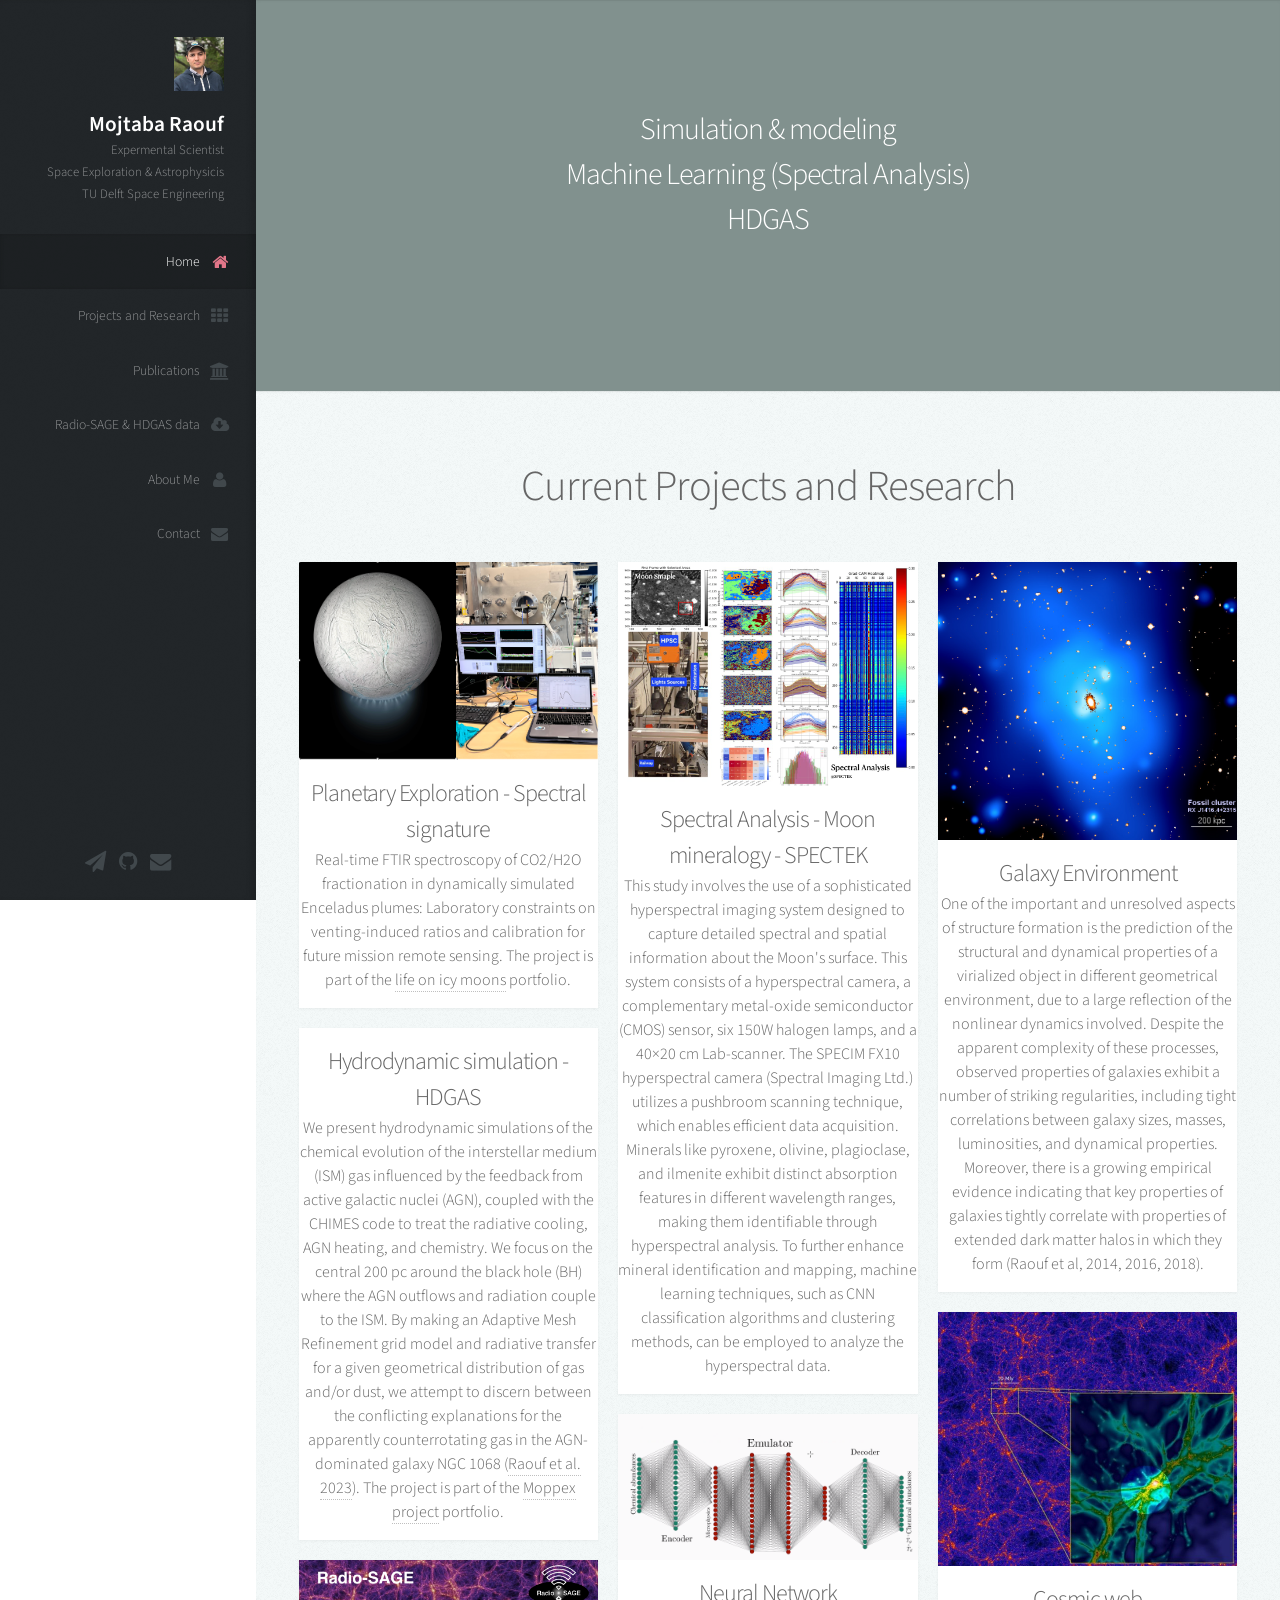
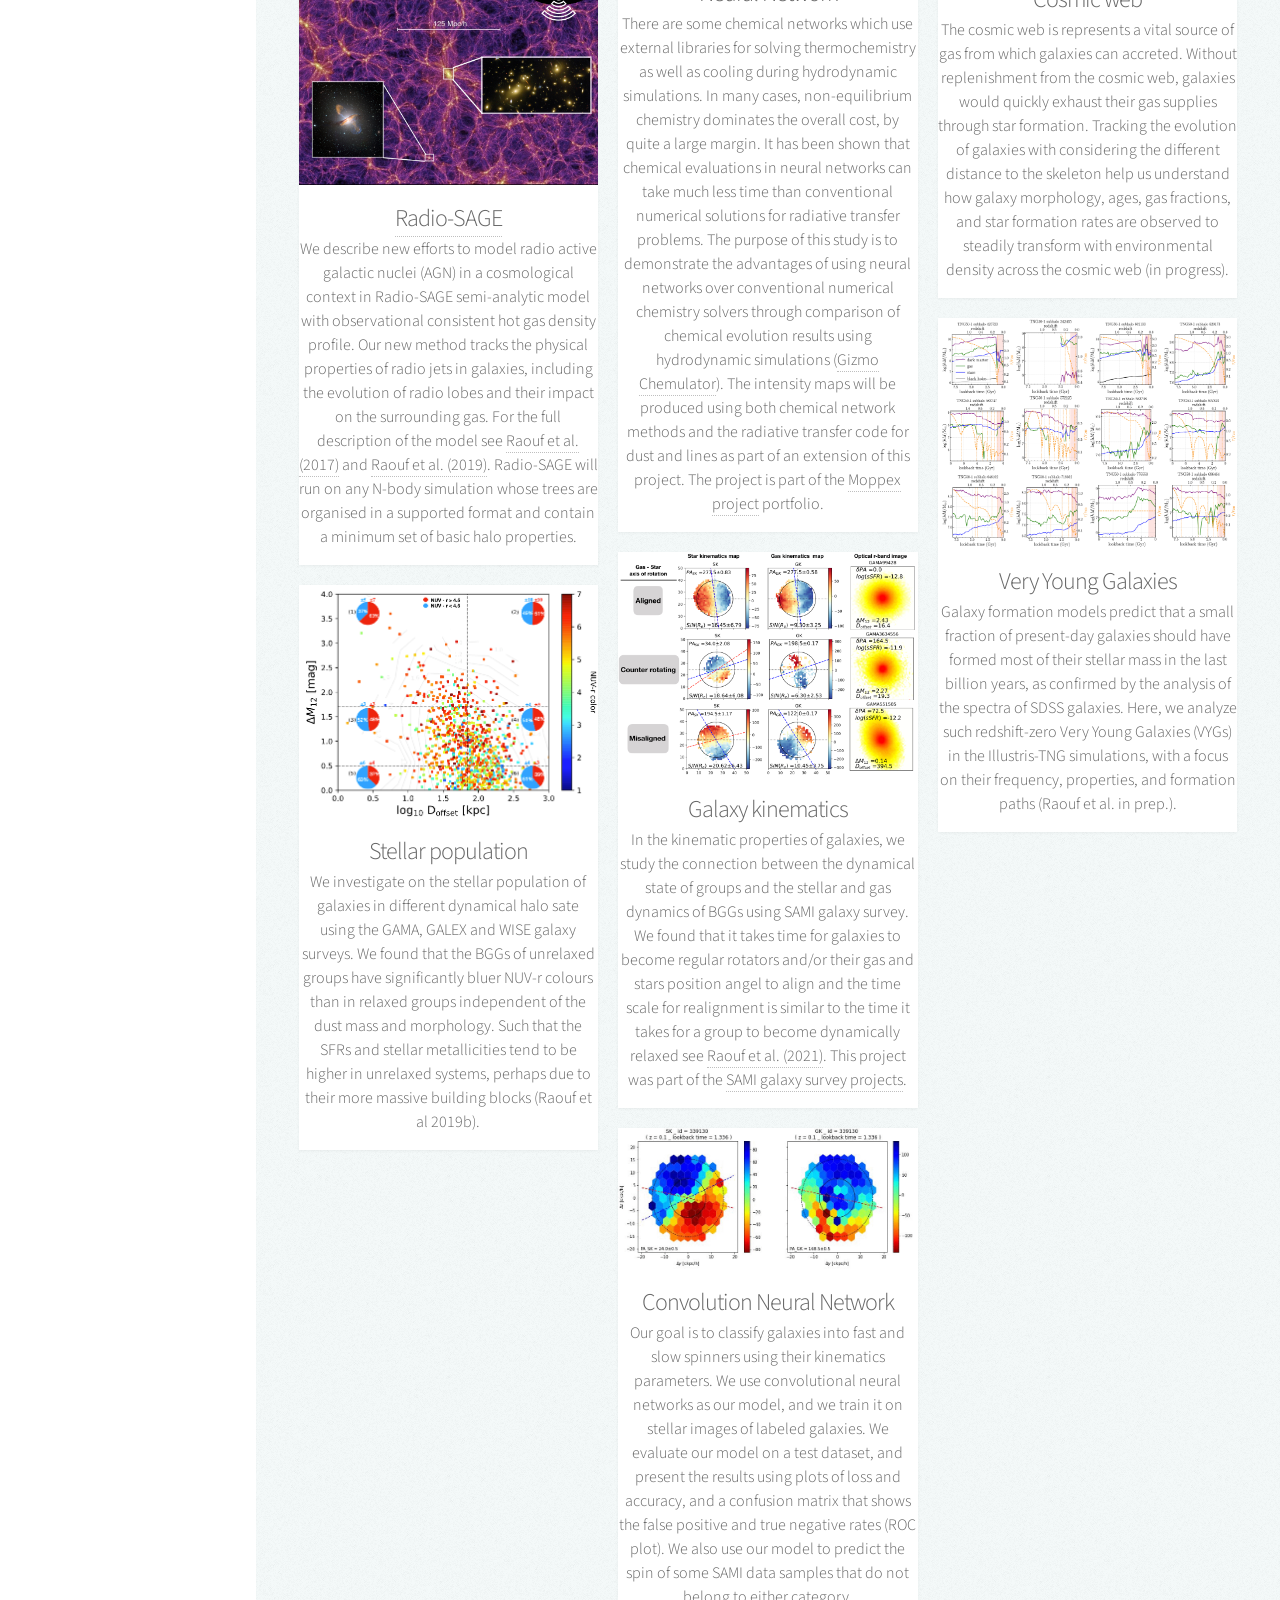
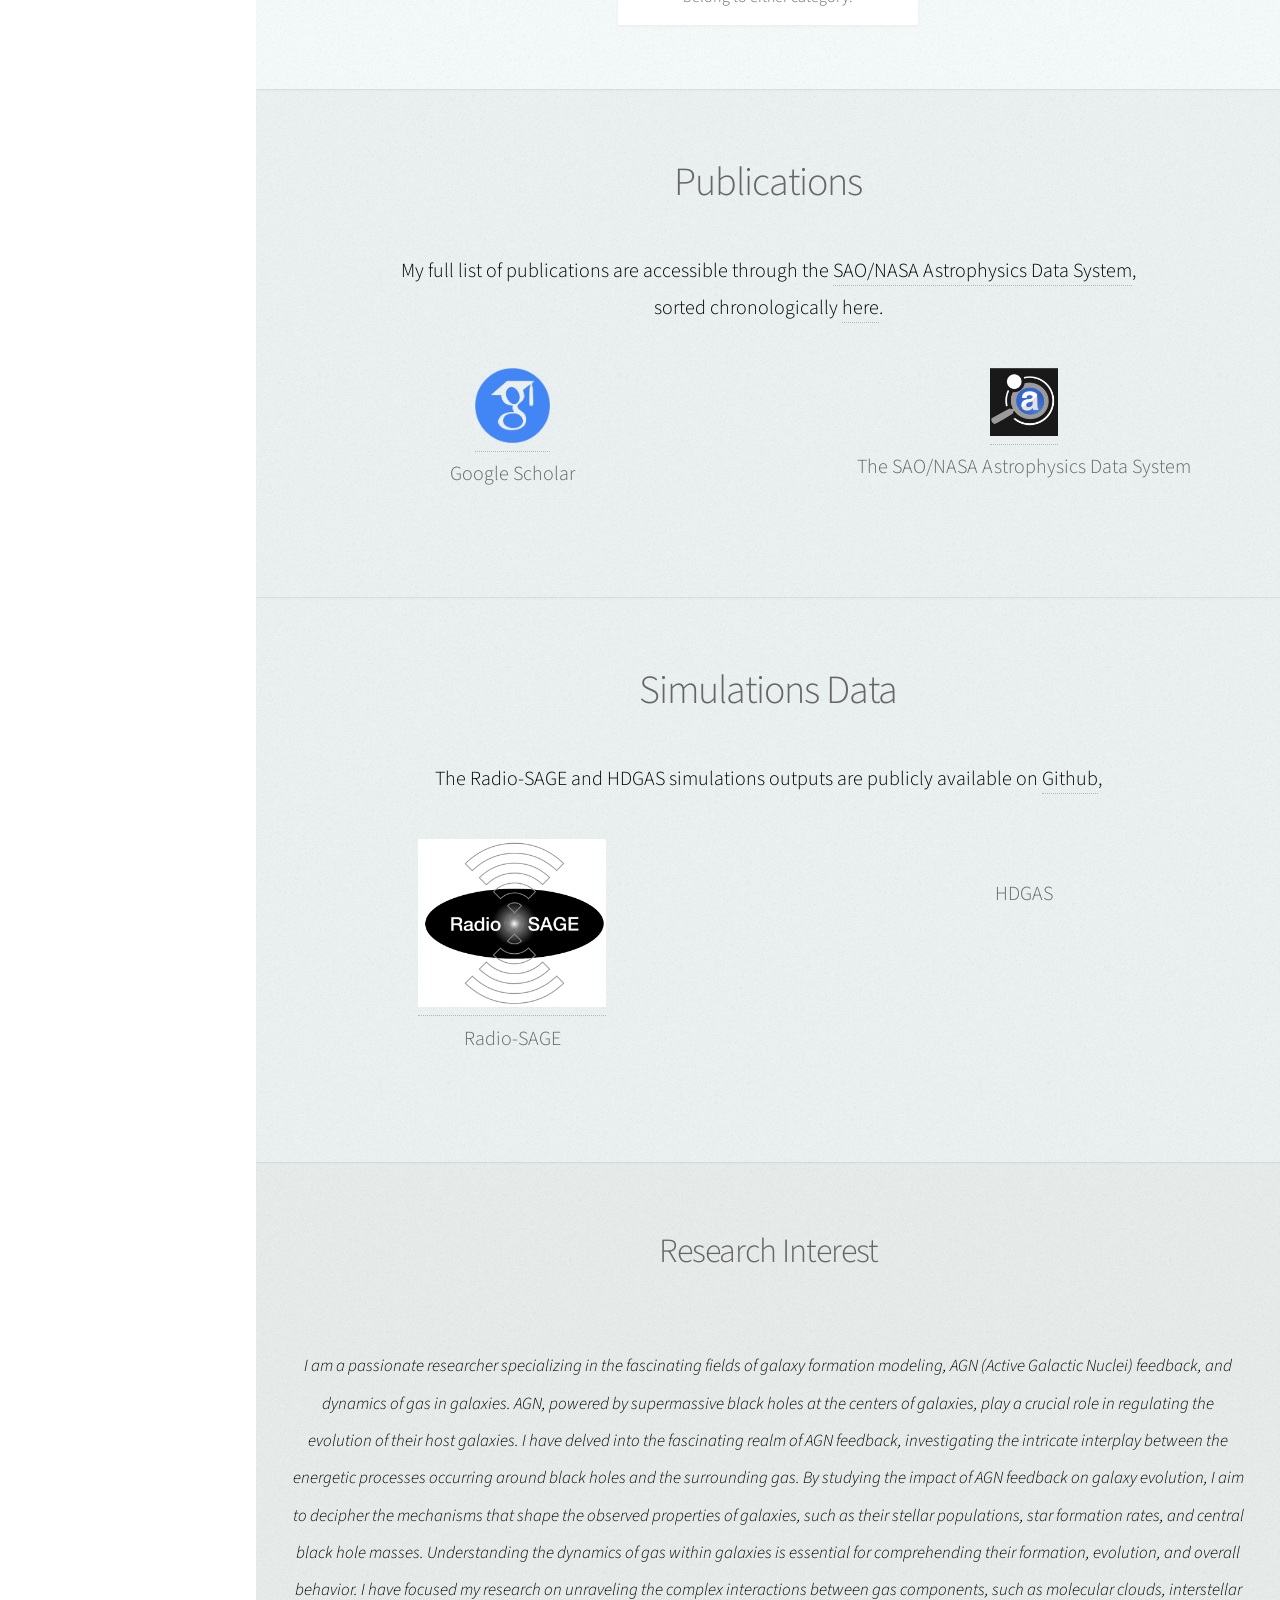
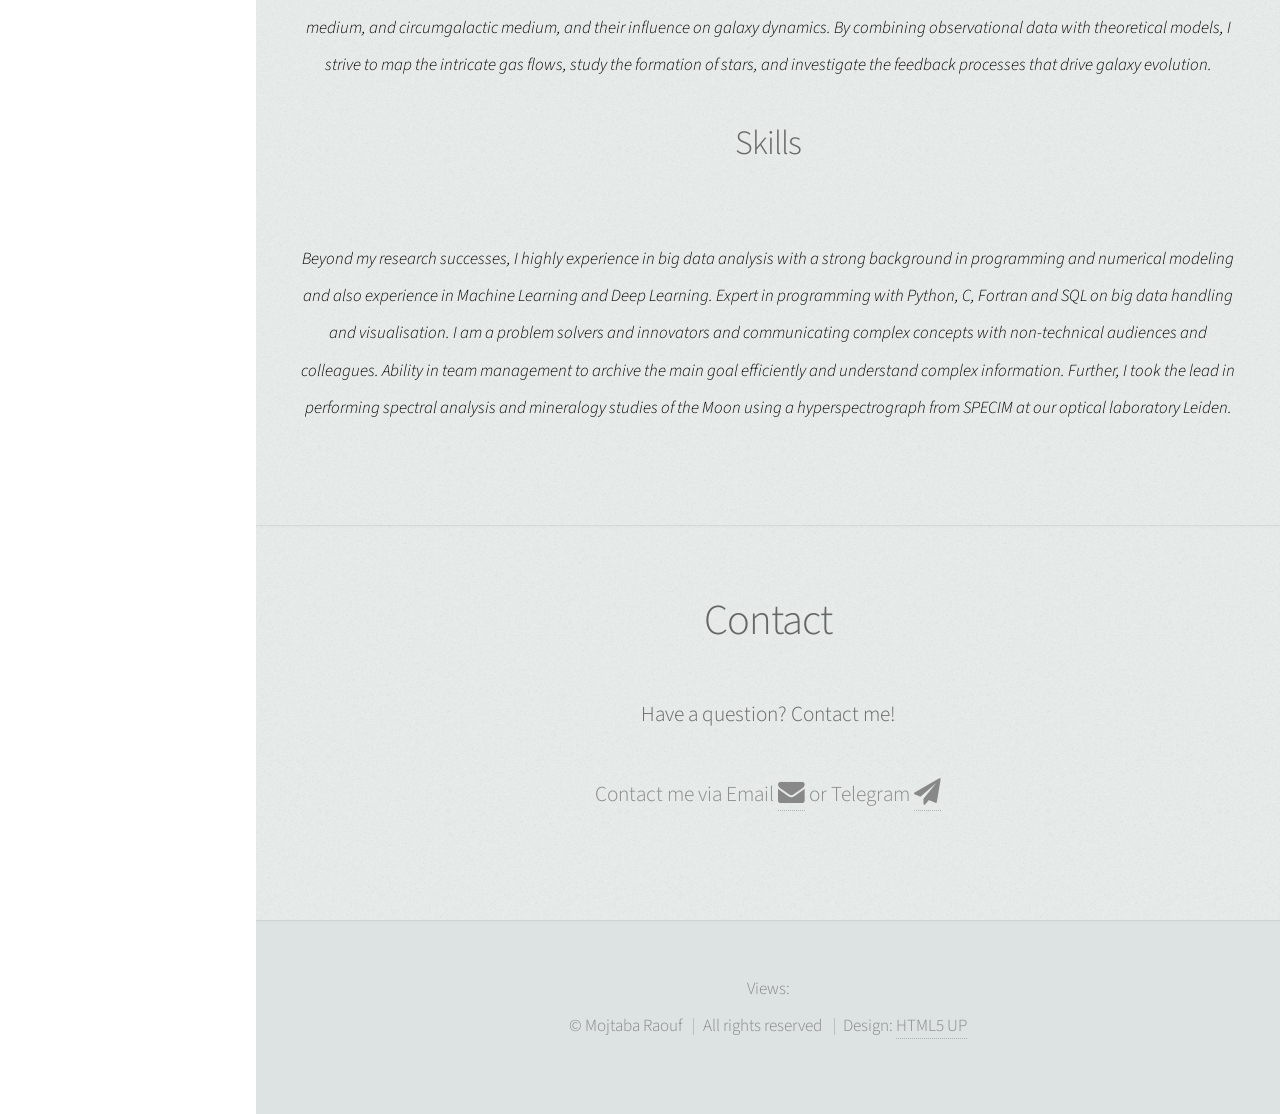
==== index.html @ 25649920 "Update Research" ====
<!DOCTYPE HTML>
<!--
	Prologue by HTML5 UP
	html5up.net | @n33co
	Free for personal and commercial use under the CCA 3.0 license (html5up.net/license)
-->
<html>
	<head>

		<title>Homepage of Mojtaba Raouf</title>
		<meta charset="utf-8" />
		<meta name="viewport" content="width=device-width, initial-scale=1" />
		<!--[if lte IE 8]><script src="assets/js/ie/html5shiv.js"></script><![endif]-->
		<link rel="stylesheet" href="assets/css/main.css" />
		<!--[if lte IE 8]><link rel="stylesheet" href="assets/css/ie8.css" /><![endif]-->
		<!--[if lte IE 9]><link rel="stylesheet" href="assets/css/ie9.css" /><![endif]-->

		<link rel="apple-touch-icon" sizes="57x57" href="/apple-touch-icon-57x57.png">
		<link rel="apple-touch-icon" sizes="60x60" href="/apple-touch-icon-60x60.png">
		<link rel="apple-touch-icon" sizes="72x72" href="/apple-touch-icon-72x72.png">
		<link rel="apple-touch-icon" sizes="76x76" href="/apple-touch-icon-76x76.png">
		<link rel="apple-touch-icon" sizes="114x114" href="/apple-touch-icon-114x114.png">
		<link rel="apple-touch-icon" sizes="120x120" href="/apple-touch-icon-120x120.png">
		<link rel="apple-touch-icon" sizes="144x144" href="/apple-touch-icon-144x144.png">
		<link rel="apple-touch-icon" sizes="152x152" href="/apple-touch-icon-152x152.png">
		<link rel="apple-touch-icon" sizes="180x180" href="/apple-touch-icon-180x180.png">
		<link rel="icon" type="image/png" href="/favicon-32x32.png" sizes="32x32">
		<link rel="icon" type="image/png" href="/favicon-194x194.png" sizes="194x194">
		<link rel="icon" type="image/png" href="/favicon-96x96.png" sizes="96x96">
		<link rel="icon" type="image/png" href="/android-chrome-192x192.png" sizes="192x192">
		<link rel="icon" type="image/png" href="/favicon-16x16.png" sizes="16x16">
		<link rel="manifest" href="/manifest.json">
		<meta name="msapplication-TileColor" content="#da532c">
		<meta name="msapplication-TileImage" content="/mstile-144x144.png">
		<meta name="theme-color" content="#ffffff">

	</head>
	<body>

		<!-- Header -->
			<div id="header">

				<div class="top">

					<!-- Logo -->
						<div id="logo">
		        				<span class="image avatar50"><img src="images/mojtaba.jpg" alt=""  /></span>
							<h1 id="title">Mojtaba Raouf</h1>
							<p>Expermental Scientist</p>
							<p>Space Exploration & Astrophysicis</p>
							<p>TU Delft Space Engineering </p>
						</div>

					<!-- Nav -->
						<nav id="nav">
							<!--
								Prologue's nav expects links in one of two formats:

								1. Hash link (scrolls to a different section within the page)

								   <li><a href="#foobar" id="foobar-link" class="icon fa-whatever-icon-you-want skel-layers-ignoreHref"><span class="label">Foobar</span></a></li>

								2. Standard link (sends the user to another page/site)

								   <li><a href="http://foobar.tld" id="foobar-link" class="icon fa-whatever-icon-you-want"><span class="label">Foobar</span></a></li>
							-->
							<ul>
								<li><a href="#top" id="top-link" class="skel-layers-ignoreHref"><span class="icon fa-home">Home</span></a></li>
								<li><a href="#research" id="research-link" class="skel-layers-ignoreHref"><span class="icon fa-th">Projects and Research</span></a></li>
								<li><a href="#publications" id="pubs-link" class="skel-layers-ignoreHref"><span class="icon fa-university">Publications</span></a></li>
                                <li><a href="#Radio-SAGE" id="pubs-link" class="skel-layers-ignoreHref"><span class="icon fa-cloud-download">Radio-SAGE & HDGAS data</span></a></li>
								<li><a href="#about" id="about-link" class="skel-layers-ignoreHref"><span class="icon fa-user">About Me</span></a></li>
								<li><a href="#contact" id="contact-link" class="skel-layers-ignoreHref"><span class="icon fa-envelope">Contact</span></a></li>
							</ul>
						</nav>

				</div>

				<div class="bottom">

					<!-- Social Icons -->
						<ul class="icons">
							<li><a href="https://telegram.me/mojtabaraouf" target="_blank" class="icon fa-paper-plane"><span class="label">Telegram</span></a></li>
							<!-- <li><a href="#" target="_blank" class="icon fa-facebook"><span class="label">Facebook</span></a></li> -->
							<li><a href="https://github.com/mojtabaraouf" target="_blank" class="icon fa-github"><span class="label">Github</span></a></li>
							<!-- <li><a href="#" target="_blank" class="icon fa-dribbble"><span class="label">Dribbble</span></a></li> -->
							<li><a href="mailto:mojtaba.raouf@gmail.com" class="icon fa-envelope"><span class="label">Email</span></a></li>
<!-- 							<div class="views">
    							<span class="views">
     							   <img src="https://visitor-badge.glitch.me/badge?page_id={{ .Permalink }}" alt="Views"/>
   							 </span>
							</div> -->
						</ul>

				</div>

			</div>


		<!-- Main -->
			<div id="main">

				<!-- Intro -->
					<section id="top" class="one dark cover">
						<div class="container">

							<header>
								<h2 style="color:white;font-size:30px;" class="alt"><strong>Simulation & modeling</strong></a></h2>
								<h2 style="color:white;font-size:30px;" class="alt"><strong>Machine Learning (Spectral Analysis)</strong></a></h2>
								<h2 style="color:white;font-size:30px;" class="alt"><strong>HDGAS</strong></a></h2>
 								<!-- <p>Ligula scelerisque justo sem accumsan diam quis<br />
								vitae natoque dictum sollicitudin elementum.</p> -->
							</header>

							<!-- <footer> -->
								<!-- <a href="#research" class="button scrolly">Find Out More</a> -->
							<!-- </footer> -->

						</div>
					</section>


				<!-- research -->
					<section id="research" class="two">
						<div class="container">

							<header>
								<h2>Current Projects and Research</h2>
							</header>

							<div class="row">
								<div class="4u 12u$(mobile)">
									<article style="color:black;font-size:20px;" class="item">
										<!-- <a class="image fit"><img src="images/Density_1311.gif" alt="" /></a> -->
										<a class="image fit"><img src="images/Enceladus2.png" alt="" /></a> 
										<header>
											<h4>Planetary Exploration - Spectral signature</h4>
											<h3>Real-time FTIR spectroscopy of CO2/H2O fractionation in dynamically simulated Enceladus plumes: Laboratory constraints on venting-induced ratios and calibration for future mission remote sensing.
											The project is part of the <a href="https://www.tudelft.nl/2025/lr/tu-delft-onderzoekers-ontvangen-nwo-financiering-voor-onderzoek-naar-leven-op-ijzige-manen" target="_blank">life on icy moons</a> portfolio. </h3>
										</header>
									</article>																
									<article style="color:black;font-size:20px;" class="item">
										<!-- <a class="image fit"><img src="images/Density_1311.gif" alt="" /></a> -->
										<a class="image fit"><img src="images/HDGAS.gif" alt="" /></a> 
										<header>

											<h4>Hydrodynamic simulation - HDGAS</h4>
											<h3> We present hydrodynamic simulations of the chemical evolution of the interstellar medium (ISM) gas influenced by the feedback from active galactic nuclei (AGN), coupled with the CHIMES code to treat the radiative cooling, AGN heating, and chemistry. We focus on the central 200 pc around the black hole (BH) where the AGN outflows and radiation couple to the ISM. 
											By making an Adaptive Mesh Refinement grid model and radiative transfer for a given geometrical distribution of gas and/or dust,  we attempt to discern between the conflicting explanations for the apparently counterrotating gas in the AGN-dominated galaxy NGC 1068 (<a href="https://ui.adsabs.harvard.edu/abs/2023arXiv230614573R/abstract" target="_blank">Raouf et al. 2023</a>). 
											The project is part of the <a href="https://moppex.github.io/people.html" target="_blank">Moppex project</a> portfolio. </h3>
										</header>
									</article>
									<article style="color:black;font-size:20px;" class="item">
										<a class="image fit"><img src="images/RadioSAGE.jpg" alt="" /></a>
										<header>
											<h4><a href="https://github.com/mojtabaraouf/sage" target="_blank">Radio-SAGE</a></h4>
											<h3> We describe new efforts to model radio active galactic nuclei (AGN) in a cosmological context in Radio-SAGE semi-analytic model with observational consistent hot gas density profile. Our new method tracks the physical properties of radio jets in galaxies, including the evolution of radio lobes and their impact on the surrounding gas.
										    For the full description of the model see <a href="https://ui.adsabs.harvard.edu/abs/2017MNRAS.471..658R/abstract" target="_blank">Raouf et al. (2017)</a> and <a href="https://ui.adsabs.harvard.edu/abs/2019MNRAS.486.1509R/abstract" target="_blank">Raouf et al. (2019)</a>. Radio-SAGE will run on any N-body simulation whose trees are organised in a supported format and contain a minimum set of basic halo properties.</h3>
										</header>
									</article>
									<!-- </article> -->
 									<article style="color:black;font-size:20px;" class="item">
										<a class="image fit"><img src="images/Stellar_pop.png" alt="" /></a>
										<header>
											<h4>Stellar population</h4>
											<h3>We investigate on the stellar population of galaxies in different dynamical halo sate using the GAMA, GALEX and WISE galaxy surveys. We found that the BGGs of unrelaxed groups have significantly bluer NUV-r colours than in relaxed groups independent of the dust mass and morphology.  Such that the SFRs and  stellar metallicities tend to be higher in unrelaxed systems, perhaps due to their more massive building blocks (Raouf et al 2019b).</h3>
										</header>
									</article>										
								</div>
								<div class="4u 12u$(mobile)">
									<article style="color:black;font-size:20px;" class="item">
										<!-- <a class="image fit"><img src="images/Density_1311.gif" alt="" /></a> -->
										<a class="image fit"><img src="images/Spectral_analysis.jpg" alt="" /></a> 
										<header>

											<h4>Spectral Analysis - Moon mineralogy - SPECTEK</h4>
											<h3> This study involves the use of a sophisticated hyperspectral imaging system designed to capture detailed spectral and spatial information about the Moon's surface. This system consists of a hyperspectral camera, a complementary metal-oxide semiconductor (CMOS) sensor, six 150W halogen lamps, and a 40×20 cm Lab-scanner. The SPECIM FX10 hyperspectral camera (Spectral Imaging Ltd.) utilizes a pushbroom scanning technique, which enables efficient data acquisition. Minerals like pyroxene, olivine, plagioclase, and ilmenite exhibit distinct absorption features in different wavelength ranges, making them identifiable through hyperspectral analysis. To further enhance mineral identification and mapping, machine learning techniques, such as CNN classification algorithms and clustering methods, can be employed to analyze the hyperspectral data. </h3>
										</header>
									</article>		
									<article style="color:black;font-size:20px;" class="item">
										<a class="image fit"><img src="images/NN.png" alt="" /></a>
										<header>
											<h4>Neural Network</h4>
											<h3>There are some chemical networks which use external libraries for solving thermochemistry as well as cooling during hydrodynamic simulations. In many cases, non-equilibrium chemistry dominates the overall cost, by quite a large margin. It has been shown that chemical evaluations in neural networks can take much less time than conventional numerical solutions for radiative transfer problems. 
											The purpose of this study is to demonstrate the advantages of using neural networks over conventional numerical chemistry solvers through comparison of chemical evolution results using hydrodynamic simulations (<a href="https://github.com/mojtabaraouf/Gizmo_Chemulator" target="_blank">Gizmo Chemulator</a>). The intensity maps will be produced using both chemical network methods and the radiative transfer code for dust and lines as part of an extension of this project.
											The project is part of the <a href="https://moppex.github.io/people.html" target="_blank">Moppex project</a> portfolio. </h3></h3>
										</header>
									</article>
									<article style="color:black;font-size:20px;" class="item">
										<a class="image fit"><img src="images/SAMI-IMAGE.jpg" alt="" /></a>
										<header>
											<h4>Galaxy kinematics</h4>
											<h3>
											In the kinematic properties of galaxies, we study the connection between the dynamical state of groups and the stellar and gas dynamics of BGGs using SAMI galaxy survey. We found that it takes time for galaxies to become regular rotators and/or their gas and stars position angel to align and the time scale for realignment is similar to the time it takes for a group to become dynamically relaxed see <a href="https://ui.adsabs.harvard.edu/abs/2020arXiv201208634R/abstract" target="_blank">Raouf et al. (2021)</a>.
											This project was part of the <a href="http://sami-survey.org/" target="_blank">SAMI galaxy survey projects</a>.</h3>
										</header>
									</article>
									</article>
 									<article style="color:black;font-size:20px;" class="item">
										<a class="image fit"><img src="images/DM_377804.gif" alt="" /></a>
										<header>
											<h4>Convolution Neural Network</h4>
											<h3>Our goal is to classify galaxies into fast and slow spinners using their kinematics parameters. We use convolutional neural networks as our model, and we train it on stellar images of labeled galaxies. We evaluate our model on a test dataset, and present the results using plots of loss and accuracy, and a confusion matrix that shows the false positive and true negative rates (ROC plot). We also use our model to predict the spin of some SAMI data samples that do not belong to either category.</h3>
										</header>
									</article>										
								</div>
								<div class="4u$ 12u$(mobile)">
									<article style="color:black;font-size:20px;" class="item">
										<!-- <a class="image fit"><img src="images/300px-HCG_7.jpg" alt="" /></a> -->
										<a class="image fit"><img src="images/XMM-Newton_observes_fossil_galaxy_cluster.jpg" alt="" /></a>
										<header>
											<h4>Galaxy Environment</h4>
											<h3>One of the important and unresolved aspects of structure formation is the prediction of the structural and dynamical properties of a virialized object in different geometrical environment, due to a large reflection of the nonlinear dynamics involved. Despite the apparent complexity of these processes, observed properties of galaxies exhibit a number of striking regularities,  including tight correlations between galaxy sizes, masses, luminosities, and dynamical properties. Moreover, there is a growing empirical evidence indicating that key properties of galaxies tightly correlate with properties of extended dark matter halos in which they form (Raouf et al, 2014, 2016, 2018).</h3>
										</header>
									</article>
									<article style="color:black;font-size:20px;" class="item">
										<a class="image fit"><img src="images/cosmicweb.jpg" alt="" /></a>
										<header>
											<h4>Cosmic web</h4>
											<h3>The cosmic web is represents a vital source of gas from which galaxies can accreted. Without replenishment from the cosmic web, galaxies would quickly exhaust their gas supplies through star formation. Tracking the evolution of galaxies with considering the different distance to the skeleton help us understand how galaxy morphology, ages, gas fractions, and star formation rates are observed to steadily transform with environmental density across the cosmic web (in progress).</h3>
										</header>
									</article>
 									<article style="color:black;font-size:20px;" class="item">
										<a class="image fit"><img src="images/VYGs_TNG50.png" alt="" /></a>
										<header>
											<h4>Very Young Galaxies</h4>
											<h3>Galaxy formation models predict that a small fraction of present-day galaxies should have formed most of their stellar mass in the last billion years, as confirmed by the analysis of the spectra of SDSS galaxies. Here, we analyze such redshift-zero Very Young Galaxies (VYGs) in the Illustris-TNG simulations, with a focus on their frequency,  properties, and  formation paths (Raouf et al. in prep.).</h3>
										</header>
									</article>																		
								</div>
<!-- ####### -->
								<!-- <div class="4u$ 12u$(mobile)"> -->

							</div>

						</div>
					</section>

<!-- Publications -->
<section id="publications" class="three">
    <div style="color:black;font-size:20px;" class="card">
        <header>
            <h2>Publications</h2>
        </header>

        <p>My full list of publications are accessible through the <a href="http://www.adsabs.harvard.edu" target="_blank">SAO/NASA Astrophysics Data System</a>,<br />
            sorted chronologically <a href="https://ui.adsabs.harvard.edu/public-libraries/VR13CC4tREOYHXhD4evN3g" target="_blank">here</a>.</p>

        <div style="display: flex;">
            <div style="flex: 1;">
                <div class="wp-block-image is-style-rounded">
                    <figure class="aligncenter size-thumbnail">
                        <a href="https://scholar.google.com/citations?user=gjqjvB8AAAAJ&hl=en" target="_blank">
                            <img data-attachment-id="47" data-permalink="images/google-scholar.png" data-orig-file="images/google-scholar.png" data-orig-size="2778,2778" data-comments-opened="1" data-image-meta="{&quot;aperture&quot;:&quot;0&quot;,&quot;credit&quot;:&quot;&quot;,&quot;camera&quot;:&quot;&quot;,&quot;caption&quot;:&quot;&quot;,&quot;created_timestamp&quot;:&quot;0&quot;,&quot;copyright&quot;:&quot;&quot;,&quot;focal_length&quot;:&quot;0&quot;,&quot;iso&quot;:&quot;0&quot;,&quot;shutter_speed&quot;:&quot;0&quot;,&quot;title&quot;:&quot;&quot;,&quot;orientation&quot;:&quot;0&quot;}" data-image-title="images/google-scholar.png" data-image-description="" data-medium-file="images/google-scholar.png?w=300" data-large-file="images/google-scholar.png?w=750" src="images/google-scholar.png" alt="" class="wp-image-47" srcset="images/google-scholar.png?w=150 150w, images/google-scholar.png?w=300 300w" sizes="(max-width: 100px) 50vw, 15px">
                        </a>
                        <figcaption><strong>Google Scholar</strong></figcaption>
                    </figure>
                </div>
                <p class="has-text-align-center"></p>
            </div>

            <div style="flex: 1;">
                <div class="wp-block-image is-style-rounded">
                    <figure class="aligncenter size-thumbnail">
                        <a href="https://ui.adsabs.harvard.edu/public-libraries/VR13CC4tREOYHXhD4evN3g" target="_blank">
                            <img data-attachment-id="48" data-orig-file="images/tcgzoxwz.png" data-orig-size="512,512" data-comments-opened="1" data-image-meta="{&quot;aperture&quot;:&quot;0&quot;,&quot;credit&quot;:&quot;&quot;,&quot;camera&quot;:&quot;&quot;,&quot;caption&quot;:&quot;&quot;,&quot;created_timestamp&quot;:&quot;0&quot;,&quot;copyright&quot;:&quot;&quot;,&quot;focal_length&quot;:&quot;0&quot;,&quot;iso&quot;:&quot;0&quot;,&quot;shutter_speed&quot;:&quot;0&quot;,&quot;title&quot;:&quot;&quot;,&quot;orientation&quot;:&quot;0&quot;}" data-image-title="tcgzoxwz" data-image-description="" data-medium-file="images/tcgzoxwz.png?w=300" data-large-file="images/tcgzoxwz.png?w=512" src="images/tcgzoxwz.png" alt="" class="wp-image-48" srcset="images/tcgzoxwz.png?w=150 150w, images/tcgzoxwz.png?w=300 300w" sizes="(max-width: 100px) 50vw, 20px">
                        </a>
                        <figcaption><strong>The SAO/NASA Astrophysics Data System</strong></figcaption>
                    </figure>
                </div>
                <p></p>
            </div>
        </div>
    </div>
</section>

<!-- Data acess-->
<section id="Radio-SAGE" class="three">
    <div style="color:black;font-size:20px;" class="card">
        <header>
            <h2>Simulations Data</h2>
        </header>

        <p>The Radio-SAGE and HDGAS simulations outputs are publicly available on <a href="https://github.com/mojtabaraouf" target="_blank">Github</a>,<br.</p>

        <div style="display: flex;">
            <div style="flex: 1;">
                <div class="wp-block-image is-style-rounded">
                    <figure class="aligncenter size-thumbnail">
                        <a href="https://github.com/mojtabaraouf/sage" target="_blank">
                            <img data-attachment-id="47" data-permalink="images/Radio-SAGE-logo.png" data-orig-file="images/Radio-SAGE-logo.png" data-orig-size="2778,2778" data-comments-opened="1" data-image-meta="{&quot;aperture&quot;:&quot;0&quot;,&quot;credit&quot;:&quot;&quot;,&quot;camera&quot;:&quot;&quot;,&quot;caption&quot;:&quot;&quot;,&quot;created_timestamp&quot;:&quot;0&quot;,&quot;copyright&quot;:&quot;&quot;,&quot;focal_length&quot;:&quot;0&quot;,&quot;iso&quot;:&quot;0&quot;,&quot;shutter_speed&quot;:&quot;0&quot;,&quot;title&quot;:&quot;&quot;,&quot;orientation&quot;:&quot;0&quot;}" data-image-title="images/Radio-SAGE-logo.png" data-image-description="" data-medium-file="images/Radio-SAGE-logo.png?w=300" data-large-file="images/Radio-SAGE-logo.png?w=750" src="images/Radio-SAGE-logo.png" alt="" class="wp-image-47" srcset="images/Radio-SAGE-logo.png?w=150 50w, images/Radio-SAGE-logo.png?w=300 300w" sizes="(max-width: 100px) 50vw, 15px">
                        </a>
                        <figcaption><strong>Radio-SAGE</strong></figcaption>
                    </figure>
                </div>
                <p class="has-text-align-center"></p>
            </div>

            <div style="flex: 1;">
                <div class="wp-block-image is-style-rounded">
                    <figure class="aligncenter size-thumbnail">
                        <a href="https://github.com/mojtabaraouf/HDGAS_Hydro-Sim" target="_blank">
                            <img data-attachment-id="48" data-orig-file="images/HDSMBH_Raouf2023.png" data-orig-size="512,512" data-comments-opened="1" data-image-meta="{&quot;aperture&quot;:&quot;0&quot;,&quot;credit&quot;:&quot;&quot;,&quot;camera&quot;:&quot;&quot;,&quot;caption&quot;:&quot;&quot;,&quot;created_timestamp&quot;:&quot;0&quot;,&quot;copyright&quot;:&quot;&quot;,&quot;focal_length&quot;:&quot;0&quot;,&quot;iso&quot;:&quot;0&quot;,&quot;shutter_speed&quot;:&quot;0&quot;,&quot;title&quot;:&quot;&quot;,&quot;orientation&quot;:&quot;0&quot;}" data-image-title="tcgzoxwz" data-image-description="" data-medium-file="images/HDSMBH_Raouf2023.png?w=300" data-large-file="images/HDSMBH_Raouf2023.png?w=512" src="images/HDSMBH_Raouf2023.png" alt="" class="wp-image-48" srcset="images/HDSMBH_Raouf2023.png?w=150 150w, images/HDSMBH_Raouf2023.png?w=300 300w" sizes="(max-width: 100px) 50vw, 17px">
                        </a>
                        <figcaption><strong>HDGAS</strong></figcaption>
                    </figure>
                </div>
                <p></p>
            </div>
        </div>
    </div>
</section>



				<!-- About Me -->
					<section id="about" class="four">
						<div style="color:black;font-size:17px;" class="container">
						<!-- <div style="color:black;font-size:11px;font-family:monospace;"> -->
   							 <header>
      							<h2>Research Interest</h2>
							<!-- <header> -->
								<!-- <h2>Research Interest</h2> -->
							</header>

							<!-- <a href="#" class="image"><img src="images/me2.jpg" alt="" /></a> -->

							<p><i><br />I am a passionate researcher specializing in the fascinating fields of galaxy formation modeling, AGN (Active Galactic Nuclei) feedback, and dynamics of gas in galaxies. AGN, powered by supermassive black holes at the centers of galaxies, play a crucial role in regulating the evolution of their host galaxies. I have delved into the fascinating realm of AGN feedback, investigating the intricate interplay between the energetic processes occurring around black holes and the surrounding gas. By studying the impact of AGN feedback on galaxy evolution, I aim to decipher the mechanisms that shape the observed properties of galaxies, such as their stellar populations, star formation rates, and central black hole masses. Understanding the dynamics of gas within galaxies is essential for comprehending their formation, evolution, and overall behavior. I have focused my research on unraveling the complex interactions between gas components, such as molecular clouds, interstellar medium, and circumgalactic medium, and their influence on galaxy dynamics. By combining observational data with theoretical models, I strive to map the intricate gas flows, study the formation of stars, and investigate the feedback processes that drive galaxy evolution.

							</i></p>

							<header>
								<h2>Skills</h2>
							</header>

							<!-- <a href="#" class="image"><img src="images/me2.jpg" alt="" /></a> -->

							<p><br /><i>
							Beyond my research successes, I highly experience in big data analysis with a strong background in programming and numerical modeling and also experience in Machine Learning and Deep Learning. Expert in programming with Python, C, Fortran and SQL on big data handling and visualisation. I am a problem solvers and innovators and communicating complex concepts with non-technical audiences and colleagues. Ability in team management to archive the main goal efficiently and understand complex information. Further, I took the lead in performing spectral analysis and mineralogy studies of the Moon using a hyperspectrograph from SPECIM at our optical laboratory Leiden.
							</i></p>




						</div>
					</section>


				<!-- Contact -->
					<section id="contact" class="four">
						<div class="container">

							<header>
								<h2>Contact</h2>
							</header>

							<p><strong>Have a question? Contact me!</strong></p>

<!-- 							<p><a href="http://astro.ipm.ac.ir" target="_blank">School of Astronomy</a><br />
								<a href="http://www.ipm.ir" target="_blank">Institute for research in fundamental science- IPM</a><br />
								Mail Number Tehran, 19395-5531, Iran</p>

							<p>Visit the Centre! Directions can be found <a href="http://astro.ipm.ac.ir" target="_blank">here</a>.<br />
								Office: SoA10<br />
								Phone: +98-21-23105067<br />
								Fax +98-21-23105067</p>
 -->
							<p>Contact me via Email <a href="mailto:mojtaba.raouf@gmail.com" class="icon fa-envelope"><span class="label">email</span></a> or Telegram <a href="https://telegram.me/mojtabaraouf" target="_blank" class="icon fa-paper-plane"><span class="label">Telegram</span></a></p>
<!--
							<form method="post" action="#">
								<div class="row">
									<div class="6u 12u$(mobile)"><input type="text" name="name" placeholder="Name" /></div>
									<div class="6u$ 12u$(mobile)"><input type="text" name="email" placeholder="Email" /></div>
									<div class="12u$">
										<textarea name="message" placeholder="Message"></textarea>
									</div>
									<div class="12u$">
										<input type="submit" value="Send Message" />
									</div>
								</div>
							</form>
 -->
						</div>
					</section>

			</div>
						
						

<!-- Footer -->
<div id="footer">
  <!-- Counter -->
  <div class="counter">
    <span>Views: <span id="counter"></span></span>
    <span id="ipAddress"></span>
  </div>

  <!-- Copyright -->
  <ul class="copyright">
    <li>&copy; Mojtaba Raouf</li>
    <li>All rights reserved</li>
    <li>Design: <a href="http://html5up.net">HTML5 UP</a></li>
  </ul>
</div>

<!-- Scripts -->
<script src="assets/js/jquery.min.js"></script>
<script src="assets/js/jquery.scrolly.min.js"></script>
<script src="assets/js/jquery.scrollzer.min.js"></script>
<script src="assets/js/skel.min.js"></script>
<script src="assets/js/util.js"></script>
<!--[if lte IE 8]><script src="assets/js/ie/respond.min.js"></script><![endif]-->
<script src="assets/js/main.js"></script>

<script>
  // Counter script
  document.addEventListener("DOMContentLoaded", function() {
    var counterElement = document.getElementById("counter");
    var ipAddressElement = document.getElementById("ipAddress");
    var views = localStorage.getItem("views");

    if (views) {
      views = parseInt(views);
    } else {
      views = 0;
    }

    var currentIP = localStorage.getItem("currentIP");
    var userIP = null;

    // Get user IP address using a third-party API
    fetch("https://api.ipify.org?format=json")
      .then(function(response) {
        return response.json();
      })
      .then(function(data) {
        userIP = data.ip;

        // Check if the current IP matches the stored IP
        if (currentIP !== userIP) {
          views++;
          localStorage.setItem("views", views);
          localStorage.setItem("currentIP", userIP);
        }

        counterElement.innerHTML = views;

        // Get location information using another third-party API
        fetch("https://ipapi.co/" + userIP + "/json/")
          .then(function(response) {
            return response.json();
          })
          .then(function(data) {
            var city = data.city ? data.city + ", " : "";
            var region = data.region ? data.region + ", " : "";
            var country = data.country_name ? data.country_name : "";

            ipAddressElement.innerHTML = "IP: " + userIP + " (" + city + region + country + ")";
          })
          .catch(function(error) {
            console.log("Error retrieving location:", error);
            ipAddressElement.innerHTML = "IP: " + userIP;
          });
      })
      .catch(function(error) {
        console.log("Error retrieving IP address:", error);
      });
  });
</script>
---- assets/css/main.css ----
@import url("font-awesome.min.css");
@import url("http://fonts.googleapis.com/css?family=Source+Sans+Pro:300,300italic,400,600");

/*
	Prologue by HTML5 UP
	html5up.net | @n33co
	Free for personal and commercial use under the CCA 3.0 license (html5up.net/license)
*/

/* Reset */

	html, body, div, span, applet, object, iframe, h1, h2, h3, h4, h5, h6, p, blockquote, pre, a, abbr, acronym, address, big, cite, code, del, dfn, em, img, ins, kbd, q, s, samp, small, strike, strong, sub, sup, tt, var, b, u, i, center, dl, dt, dd, ol, ul, li, fieldset, form, label, legend, table, caption, tbody, tfoot, thead, tr, th, td, article, aside, canvas, details, embed, figure, figcaption, footer, header, hgroup, menu, nav, output, ruby, section, summary, time, mark, audio, video {
		margin: 0;
		padding: 0;
		border: 0;
		font-size: 95%;
		font: inherit;
		vertical-align: baseline;
	}

	article, aside, details, figcaption, figure, footer, header, hgroup, menu, nav, section {
		display: block;
	}

	body {
		line-height: 1;
	}

	ol, ul {
		list-style: none;
	}

	blockquote, q {
		quotes: none;
	}

	blockquote:before, blockquote:after, q:before, q:after {
		content: '';
		content: none;
	}

	table {
		border-collapse: collapse;
		border-spacing: 0;
	}

	body {
		-webkit-text-size-adjust: none;
	}

/* Box Model */

	*, *:before, *:after {
		-moz-box-sizing: border-box;
		-webkit-box-sizing: border-box;
		box-sizing: border-box;
	}

/* Containers */

	.container {
		margin-left: auto;
		margin-right: auto;
	}

	.container.\31 25\25 {
		width: 100%;
		max-width: 1750px;
		min-width: 1400px;
	}

	.container.\37 5\25 {
		width: 1050px;
	}

	.container.\35 0\25 {
		width: 700px;
	}

	.container.\32 5\25 {
		width: 350px;
	}

	.container {
		width: 1400px;
	}

	@media screen and (min-width: 961px) and (max-width: 1880px) {

		.container.\31 25\25 {
			width: 100%;
			max-width: 1500px;
			min-width: 1200px;
		}

		.container.\37 5\25 {
			width: 900px;
		}

		.container.\35 0\25 {
			width: 600px;
		}

		.container.\32 5\25 {
			width: 300px;
		}

		.container {
			width: 1200px;
		}

	}

	@media screen and (min-width: 961px) and (max-width: 1620px) {

		.container.\31 25\25 {
			width: 100%;
			max-width: 1200px;
			min-width: 960px;
		}

		.container.\37 5\25 {
			width: 720px;
		}

		.container.\35 0\25 {
			width: 480px;
		}

		.container.\32 5\25 {
			width: 240px;
		}

		.container {
			width: 960px;
		}

	}

	@media screen and (min-width: 961px) and (max-width: 1320px) {

		.container.\31 25\25 {
			width: 100%;
			max-width: 125%;
			min-width: 100%;
		}

		.container.\37 5\25 {
			width: 75%;
		}

		.container.\35 0\25 {
			width: 50%;
		}

		.container.\32 5\25 {
			width: 25%;
		}

		.container {
			width: 100%;
		}

	}

	@media screen and (max-width: 960px) {

		.container.\31 25\25 {
			width: 100%;
			max-width: 125%;
			min-width: 100%;
		}

		.container.\37 5\25 {
			width: 75%;
		}

		.container.\35 0\25 {
			width: 50%;
		}

		.container.\32 5\25 {
			width: 25%;
		}

		.container {
			width: 100%;
		}

	}

	@media screen and (max-width: 736px) {

		.container.\31 25\25 {
			width: 100%;
			max-width: 125%;
			min-width: 100%;
		}

		.container.\37 5\25 {
			width: 75%;
		}

		.container.\35 0\25 {
			width: 50%;
		}

		.container.\32 5\25 {
			width: 25%;
		}

		.container {
			width: 100% !important;
		}

	}

/* Grid */

	.row {
		border-bottom: solid 1px transparent;
		-moz-box-sizing: border-box;
		-webkit-box-sizing: border-box;
		box-sizing: border-box;
	}

	.row > * {
		float: left;
		-moz-box-sizing: border-box;
		-webkit-box-sizing: border-box;
		box-sizing: border-box;
	}

	.row:after, .row:before {
		content: '';
		display: block;
		clear: both;
		height: 0;
	}

	.row.uniform > * > :first-child {
		margin-top: 0;
	}

	.row.uniform > * > :last-child {
		margin-bottom: 0;
	}

	.row.\30 \25 > * {
		padding: 0px 0 0 0px;
	}

	.row.\30 \25 {
		margin: 0px 0 -1px 0px;
	}

	.row.uniform.\30 \25 > * {
		padding: 0px 0 0 0px;
	}

	.row.uniform.\30 \25 {
		margin: 0px 0 -1px 0px;
	}

	.row > * {
		padding: 40px 0 0 40px;
	}

	.row {
		margin: -40px 0 -1px -40px;
	}

	.row.uniform > * {
		padding: 40px 0 0 40px;
	}

	.row.uniform {
		margin: -40px 0 -1px -40px;
	}

	.row.\32 00\25 > * {
		padding: 80px 0 0 80px;
	}

	.row.\32 00\25 {
		margin: -80px 0 -1px -80px;
	}

	.row.uniform.\32 00\25 > * {
		padding: 80px 0 0 80px;
	}

	.row.uniform.\32 00\25 {
		margin: -80px 0 -1px -80px;
	}

	.row.\31 50\25 > * {
		padding: 60px 0 0 60px;
	}

	.row.\31 50\25 {
		margin: -60px 0 -1px -60px;
	}

	.row.uniform.\31 50\25 > * {
		padding: 60px 0 0 60px;
	}

	.row.uniform.\31 50\25 {
		margin: -60px 0 -1px -60px;
	}

	.row.\35 0\25 > * {
		padding: 20px 0 0 20px;
	}

	.row.\35 0\25 {
		margin: -20px 0 -1px -20px;
	}

	.row.uniform.\35 0\25 > * {
		padding: 20px 0 0 20px;
	}

	.row.uniform.\35 0\25 {
		margin: -20px 0 -1px -20px;
	}

	.row.\32 5\25 > * {
		padding: 10px 0 0 10px;
	}

	.row.\32 5\25 {
		margin: -10px 0 -1px -10px;
	}

	.row.uniform.\32 5\25 > * {
		padding: 10px 0 0 10px;
	}

	.row.uniform.\32 5\25 {
		margin: -10px 0 -1px -10px;
	}

	.\31 2u, .\31 2u\24 {
		width: 100%;
		clear: none;
		margin-left: 0;
	}

	.\31 1u, .\31 1u\24 {
		width: 91.6666666667%;
		clear: none;
		margin-left: 0;
	}

	.\31 0u, .\31 0u\24 {
		width: 83.3333333333%;
		clear: none;
		margin-left: 0;
	}

	.\39 u, .\39 u\24 {
		width: 75%;
		clear: none;
		margin-left: 0;
	}

	.\38 u, .\38 u\24 {
		width: 66.6666666667%;
		clear: none;
		margin-left: 0;
	}

	.\37 u, .\37 u\24 {
		width: 58.3333333333%;
		clear: none;
		margin-left: 0;
	}

	.\36 u, .\36 u\24 {
		width: 50%;
		clear: none;
		margin-left: 0;
	}

	.\35 u, .\35 u\24 {
		width: 41.6666666667%;
		clear: none;
		margin-left: 0;
	}

	.\34 u, .\34 u\24 {
		width: 33.3333333333%;
		clear: none;
		margin-left: 0;
	}

	.\33 u, .\33 u\24 {
		width: 25%;
		clear: none;
		margin-left: 0;
	}

	.\32 u, .\32 u\24 {
		width: 16.6666666667%;
		clear: none;
		margin-left: 0;
	}

	.\31 u, .\31 u\24 {
		width: 8.3333333333%;
		clear: none;
		margin-left: 0;
	}

	.\31 2u\24 + *,
	.\31 1u\24 + *,
	.\31 0u\24 + *,
	.\39 u\24 + *,
	.\38 u\24 + *,
	.\37 u\24 + *,
	.\36 u\24 + *,
	.\35 u\24 + *,
	.\34 u\24 + *,
	.\33 u\24 + *,
	.\32 u\24 + *,
	.\31 u\24 + * {
		clear: left;
	}

	.\-11u {
		margin-left: 91.66667%;
	}

	.\-10u {
		margin-left: 83.33333%;
	}

	.\-9u {
		margin-left: 75%;
	}

	.\-8u {
		margin-left: 66.66667%;
	}

	.\-7u {
		margin-left: 58.33333%;
	}

	.\-6u {
		margin-left: 50%;
	}

	.\-5u {
		margin-left: 41.66667%;
	}

	.\-4u {
		margin-left: 33.33333%;
	}

	.\-3u {
		margin-left: 25%;
	}

	.\-2u {
		margin-left: 16.66667%;
	}

	.\-1u {
		margin-left: 8.33333%;
	}

	@media screen and (min-width: 961px) and (max-width: 1880px) {

		.row > * {
			padding: 40px 0 0 40px;
		}

		.row {
			margin: -40px 0 -1px -40px;
		}

		.row.uniform > * {
			padding: 40px 0 0 40px;
		}

		.row.uniform {
			margin: -40px 0 -1px -40px;
		}

		.row.\32 00\25 > * {
			padding: 80px 0 0 80px;
		}

		.row.\32 00\25 {
			margin: -80px 0 -1px -80px;
		}

		.row.uniform.\32 00\25 > * {
			padding: 80px 0 0 80px;
		}

		.row.uniform.\32 00\25 {
			margin: -80px 0 -1px -80px;
		}

		.row.\31 50\25 > * {
			padding: 60px 0 0 60px;
		}

		.row.\31 50\25 {
			margin: -60px 0 -1px -60px;
		}

		.row.uniform.\31 50\25 > * {
			padding: 60px 0 0 60px;
		}

		.row.uniform.\31 50\25 {
			margin: -60px 0 -1px -60px;
		}

		.row.\35 0\25 > * {
			padding: 20px 0 0 20px;
		}

		.row.\35 0\25 {
			margin: -20px 0 -1px -20px;
		}

		.row.uniform.\35 0\25 > * {
			padding: 20px 0 0 20px;
		}

		.row.uniform.\35 0\25 {
			margin: -20px 0 -1px -20px;
		}

		.row.\32 5\25 > * {
			padding: 10px 0 0 10px;
		}

		.row.\32 5\25 {
			margin: -10px 0 -1px -10px;
		}

		.row.uniform.\32 5\25 > * {
			padding: 10px 0 0 10px;
		}

		.row.uniform.\32 5\25 {
			margin: -10px 0 -1px -10px;
		}

		.\31 2u\28wide\29, .\31 2u\24\28wide\29 {
			width: 100%;
			clear: none;
			margin-left: 0;
		}

		.\31 1u\28wide\29, .\31 1u\24\28wide\29 {
			width: 91.6666666667%;
			clear: none;
			margin-left: 0;
		}

		.\31 0u\28wide\29, .\31 0u\24\28wide\29 {
			width: 83.3333333333%;
			clear: none;
			margin-left: 0;
		}

		.\39 u\28wide\29, .\39 u\24\28wide\29 {
			width: 75%;
			clear: none;
			margin-left: 0;
		}

		.\38 u\28wide\29, .\38 u\24\28wide\29 {
			width: 66.6666666667%;
			clear: none;
			margin-left: 0;
		}

		.\37 u\28wide\29, .\37 u\24\28wide\29 {
			width: 58.3333333333%;
			clear: none;
			margin-left: 0;
		}

		.\36 u\28wide\29, .\36 u\24\28wide\29 {
			width: 50%;
			clear: none;
			margin-left: 0;
		}

		.\35 u\28wide\29, .\35 u\24\28wide\29 {
			width: 41.6666666667%;
			clear: none;
			margin-left: 0;
		}

		.\34 u\28wide\29, .\34 u\24\28wide\29 {
			width: 33.3333333333%;
			clear: none;
			margin-left: 0;
		}

		.\33 u\28wide\29, .\33 u\24\28wide\29 {
			width: 25%;
			clear: none;
			margin-left: 0;
		}

		.\32 u\28wide\29, .\32 u\24\28wide\29 {
			width: 16.6666666667%;
			clear: none;
			margin-left: 0;
		}

		.\31 u\28wide\29, .\31 u\24\28wide\29 {
			width: 8.3333333333%;
			clear: none;
			margin-left: 0;
		}

		.\31 2u\24\28wide\29 + *,
		.\31 1u\24\28wide\29 + *,
		.\31 0u\24\28wide\29 + *,
		.\39 u\24\28wide\29 + *,
		.\38 u\24\28wide\29 + *,
		.\37 u\24\28wide\29 + *,
		.\36 u\24\28wide\29 + *,
		.\35 u\24\28wide\29 + *,
		.\34 u\24\28wide\29 + *,
		.\33 u\24\28wide\29 + *,
		.\32 u\24\28wide\29 + *,
		.\31 u\24\28wide\29 + * {
			clear: left;
		}

		.\-11u\28wide\29 {
			margin-left: 91.66667%;
		}

		.\-10u\28wide\29 {
			margin-left: 83.33333%;
		}

		.\-9u\28wide\29 {
			margin-left: 75%;
		}

		.\-8u\28wide\29 {
			margin-left: 66.66667%;
		}

		.\-7u\28wide\29 {
			margin-left: 58.33333%;
		}

		.\-6u\28wide\29 {
			margin-left: 50%;
		}

		.\-5u\28wide\29 {
			margin-left: 41.66667%;
		}

		.\-4u\28wide\29 {
			margin-left: 33.33333%;
		}

		.\-3u\28wide\29 {
			margin-left: 25%;
		}

		.\-2u\28wide\29 {
			margin-left: 16.66667%;
		}

		.\-1u\28wide\29 {
			margin-left: 8.33333%;
		}

	}

	@media screen and (min-width: 961px) and (max-width: 1620px) {

		.row > * {
			padding: 40px 0 0 40px;
		}

		.row {
			margin: -40px 0 -1px -40px;
		}

		.row.uniform > * {
			padding: 40px 0 0 40px;
		}

		.row.uniform {
			margin: -40px 0 -1px -40px;
		}

		.row.\32 00\25 > * {
			padding: 80px 0 0 80px;
		}

		.row.\32 00\25 {
			margin: -80px 0 -1px -80px;
		}

		.row.uniform.\32 00\25 > * {
			padding: 80px 0 0 80px;
		}

		.row.uniform.\32 00\25 {
			margin: -80px 0 -1px -80px;
		}

		.row.\31 50\25 > * {
			padding: 60px 0 0 60px;
		}

		.row.\31 50\25 {
			margin: -60px 0 -1px -60px;
		}

		.row.uniform.\31 50\25 > * {
			padding: 60px 0 0 60px;
		}

		.row.uniform.\31 50\25 {
			margin: -60px 0 -1px -60px;
		}

		.row.\35 0\25 > * {
			padding: 20px 0 0 20px;
		}

		.row.\35 0\25 {
			margin: -20px 0 -1px -20px;
		}

		.row.uniform.\35 0\25 > * {
			padding: 20px 0 0 20px;
		}

		.row.uniform.\35 0\25 {
			margin: -20px 0 -1px -20px;
		}

		.row.\32 5\25 > * {
			padding: 10px 0 0 10px;
		}

		.row.\32 5\25 {
			margin: -10px 0 -1px -10px;
		}

		.row.uniform.\32 5\25 > * {
			padding: 10px 0 0 10px;
		}

		.row.uniform.\32 5\25 {
			margin: -10px 0 -1px -10px;
		}

		.\31 2u\28normal\29, .\31 2u\24\28normal\29 {
			width: 100%;
			clear: none;
			margin-left: 0;
		}

		.\31 1u\28normal\29, .\31 1u\24\28normal\29 {
			width: 91.6666666667%;
			clear: none;
			margin-left: 0;
		}

		.\31 0u\28normal\29, .\31 0u\24\28normal\29 {
			width: 83.3333333333%;
			clear: none;
			margin-left: 0;
		}

		.\39 u\28normal\29, .\39 u\24\28normal\29 {
			width: 75%;
			clear: none;
			margin-left: 0;
		}

		.\38 u\28normal\29, .\38 u\24\28normal\29 {
			width: 66.6666666667%;
			clear: none;
			margin-left: 0;
		}

		.\37 u\28normal\29, .\37 u\24\28normal\29 {
			width: 58.3333333333%;
			clear: none;
			margin-left: 0;
		}

		.\36 u\28normal\29, .\36 u\24\28normal\29 {
			width: 50%;
			clear: none;
			margin-left: 0;
		}

		.\35 u\28normal\29, .\35 u\24\28normal\29 {
			width: 41.6666666667%;
			clear: none;
			margin-left: 0;
		}

		.\34 u\28normal\29, .\34 u\24\28normal\29 {
			width: 33.3333333333%;
			clear: none;
			margin-left: 0;
		}

		.\33 u\28normal\29, .\33 u\24\28normal\29 {
			width: 25%;
			clear: none;
			margin-left: 0;
		}

		.\32 u\28normal\29, .\32 u\24\28normal\29 {
			width: 16.6666666667%;
			clear: none;
			margin-left: 0;
		}

		.\31 u\28normal\29, .\31 u\24\28normal\29 {
			width: 8.3333333333%;
			clear: none;
			margin-left: 0;
		}

		.\31 2u\24\28normal\29 + *,
		.\31 1u\24\28normal\29 + *,
		.\31 0u\24\28normal\29 + *,
		.\39 u\24\28normal\29 + *,
		.\38 u\24\28normal\29 + *,
		.\37 u\24\28normal\29 + *,
		.\36 u\24\28normal\29 + *,
		.\35 u\24\28normal\29 + *,
		.\34 u\24\28normal\29 + *,
		.\33 u\24\28normal\29 + *,
		.\32 u\24\28normal\29 + *,
		.\31 u\24\28normal\29 + * {
			clear: left;
		}

		.\-11u\28normal\29 {
			margin-left: 91.66667%;
		}

		.\-10u\28normal\29 {
			margin-left: 83.33333%;
		}

		.\-9u\28normal\29 {
			margin-left: 75%;
		}

		.\-8u\28normal\29 {
			margin-left: 66.66667%;
		}

		.\-7u\28normal\29 {
			margin-left: 58.33333%;
		}

		.\-6u\28normal\29 {
			margin-left: 50%;
		}

		.\-5u\28normal\29 {
			margin-left: 41.66667%;
		}

		.\-4u\28normal\29 {
			margin-left: 33.33333%;
		}

		.\-3u\28normal\29 {
			margin-left: 25%;
		}

		.\-2u\28normal\29 {
			margin-left: 16.66667%;
		}

		.\-1u\28normal\29 {
			margin-left: 8.33333%;
		}

	}

	@media screen and (min-width: 961px) and (max-width: 1320px) {

		.row > * {
			padding: 20px 0 0 20px;
		}

		.row {
			margin: -20px 0 -1px -20px;
		}

		.row.uniform > * {
			padding: 20px 0 0 20px;
		}

		.row.uniform {
			margin: -20px 0 -1px -20px;
		}

		.row.\32 00\25 > * {
			padding: 40px 0 0 40px;
		}

		.row.\32 00\25 {
			margin: -40px 0 -1px -40px;
		}

		.row.uniform.\32 00\25 > * {
			padding: 40px 0 0 40px;
		}

		.row.uniform.\32 00\25 {
			margin: -40px 0 -1px -40px;
		}

		.row.\31 50\25 > * {
			padding: 30px 0 0 30px;
		}

		.row.\31 50\25 {
			margin: -30px 0 -1px -30px;
		}

		.row.uniform.\31 50\25 > * {
			padding: 30px 0 0 30px;
		}

		.row.uniform.\31 50\25 {
			margin: -30px 0 -1px -30px;
		}

		.row.\35 0\25 > * {
			padding: 10px 0 0 10px;
		}

		.row.\35 0\25 {
			margin: -10px 0 -1px -10px;
		}

		.row.uniform.\35 0\25 > * {
			padding: 10px 0 0 10px;
		}

		.row.uniform.\35 0\25 {
			margin: -10px 0 -1px -10px;
		}

		.row.\32 5\25 > * {
			padding: 5px 0 0 5px;
		}

		.row.\32 5\25 {
			margin: -5px 0 -1px -5px;
		}

		.row.uniform.\32 5\25 > * {
			padding: 5px 0 0 5px;
		}

		.row.uniform.\32 5\25 {
			margin: -5px 0 -1px -5px;
		}

		.\31 2u\28narrow\29, .\31 2u\24\28narrow\29 {
			width: 100%;
			clear: none;
			margin-left: 0;
		}

		.\31 1u\28narrow\29, .\31 1u\24\28narrow\29 {
			width: 91.6666666667%;
			clear: none;
			margin-left: 0;
		}

		.\31 0u\28narrow\29, .\31 0u\24\28narrow\29 {
			width: 83.3333333333%;
			clear: none;
			margin-left: 0;
		}

		.\39 u\28narrow\29, .\39 u\24\28narrow\29 {
			width: 75%;
			clear: none;
			margin-left: 0;
		}

		.\38 u\28narrow\29, .\38 u\24\28narrow\29 {
			width: 66.6666666667%;
			clear: none;
			margin-left: 0;
		}

		.\37 u\28narrow\29, .\37 u\24\28narrow\29 {
			width: 58.3333333333%;
			clear: none;
			margin-left: 0;
		}

		.\36 u\28narrow\29, .\36 u\24\28narrow\29 {
			width: 50%;
			clear: none;
			margin-left: 0;
		}

		.\35 u\28narrow\29, .\35 u\24\28narrow\29 {
			width: 41.6666666667%;
			clear: none;
			margin-left: 0;
		}

		.\34 u\28narrow\29, .\34 u\24\28narrow\29 {
			width: 33.3333333333%;
			clear: none;
			margin-left: 0;
		}

		.\33 u\28narrow\29, .\33 u\24\28narrow\29 {
			width: 25%;
			clear: none;
			margin-left: 0;
		}

		.\32 u\28narrow\29, .\32 u\24\28narrow\29 {
			width: 16.6666666667%;
			clear: none;
			margin-left: 0;
		}

		.\31 u\28narrow\29, .\31 u\24\28narrow\29 {
			width: 8.3333333333%;
			clear: none;
			margin-left: 0;
		}

		.\31 2u\24\28narrow\29 + *,
		.\31 1u\24\28narrow\29 + *,
		.\31 0u\24\28narrow\29 + *,
		.\39 u\24\28narrow\29 + *,
		.\38 u\24\28narrow\29 + *,
		.\37 u\24\28narrow\29 + *,
		.\36 u\24\28narrow\29 + *,
		.\35 u\24\28narrow\29 + *,
		.\34 u\24\28narrow\29 + *,
		.\33 u\24\28narrow\29 + *,
		.\32 u\24\28narrow\29 + *,
		.\31 u\24\28narrow\29 + * {
			clear: left;
		}

		.\-11u\28narrow\29 {
			margin-left: 91.66667%;
		}

		.\-10u\28narrow\29 {
			margin-left: 83.33333%;
		}

		.\-9u\28narrow\29 {
			margin-left: 75%;
		}

		.\-8u\28narrow\29 {
			margin-left: 66.66667%;
		}

		.\-7u\28narrow\29 {
			margin-left: 58.33333%;
		}

		.\-6u\28narrow\29 {
			margin-left: 50%;
		}

		.\-5u\28narrow\29 {
			margin-left: 41.66667%;
		}

		.\-4u\28narrow\29 {
			margin-left: 33.33333%;
		}

		.\-3u\28narrow\29 {
			margin-left: 25%;
		}

		.\-2u\28narrow\29 {
			margin-left: 16.66667%;
		}

		.\-1u\28narrow\29 {
			margin-left: 8.33333%;
		}

	}

	@media screen and (max-width: 960px) {

		.row > * {
			padding: 20px 0 0 20px;
		}

		.row {
			margin: -20px 0 -1px -20px;
		}

		.row.uniform > * {
			padding: 20px 0 0 20px;
		}

		.row.uniform {
			margin: -20px 0 -1px -20px;
		}

		.row.\32 00\25 > * {
			padding: 40px 0 0 40px;
		}

		.row.\32 00\25 {
			margin: -40px 0 -1px -40px;
		}

		.row.uniform.\32 00\25 > * {
			padding: 40px 0 0 40px;
		}

		.row.uniform.\32 00\25 {
			margin: -40px 0 -1px -40px;
		}

		.row.\31 50\25 > * {
			padding: 30px 0 0 30px;
		}

		.row.\31 50\25 {
			margin: -30px 0 -1px -30px;
		}

		.row.uniform.\31 50\25 > * {
			padding: 30px 0 0 30px;
		}

		.row.uniform.\31 50\25 {
			margin: -30px 0 -1px -30px;
		}

		.row.\35 0\25 > * {
			padding: 10px 0 0 10px;
		}

		.row.\35 0\25 {
			margin: -10px 0 -1px -10px;
		}

		.row.uniform.\35 0\25 > * {
			padding: 10px 0 0 10px;
		}

		.row.uniform.\35 0\25 {
			margin: -10px 0 -1px -10px;
		}

		.row.\32 5\25 > * {
			padding: 5px 0 0 5px;
		}

		.row.\32 5\25 {
			margin: -5px 0 -1px -5px;
		}

		.row.uniform.\32 5\25 > * {
			padding: 5px 0 0 5px;
		}

		.row.uniform.\32 5\25 {
			margin: -5px 0 -1px -5px;
		}

		.\31 2u\28narrower\29, .\31 2u\24\28narrower\29 {
			width: 100%;
			clear: none;
			margin-left: 0;
		}

		.\31 1u\28narrower\29, .\31 1u\24\28narrower\29 {
			width: 91.6666666667%;
			clear: none;
			margin-left: 0;
		}

		.\31 0u\28narrower\29, .\31 0u\24\28narrower\29 {
			width: 83.3333333333%;
			clear: none;
			margin-left: 0;
		}

		.\39 u\28narrower\29, .\39 u\24\28narrower\29 {
			width: 75%;
			clear: none;
			margin-left: 0;
		}

		.\38 u\28narrower\29, .\38 u\24\28narrower\29 {
			width: 66.6666666667%;
			clear: none;
			margin-left: 0;
		}

		.\37 u\28narrower\29, .\37 u\24\28narrower\29 {
			width: 58.3333333333%;
			clear: none;
			margin-left: 0;
		}

		.\36 u\28narrower\29, .\36 u\24\28narrower\29 {
			width: 50%;
			clear: none;
			margin-left: 0;
		}

		.\35 u\28narrower\29, .\35 u\24\28narrower\29 {
			width: 41.6666666667%;
			clear: none;
			margin-left: 0;
		}

		.\34 u\28narrower\29, .\34 u\24\28narrower\29 {
			width: 33.3333333333%;
			clear: none;
			margin-left: 0;
		}

		.\33 u\28narrower\29, .\33 u\24\28narrower\29 {
			width: 25%;
			clear: none;
			margin-left: 0;
		}

		.\32 u\28narrower\29, .\32 u\24\28narrower\29 {
			width: 16.6666666667%;
			clear: none;
			margin-left: 0;
		}

		.\31 u\28narrower\29, .\31 u\24\28narrower\29 {
			width: 8.3333333333%;
			clear: none;
			margin-left: 0;
		}

		.\31 2u\24\28narrower\29 + *,
		.\31 1u\24\28narrower\29 + *,
		.\31 0u\24\28narrower\29 + *,
		.\39 u\24\28narrower\29 + *,
		.\38 u\24\28narrower\29 + *,
		.\37 u\24\28narrower\29 + *,
		.\36 u\24\28narrower\29 + *,
		.\35 u\24\28narrower\29 + *,
		.\34 u\24\28narrower\29 + *,
		.\33 u\24\28narrower\29 + *,
		.\32 u\24\28narrower\29 + *,
		.\31 u\24\28narrower\29 + * {
			clear: left;
		}

		.\-11u\28narrower\29 {
			margin-left: 91.66667%;
		}

		.\-10u\28narrower\29 {
			margin-left: 83.33333%;
		}

		.\-9u\28narrower\29 {
			margin-left: 75%;
		}

		.\-8u\28narrower\29 {
			margin-left: 66.66667%;
		}

		.\-7u\28narrower\29 {
			margin-left: 58.33333%;
		}

		.\-6u\28narrower\29 {
			margin-left: 50%;
		}

		.\-5u\28narrower\29 {
			margin-left: 41.66667%;
		}

		.\-4u\28narrower\29 {
			margin-left: 33.33333%;
		}

		.\-3u\28narrower\29 {
			margin-left: 25%;
		}

		.\-2u\28narrower\29 {
			margin-left: 16.66667%;
		}

		.\-1u\28narrower\29 {
			margin-left: 8.33333%;
		}

	}

	@media screen and (max-width: 736px) {

		.row > * {
			padding: 20px 0 0 20px;
		}

		.row {
			margin: -20px 0 -1px -20px;
		}

		.row.uniform > * {
			padding: 20px 0 0 20px;
		}

		.row.uniform {
			margin: -20px 0 -1px -20px;
		}

		.row.\32 00\25 > * {
			padding: 40px 0 0 40px;
		}

		.row.\32 00\25 {
			margin: -40px 0 -1px -40px;
		}

		.row.uniform.\32 00\25 > * {
			padding: 40px 0 0 40px;
		}

		.row.uniform.\32 00\25 {
			margin: -40px 0 -1px -40px;
		}

		.row.\31 50\25 > * {
			padding: 30px 0 0 30px;
		}

		.row.\31 50\25 {
			margin: -30px 0 -1px -30px;
		}

		.row.uniform.\31 50\25 > * {
			padding: 30px 0 0 30px;
		}

		.row.uniform.\31 50\25 {
			margin: -30px 0 -1px -30px;
		}

		.row.\35 0\25 > * {
			padding: 10px 0 0 10px;
		}

		.row.\35 0\25 {
			margin: -10px 0 -1px -10px;
		}

		.row.uniform.\35 0\25 > * {
			padding: 10px 0 0 10px;
		}

		.row.uniform.\35 0\25 {
			margin: -10px 0 -1px -10px;
		}

		.row.\32 5\25 > * {
			padding: 5px 0 0 5px;
		}

		.row.\32 5\25 {
			margin: -5px 0 -1px -5px;
		}

		.row.uniform.\32 5\25 > * {
			padding: 5px 0 0 5px;
		}

		.row.uniform.\32 5\25 {
			margin: -5px 0 -1px -5px;
		}

		.\31 2u\28mobile\29, .\31 2u\24\28mobile\29 {
			width: 100%;
			clear: none;
			margin-left: 0;
		}

		.\31 1u\28mobile\29, .\31 1u\24\28mobile\29 {
			width: 91.6666666667%;
			clear: none;
			margin-left: 0;
		}

		.\31 0u\28mobile\29, .\31 0u\24\28mobile\29 {
			width: 83.3333333333%;
			clear: none;
			margin-left: 0;
		}

		.\39 u\28mobile\29, .\39 u\24\28mobile\29 {
			width: 75%;
			clear: none;
			margin-left: 0;
		}

		.\38 u\28mobile\29, .\38 u\24\28mobile\29 {
			width: 66.6666666667%;
			clear: none;
			margin-left: 0;
		}

		.\37 u\28mobile\29, .\37 u\24\28mobile\29 {
			width: 58.3333333333%;
			clear: none;
			margin-left: 0;
		}

		.\36 u\28mobile\29, .\36 u\24\28mobile\29 {
			width: 50%;
			clear: none;
			margin-left: 0;
		}

		.\35 u\28mobile\29, .\35 u\24\28mobile\29 {
			width: 41.6666666667%;
			clear: none;
			margin-left: 0;
		}

		.\34 u\28mobile\29, .\34 u\24\28mobile\29 {
			width: 33.3333333333%;
			clear: none;
			margin-left: 0;
		}

		.\33 u\28mobile\29, .\33 u\24\28mobile\29 {
			width: 25%;
			clear: none;
			margin-left: 0;
		}

		.\32 u\28mobile\29, .\32 u\24\28mobile\29 {
			width: 16.6666666667%;
			clear: none;
			margin-left: 0;
		}

		.\31 u\28mobile\29, .\31 u\24\28mobile\29 {
			width: 8.3333333333%;
			clear: none;
			margin-left: 0;
		}

		.\31 2u\24\28mobile\29 + *,
		.\31 1u\24\28mobile\29 + *,
		.\31 0u\24\28mobile\29 + *,
		.\39 u\24\28mobile\29 + *,
		.\38 u\24\28mobile\29 + *,
		.\37 u\24\28mobile\29 + *,
		.\36 u\24\28mobile\29 + *,
		.\35 u\24\28mobile\29 + *,
		.\34 u\24\28mobile\29 + *,
		.\33 u\24\28mobile\29 + *,
		.\32 u\24\28mobile\29 + *,
		.\31 u\24\28mobile\29 + * {
			clear: left;
		}

		.\-11u\28mobile\29 {
			margin-left: 91.66667%;
		}

		.\-10u\28mobile\29 {
			margin-left: 83.33333%;
		}

		.\-9u\28mobile\29 {
			margin-left: 75%;
		}

		.\-8u\28mobile\29 {
			margin-left: 66.66667%;
		}

		.\-7u\28mobile\29 {
			margin-left: 58.33333%;
		}

		.\-6u\28mobile\29 {
			margin-left: 50%;
		}

		.\-5u\28mobile\29 {
			margin-left: 41.66667%;
		}

		.\-4u\28mobile\29 {
			margin-left: 33.33333%;
		}

		.\-3u\28mobile\29 {
			margin-left: 25%;
		}

		.\-2u\28mobile\29 {
			margin-left: 16.66667%;
		}

		.\-1u\28mobile\29 {
			margin-left: 8.33333%;
		}

	}

/* Basic */

	body {
		background: #fff;
		font-family: 'Source Sans Pro', sans-serif;
		font-size: 19pt;
		font-weight: 300;
		line-height: 1.75em;
		color: #888;
	}

		body.is-loading * {
			-moz-transition: none !important;
			-webkit-transition: none !important;
			-ms-transition: none !important;
			transition: none !important;
			-moz-animation: none !important;
			-webkit-animation: none !important;
			-ms-animation: none !important;
			animation: none !important;
		}

	input, textarea, select {
		font-family: 'Source Sans Pro', sans-serif;
		font-size: 19pt;
		font-weight: 300;
		line-height: 1.75em;
		color: #888;
	}

	h1, h2, h3, h4, h5, h6 {
		font-weight: 300;
		color: #666;
		line-height: 1.5em;
	}

	h1 a, h2 a, h3 a, h4 a, h5 a, h6 a {
		color: inherit;
		text-decoration: none;
	}

		h1 a strong, h2 a strong, h3 a strong, h4 a strong, h5 a strong, h6 a strong {
			color: #333;
		}

	h2 {
		font-size: 2em;
		letter-spacing: -1px;
	}

		h2.alt {
			color: #888;
		}

			h2.alt strong {
				color: #666;
			}

	h3 {
		font-size: 1.5em;
	}

	header {
		margin: 0 0 2em 0;
	}

		header > p {
			margin: 1em 0 0 0;
		}

	h4 {
		font-size: 1.5em;
		letter-spacing: -1px;
	}

		h4.alt {
			color: #888;
		}

			h4.alt strong {
				color: #666;
			}

	footer {
		margin: 2em 0 0 0;
	}

	strong, b {
		font-weight: 300;
		color: #666;
	}

	em, i {
		font-style: italic;
	}

	a {
		text-decoration: none;
		color: inherit;
		border-bottom: dotted 1px rgba(128, 128, 128, 0.5);
		-moz-transition: color 0.35s ease-in-out, border-bottom-color 0.35s ease-in-out;
		-webkit-transition: color 0.35s ease-in-out, border-bottom-color 0.35s ease-in-out;
		-ms-transition: color 0.35s ease-in-out, border-bottom-color 0.35s ease-in-out;
		transition: color 0.35s ease-in-out, border-bottom-color 0.35s ease-in-out;
		outline: 0;
	}

		a:hover {
			color: #E27689;
			border-bottom-color: rgba(255, 255, 255, 0);
		}

	sub {
		position: relative;
		top: 0.5em;
		font-size: 0.8em;
	}

	sup {
		position: relative;
		top: -0.5em;
		font-size: 0.8em;
	}

	hr {
		border: 0;
		border-top: solid 1px #ddd;
	}

	blockquote {
		border-left: solid 0.5em #ddd;
		padding: 1em 0 1em 2em;
		font-style: italic;
	}

	p, ul, ol, dl, table {
		margin-bottom: 2em;
	}

	br.clear {
		clear: both;
	}

/* Sections/Article */

	section, article {
		margin-bottom: 3em;
	}

		section > :last-child,
		section > .container, section:last-child, article > :last-child,
		article > .container, article:last-child {
			margin-bottom: 0;
		}

		.row > section, .row > article {
			margin-bottom: 0;
		}

/* Image */

	.image {
		display: inline-block;
		border: 0;
	}

		.image img {
			display: block;
			width: 100%;
		}

		.image.avatar48 {
			width: 48px;
			height: 48px;
			background: #f00;
		}

		.image.avatar50 {
			width: 50px;
			height: auto;
			background: #f00;
		}

			.image.avatar48 img {
				width: 48px;
				height: 48px;
			}

		.image.fit {
			display: block;
			width: 100%;
		}

		.image.featured {
			display: block;
			width: 100%;
			margin: 0 0 2em 0;
		}

		.image.left {
			float: left;
			margin: 0 2em 2em 0;
		}

		.image.right {
			float: right;
			margin: 0 2em 2em 0;
		}

		.image.centered {
			display: block;
			margin: 0 0 2em 0;
		}

		.image.centered img {
			margin: 0 auto;
			width: auto;
		}

/* List */

	ul.default {
		list-style: disc;
		padding-left: 1em;
	}

		ul.default li {
			padding-left: 0.5em;
		}

	ul.icons {
		cursor: default;
	}

		ul.icons li {
			display: inline-block;
		}

		ul.icons a {
			display: inline-block;
			width: 2em;
			height: 2em;
			line-height: 2em;
			text-align: center;
			border: 0;
		}

	ol.default {
		list-style: decimal;
		padding-left: 1.25em;
	}

		ol.default li {
			padding-left: 0.25em;
		}

/* Form */

	form label {
		display: block;
		text-align: left;
		margin-bottom: 0.5em;
	}

	form input[type="text"],
	form input[type="email"],
	form input[type="password"],
	form select,
	form textarea {
		position: relative;
		-webkit-appearance: none;
		display: block;
		border: 0;
		outline: 0;
		background: #fff;
		background: rgba(255, 255, 255, 0.75);
		width: 100%;
		border-radius: 0.35em;
		padding: 0.75em 1em 0.75em 1em;
		box-shadow: inset 0 0.1em 0.1em 0 rgba(0, 0, 0, 0.05);
		border: solid 1px rgba(0, 0, 0, 0.15);
		-moz-transition: all 0.35s ease-in-out;
		-webkit-transition: all 0.35s ease-in-out;
		-ms-transition: all 0.35s ease-in-out;
		transition: all 0.35s ease-in-out;
	}

		form input[type="text"]:focus,
		form input[type="email"]:focus,
		form input[type="password"]:focus,
		form select:focus,
		form textarea:focus {
			box-shadow: 0 0 2px 1px #8ebebc;
			background: #fff;
		}

	form input[type="text"],
	form input[type="email"],
	form input[type="password"],
	form select {
		line-height: 1.25em;
	}

	form textarea {
		min-height: 14em;
	}

	form .formerize-placeholder {
		color: #555 !important;
	}

	form ::-webkit-input-placeholder {
		color: #555 !important;
	}

	form :-moz-placeholder {
		color: #555 !important;
	}

	form ::-moz-placeholder {
		color: #555 !important;
	}

	form :-ms-input-placeholder {
		color: #555 !important;
	}

	form ::-moz-focus-inner {
		border: 0;
	}

/* Table */

	table {
		width: 100%;
	}

		table.default {
			width: 100%;
			text-align: left;
		}

			table.default tbody tr:nth-child(2n+2) {
				background: #f4f4f4;
			}

			table.default td {
				padding: 0.5em 1em 0.5em 1em;
			}

			table.default th {
				text-align: left;
				padding: 0.5em 1em 0.5em 1em;
				color: #fff;
				background: #222729 url("images/overlay.png");
			}

			table.default thead {
				background: #444;
				color: #fff;
			}

			table.default tfoot {
				background: #eee;
			}

/* Button */

	input[type="button"],
	input[type="submit"],
	input[type="reset"],
	button,
	.button {
		position: relative;
		display: inline-block;
		border-radius: 0.35em;
		color: #fff !important;
		text-decoration: none;
		padding: 0.75em 2.5em 0.75em 2.5em;
		background-color: #8ebebc;
		border: 0;
		cursor: pointer;
		background-image: -moz-linear-gradient(top, rgba(0, 0, 0, 0), rgba(0, 0, 0, 0.15)), url("images/overlay.png");
		background-image: -webkit-linear-gradient(top, rgba(0, 0, 0, 0), rgba(0, 0, 0, 0.15)), url("images/overlay.png");
		background-image: -ms-linear-gradient(top, rgba(0, 0, 0, 0), rgba(0, 0, 0, 0.15)), url("images/overlay.png");
		background-image: linear-gradient(top, rgba(0, 0, 0, 0), rgba(0, 0, 0, 0.15)), url("images/overlay.png");
		-moz-transition: background-color 0.35s ease-in-out;
		-webkit-transition: background-color 0.35s ease-in-out;
		-ms-transition: background-color 0.35s ease-in-out;
		transition: background-color 0.35s ease-in-out;
	}

		input[type="button"]:hover,
		input[type="submit"]:hover,
		input[type="reset"]:hover,
		button:hover,
		.button:hover {
			background-color: #9ececc;
		}

		input[type="button"]:active,
		input[type="submit"]:active,
		input[type="reset"]:active,
		button:active,
		.button:active {
			background-color: #7eaeac;
		}

/* Item */

	.item {
		box-shadow: 0 0.05em 0.15em 0 rgba(0, 0, 0, 0.05);
		margin-bottom: 40px;
	}

		.item header {
			background: #fff;
			margin: 0;
			padding: 1em 0 1em 0;
			font-size: 0.8em;
		}

			.item header h3 {
				font-size: 1em;
			}

/* Icons */

	.icon {
		text-decoration: none;
	}

		.icon:before {
			display: inline-block;
			font-family: FontAwesome;
			font-size: 1.25em;
			text-decoration: none;
			font-style: normal;
			font-weight: normal;
			line-height: 1;
			-webkit-font-smoothing: antialiased;
			-moz-osx-font-smoothing: grayscale;
		}

		.icon > .label {
			display: none;
		}

/* Header */

	#header {
		position: fixed;
		top: 0;
		left: 0;
		width: 375px;
		height: 100%;
		color: #fff;
		background: #222629 url("images/overlay.png");
		box-shadow: inset -0.25em 0 0.25em 0 rgba(0, 0, 0, 0.1);
		text-align: right;
	}

		#header .top {
			position: absolute;
			left: 0;
			top: 0;
			width: 100%;
		}

		#header .bottom {
			position: absolute;
			left: 0;
			bottom: 0;
			width: 100%;
		}

		#header .icons {
			font-size: 0.8em;
			margin: 0 0 1em 0;
			text-align: center;
		}

			#header .icons a {
				color: #41484c;
				-moz-transition: color 0.35s ease-in-out;
				-webkit-transition: color 0.35s ease-in-out;
				-ms-transition: color 0.35s ease-in-out;
				transition: color 0.35s ease-in-out;
			}

				#header .icons a:hover {
					color: #fff;
				}

	#logo {
		position: relative;
		margin: 1.75em 1.5em 1.5em 1.5em;
		min-height: 48px;
		cursor: default;
	}

		#logo h1 {
			position: relative;
			color: #fff;
			font-weight: 600;
			font-size: 1em;
			line-height: 1em;
		}

		#logo p {
			position: relative;
			display: block;
			font-size: 0.6em;
			color: rgba(255, 255, 255, 0.5);
			line-height: 1.25em;
			margin: 0.5em 0 0 0;
		}

		#logo .image {
			position: absolute;
			left: 0;
			top: 0;
		}

	#nav ul li a {
		display: block;
		padding: 0.5em 1.5em 0.5em 1.5em;
		color: rgba(255, 255, 255, 0.5);
		text-decoration: none;
		outline: 0;
		border: 0;
		-moz-transition: none;
		-webkit-transition: none;
		-ms-transition: none;
		transition: none;
	}

		#nav ul li a span {
			position: relative;
			display: block;
			font-size: 0.8em;
		}

			#nav ul li a span:before {
				position: absolute;
				left: 0;
				color: #41484c;
				text-align: center;
				width: 1.25em;
				line-height: 1.75em;
			}

		#nav ul li a.active {
			background: rgba(0, 0, 0, 0.15);
			box-shadow: inset 0 0 0.25em 0 rgba(0, 0, 0, 0.125);
			color: #fff;
		}

			#nav ul li a.active span:before {
				color: #e27689;
			}

/* Footer */

	#footer {
		margin-left: 375px;
		text-align: center;
		background-color: #dce3e2;
		padding: 3em 0 4em 0;
		box-shadow: inset 0 1px 0 0 rgba(0, 0, 0, 0.05), inset 0 0.1em 0.1em 0 rgba(0, 0, 0, 0.025);
		font-size: 0.8em;
	}

		#footer .copyright {
			cursor: default;
			margin: 0;
		}

			#footer .copyright li {
				display: inline-block;
				line-height: 1em;
				border-left: solid 1px rgba(128, 128, 128, 0.35);
				padding: 0 0 0 0.5em;
				margin: 0 0 0 0.5em;
			}

				#footer .copyright li:first-child {
					border-left: 0;
					padding-left: 0;
					margin-left: 0;
				}

/* Main */

	#main {
		margin-left: 375px;
	}

		#main > section {
			margin: 0;
			overflow: hidden;
			padding: 4em 0;
			box-shadow: inset 0 1px 0 0 rgba(0, 0, 0, 0.05), inset 0 0.1em 0.1em 0 rgba(0, 0, 0, 0.025);
			text-align: center;
			background-image: url("images/overlay.png");
		}

			#main > section.dark {
				color: #ddd;
				color: rgba(255, 255, 255, 0.75);
			}

				#main > section.dark h2, #main > section.dark h3, #main > section.dark h4, #main > section.dark h5, #main > section.dark h6 {
					color: inherit;
				}

				#main > section.dark strong {
					color: #fff;
					border-color: inherit;
				}

				#main > section.dark a {
					color: #fff;
					border-color: inherit;
				}

					#main > section.dark a:hover {
						border-bottom-color: rgba(255, 255, 255, 0);
					}

			#main > section.cover {
				padding: 6em 0;
				background-size: cover;
				background-position: center center;
			}

			#main > section.one {
				background-color: #81918E;
/*				background-image: url("../../images/hubble_big_bang2.jpg");*/
/*				background-image: url("../../images/jet.gif");*/
background-image: url("../../images/CND.gif");
			}

			#main > section.two {
				background-color: #f5fafa;
			}

			#main > section.three {
				background-color: #ecf1f1;
			}

			#main > section.four {
				background-color: #e8edec;
			}

/* Wide */

	@media screen and (min-width: 961px) and (max-width: 1880px) {

		/* Basic */

			body, input, textarea, select {
				font-size: 17pt;
			}

		/* Header */

			#header {
				width: 300px;
			}

		/* Footer */

			#footer {
				margin-left: 300px;
			}

		/* Main */

			#main {
				margin-left: 300px;
			}

	}

/* Normal */

	@media screen and (min-width: 961px) and (max-width: 1620px) {

		/* Main */

			#main > section {
				padding: 3em 0;
			}

			#main section.cover {
				padding: 5em 0;
			}

	}

/* Narrow */

	@media screen and (min-width: 961px) and (max-width: 1320px) {

		/* Basic */

			body, input, textarea, select {
				font-size: 16pt;
			}

			.container {
				padding: 0 2em 0 2em;
			}

		/* List */

			ul.icons li a {
				width: 1.75em;
			}

		/* Item */

			.item {
				margin-bottom: 20px;
			}

		/* Header */

			#header {
				width: 20%;
			}

			#logo .image {
				position: relative;
				margin: 0 0 0.5em 0;
			}

			#nav ul li a {
				font-size: 0.8em;
				padding-top: 0.5em;
				padding-bottom: 0.5em;
			}

				#nav ul li a span {
					padding-right: 2.25em;
				}

					#nav ul li a span:before {
						left: 100%;
						margin-left: -1.25em;
						line-height: 2.25em;
					}

		/* Footer */

			#footer {
				margin-left: 20%;
			}

		/* Main */

			#main {
				margin-left: 20%;
			}

	}

/* Narrower */

	#headerToggle {
		display: none;
	}

	@media screen and (max-width: 960px) {

		/* Basic */

			html, body {
				overflow-x: hidden;
			}

			body, input, textarea, select {
				font-size: 16pt;
			}

			header br {
				display: none;
			}

			.container {
				padding: 0 2em 0 2em;
			}

		/* Item */

			.item {
				margin-bottom: 15px;
			}

		/* List */

			ul.icons a {
				width: 1.75em;
				font-size: 1.25em;
			}

		/* Header */

			#header {
				-moz-backface-visibility: hidden;
				-webkit-backface-visibility: hidden;
				-ms-backface-visibility: hidden;
				backface-visibility: hidden;
				-moz-transform: translateX(-275px);
				-webkit-transform: translateX(-275px);
				-ms-transform: translateX(-275px);
				transform: translateX(-275px);
				-moz-transition: -moz-transform 0.5s ease;
				-webkit-transition: -webkit-transform 0.5s ease;
				-ms-transition: -ms-transform 0.5s ease;
				transition: transform 0.5s ease;
				display: block;
				height: 100%;
				left: 0;
				overflow-y: auto;
				position: fixed;
				top: 0;
				width: 275px;
				z-index: 10002;
				width: 275px;
				background: #222729 url("images/overlay.png");
				box-shadow: inset -0.25em 0 0.25em 0 rgba(0, 0, 0, 0.125);
			}

				#header .top {
					position: relative;
				}

				#header .bottom {
					border-top: solid 1px rgba(255, 255, 255, 0.05);
					box-shadow: 0 -1px 0 0 rgba(0, 0, 0, 0.15);
					padding-top: 2em;
					margin-top: 1em;
					position: relative;
				}

			#logo {
				margin: 1.5em 1.25em 1.25em 1.25em;
			}

			#nav ul li a {
				padding: 0.5em 1.25em 0.5em 1.25em;
			}

			#headerToggle {
				-moz-backface-visibility: hidden;
				-webkit-backface-visibility: hidden;
				-ms-backface-visibility: hidden;
				backface-visibility: hidden;
				-moz-transition: -moz-transform 0.5s ease;
				-webkit-transition: -webkit-transform 0.5s ease;
				-ms-transition: -ms-transform 0.5s ease;
				transition: transform 0.5s ease;
				display: block;
				height: 2.25em;
				left: 0;
				position: fixed;
				top: 0;
				width: 3.25em;
				z-index: 10001;
			}

				#headerToggle .toggle {
					position: absolute;
					left: 0;
					top: 0;
					width: 100%;
					height: 100%;
					outline: 0;
					border: 0;
				}

					#headerToggle .toggle:before {
						font-family: FontAwesome;
						text-decoration: none;
						font-style: normal;
						font-weight: normal;
						-webkit-font-smoothing: antialiased;
						-moz-osx-font-smoothing: grayscale;
						content: '\f0c9';
						color: #fff;
						font-size: 18px;
						line-height: 2.25em;
						background: rgba(128, 136, 144, 0.5);
						border-radius: 0.35em;
						text-align: center;
						position: absolute;
						left: 0.5em;
						top: 0.5em;
						display: block;
						width: 3.25em;
						height: 2.25em;
						line-height: 2.25em;
					}

			body.header-visible #main {
				-moz-transform: translateX(275px);
				-webkit-transform: translateX(275px);
				-ms-transform: translateX(275px);
				transform: translateX(275px);
			}

			body.header-visible #headerToggle {
				-moz-transform: translateX(275px);
				-webkit-transform: translateX(275px);
				-ms-transform: translateX(275px);
				transform: translateX(275px);
			}

			body.header-visible #header {
				-moz-transform: translateX(0);
				-webkit-transform: translateX(0);
				-ms-transform: translateX(0);
				transform: translateX(0);
			}

		/* Footer */

			#footer {
				margin-left: 0;
			}

		/* Main */

			#main {
				-moz-backface-visibility: hidden;
				-webkit-backface-visibility: hidden;
				-ms-backface-visibility: hidden;
				backface-visibility: hidden;
				-moz-transition: -moz-transform 0.5s ease;
				-webkit-transition: -webkit-transform 0.5s ease;
				-ms-transition: -ms-transform 0.5s ease;
				transition: transform 0.5s ease;
				padding-bottom: 1px;
				margin-left: 0;
			}

				#main > section {
					padding: 3em 0;
				}

				#main section.cover {
					padding: 4em 0;
				}

	}

/* Mobile */

	@media screen and (max-width: 736px) {

		/* Basic */

			body, input, textarea, select {
				font-size: 14pt;
			}

			h2 {
				font-size: 1.5em;
				letter-spacing: 0;
				font-weight: 300;
			}

			.container {
				padding: 0 15px 0 15px;
			}

		/* List */

			ul.icons a {
				width: 1.75em;
				font-size: 1.5em;
			}

		/* Main */

			#main > section {
				padding: 2em 0;
			}

			#main section.cover {
				padding: 4em 0em;
			}

				#main section.cover header {
					padding: 0 1em;
				}

		/* Footer */

			#footer .copyright li {
				display: block;
				line-height: 1.25em;
				border: 0;
				padding: 0;
				margin: 1em 0 0 0;
			}

				#footer .copyright li:first-child {
					margin-top: 0;
				}

	}
---- assets/css/ie8.css ----
/*
	Prologue by HTML5 UP
	html5up.net | @n33co
	Free for personal and commercial use under the CCA 3.0 license (html5up.net/license)
*/

/* Section/Article */

	section > .last-child, section.last-child, article > .last-child, article.last-child {
		margin-bottom: 0;
	}

/* Form */

	form input[type="text"],
	form input[type="email"],
	form input[type="password"],
	form select,
	form textarea {
		-ms-behavior: url("assets/js/ie/PIE.htc");
	}

/* Button */

	input[type="button"],
	input[type="submit"],
	input[type="reset"],
	button,
	.button {
		-ms-behavior: url("assets/js/ie/PIE.htc");
	}

/* Header */

	#nav ul li a {
		color: #888;
	}

		#nav ul li a.active {
			background: #1C2022;
		}

	#headerToggle .toggle {
		background-color: #888;
	}

/* Main */

	#main > section.cover {
		background-position: auto;
		-ms-behavior: url("assets/js/ie/backgroundsize.min.htc");
	}
---- assets/css/ie9.css ----
/*
	Prologue by HTML5 UP
	html5up.net | @n33co
	Free for personal and commercial use under the CCA 3.0 license (html5up.net/license)
*/

/* Button */

	input[type="button"],
	input[type="submit"],
	input[type="reset"],
	button,
	.button {
		background-image: url("images/ie/grad0-15.svg");
	}
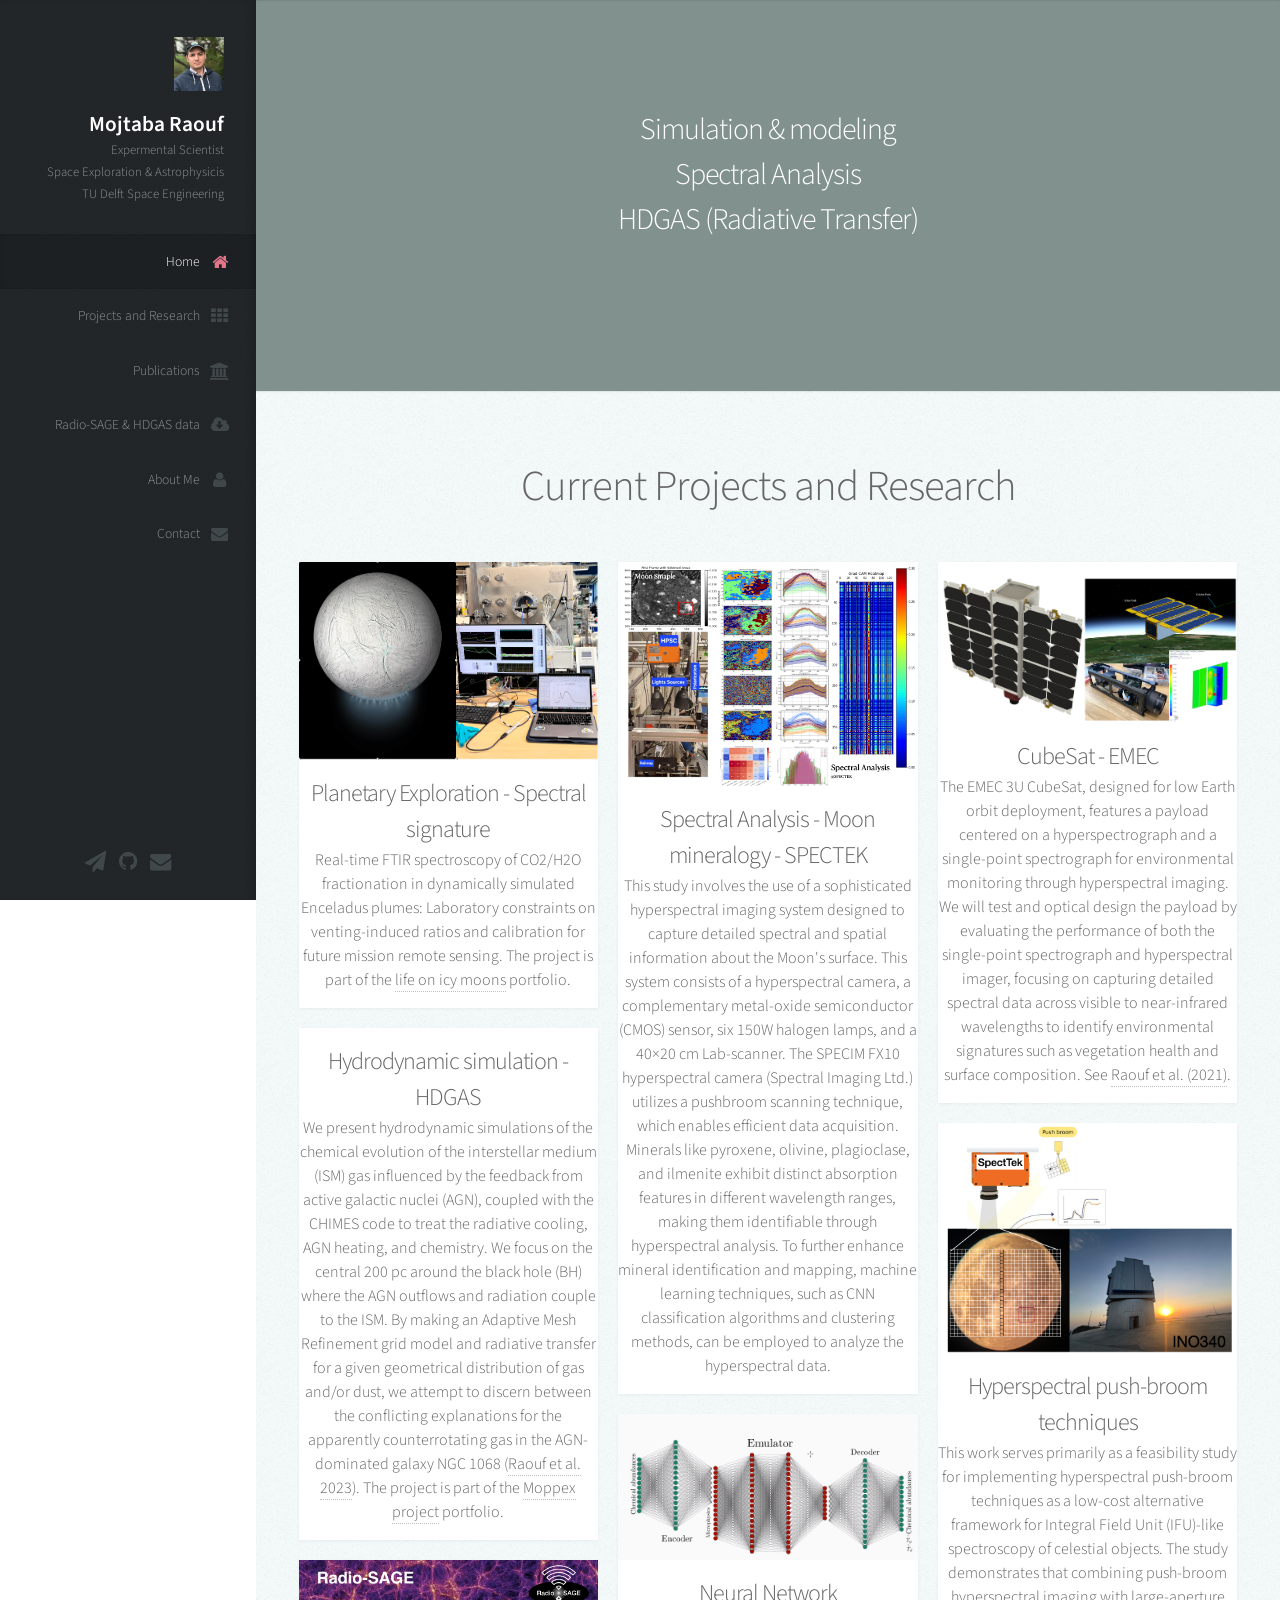
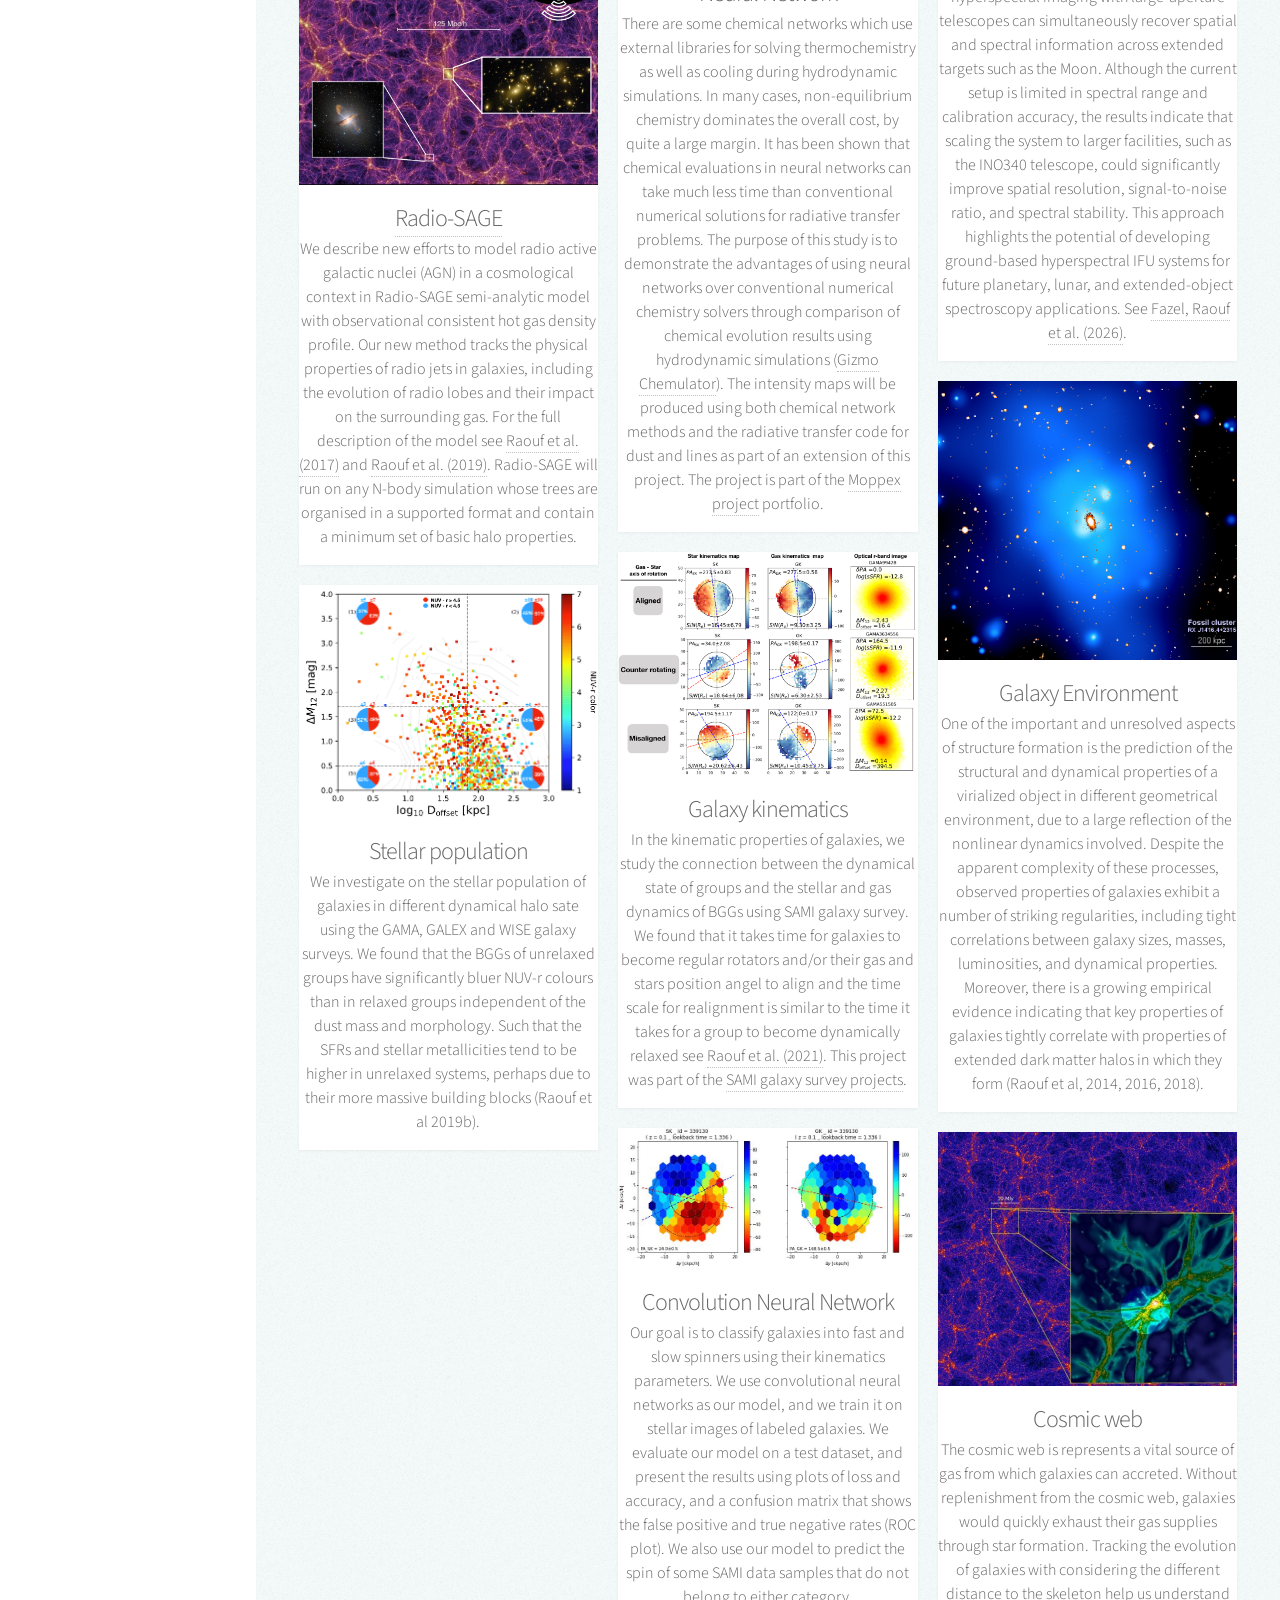
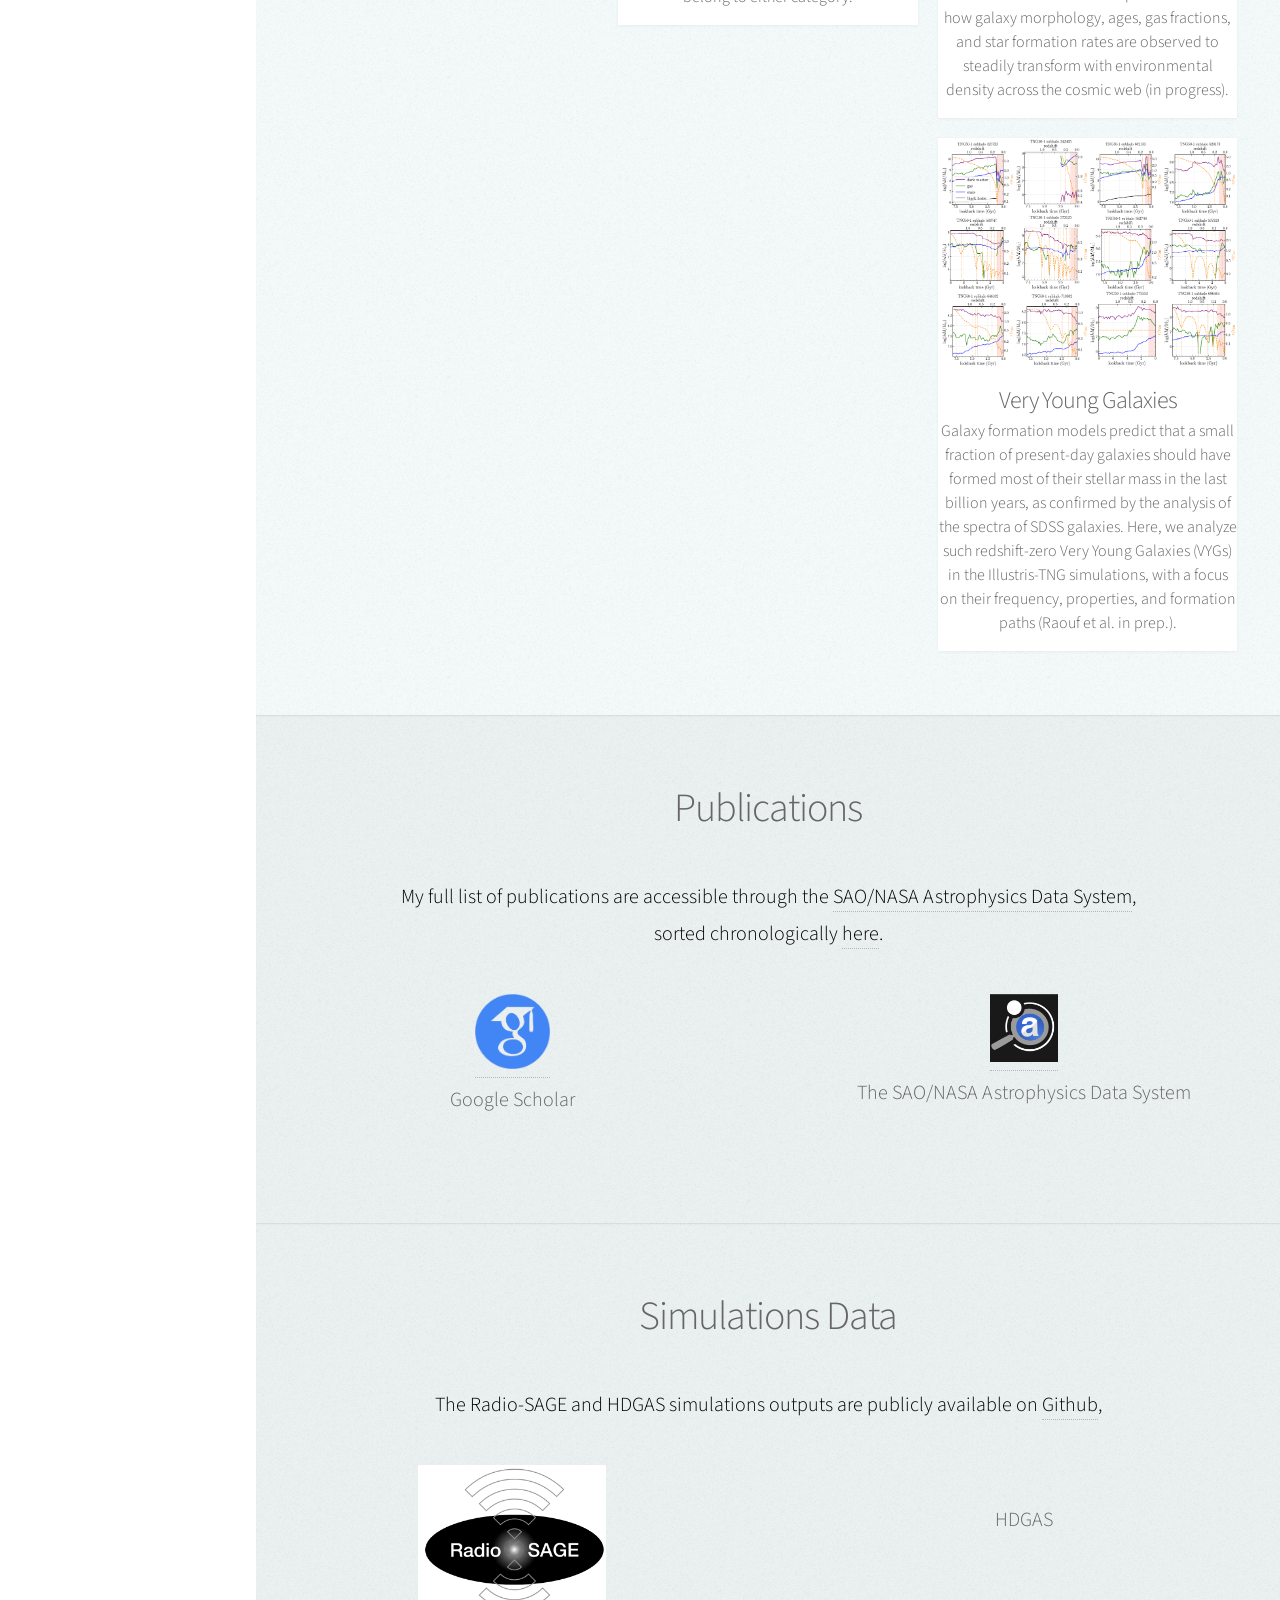
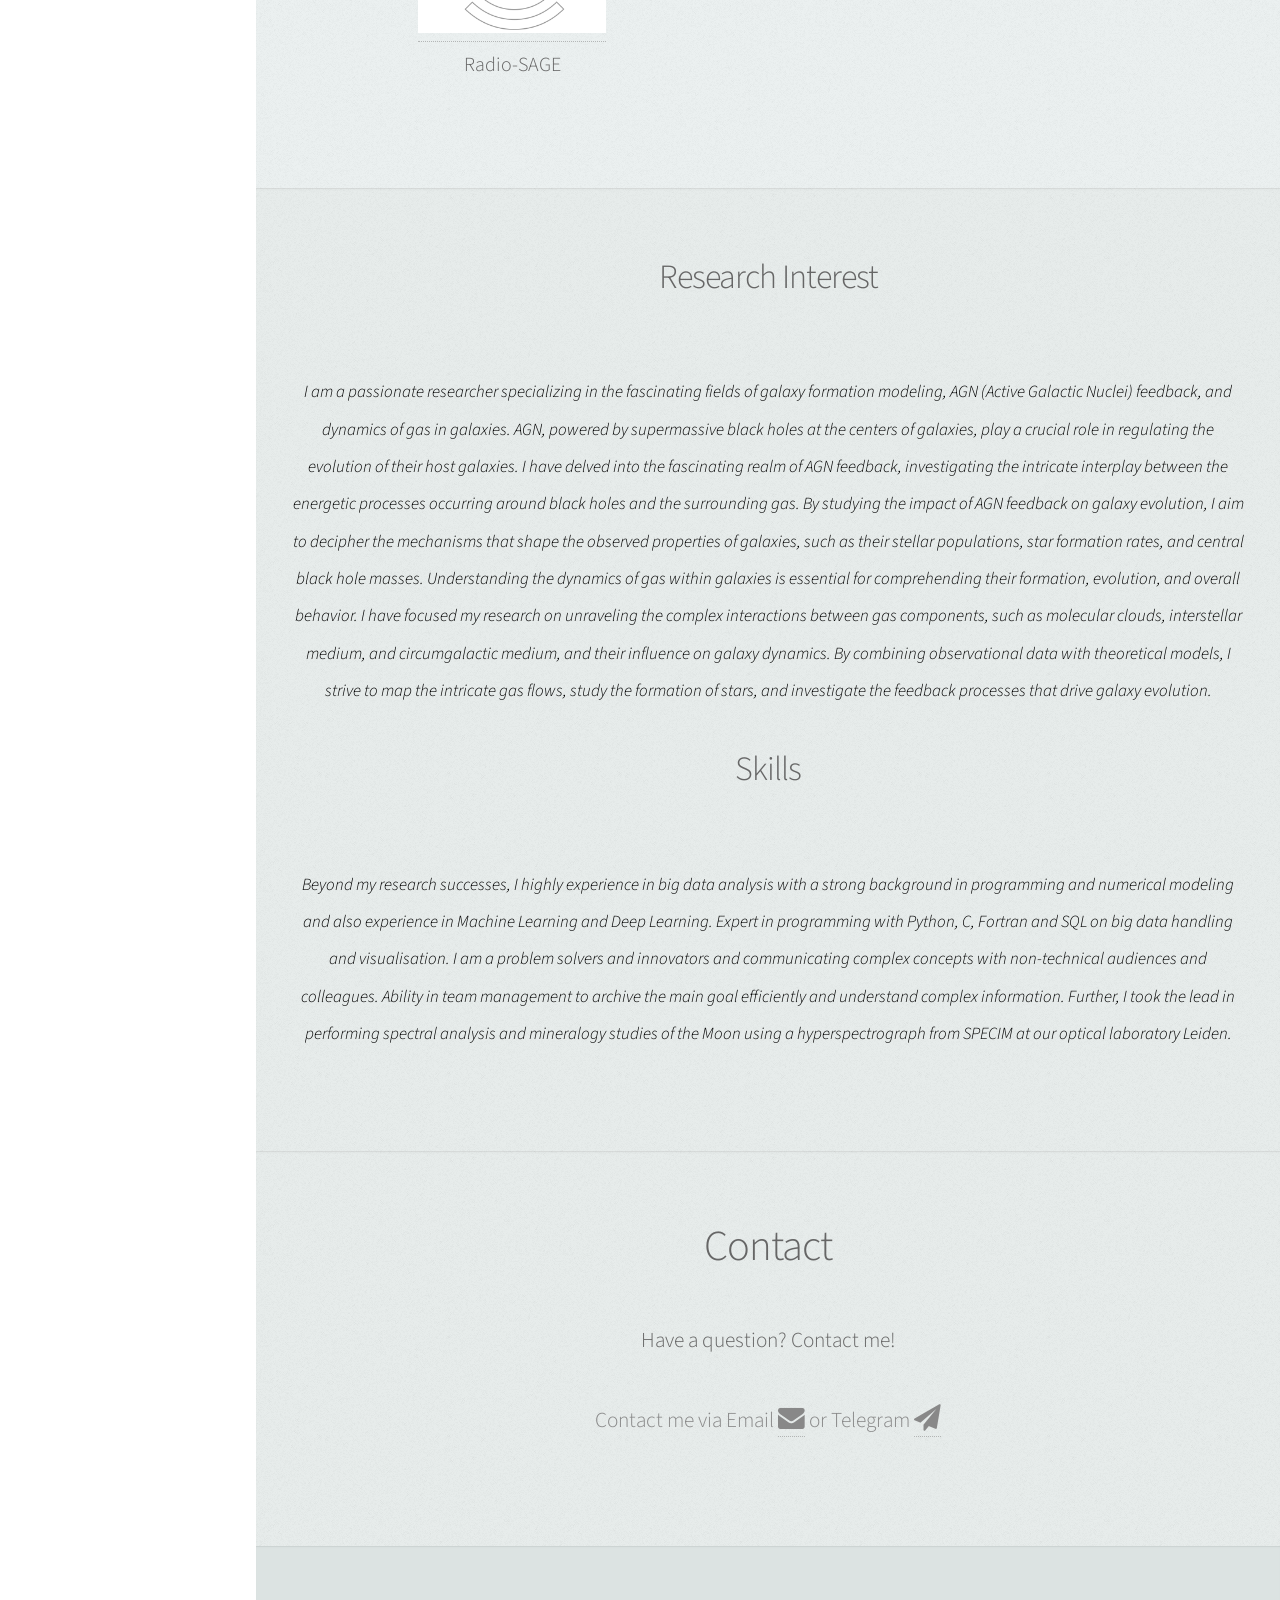
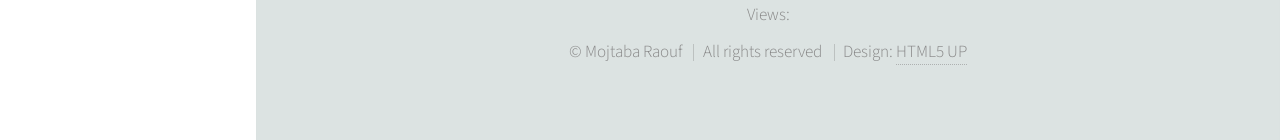
==== commit 12ea5bb8: "Update research" ====
--- a/index.html
+++ b/index.html
@@ -106,8 +106,8 @@
 
 							<header>
 								<h2 style="color:white;font-size:30px;" class="alt"><strong>Simulation & modeling</strong></a></h2>
-								<h2 style="color:white;font-size:30px;" class="alt"><strong>Machine Learning (Spectral Analysis)</strong></a></h2>
-								<h2 style="color:white;font-size:30px;" class="alt"><strong>HDGAS</strong></a></h2>
+								<h2 style="color:white;font-size:30px;" class="alt"><strong>Spectral Analysis</strong></a></h2>
+								<h2 style="color:white;font-size:30px;" class="alt"><strong>HDGAS (Radiative Transfer)</strong></a></h2>
  								<!-- <p>Ligula scelerisque justo sem accumsan diam quis<br />
 								vitae natoque dictum sollicitudin elementum.</p> -->
 							</header>
@@ -205,6 +205,27 @@
 									</article>										
 								</div>
 								<div class="4u$ 12u$(mobile)">
+									<article style="color:black;font-size:20px;" class="item">
+										<!-- <a class="image fit"><img src="images/300px-HCG_7.jpg" alt="" /></a> -->
+										<a class="image fit"><img src="images/CubeSat.png" alt="" /></a>
+										<header>
+											<h4>CubeSat - EMEC</h4>
+											<h3>The EMEC 3U CubeSat, designed for low Earth orbit deployment, features a payload centered on a hyperspectrograph and a single-point spectrograph for environmental monitoring through hyperspectral imaging. We will test and optical design the payload by evaluating the performance of both the single-point spectrograph and hyperspectral imager, focusing on capturing detailed spectral data across visible to near-infrared wavelengths to identify environmental signatures such as vegetation health and surface composition. See <a href="https://www.hou.usra.edu/meetings/lpsc2025/pdf/2696.pdf" target="_blank">Raouf et al. (2021)</a>.					
+											</h3>
+										</header>
+									</article>
+									<article style="color:black;font-size:20px;" class="item">
+										<!-- <a class="image fit"><img src="images/300px-HCG_7.jpg" alt="" /></a> -->
+										<a class="image fit"><img src="images/IFU_INO.png" alt="" /></a>
+										<header>
+											<h4>Hyperspectral push-broom techniques</h4>
+											<h3>This work serves primarily as a feasibility study for implementing hyperspectral push-broom techniques as a low-cost alternative framework for Integral Field Unit (IFU)-like spectroscopy of celestial objects. The study demonstrates that combining push-broom hyperspectral imaging with large-aperture telescopes can simultaneously recover spatial and spectral information across extended targets such as the Moon. Although the current setup is limited in spectral range and calibration accuracy, the results indicate that scaling the system to larger facilities, such as the INO340 telescope, could significantly improve spatial resolution, signal-to-noise ratio, and spectral stability. This approach highlights the potential of developing ground-based hyperspectral IFU systems for future planetary, lunar, and extended-object spectroscopy applications. See <a href="hyperspectral push-broom techniques" target="_blank">Fazel, Raouf et al. (2026)</a>.					
+											</h3>
+										</header>
+									</article>
+
+
+
 									<article style="color:black;font-size:20px;" class="item">
 										<!-- <a class="image fit"><img src="images/300px-HCG_7.jpg" alt="" /></a> -->
 										<a class="image fit"><img src="images/XMM-Newton_observes_fossil_galaxy_cluster.jpg" alt="" /></a>
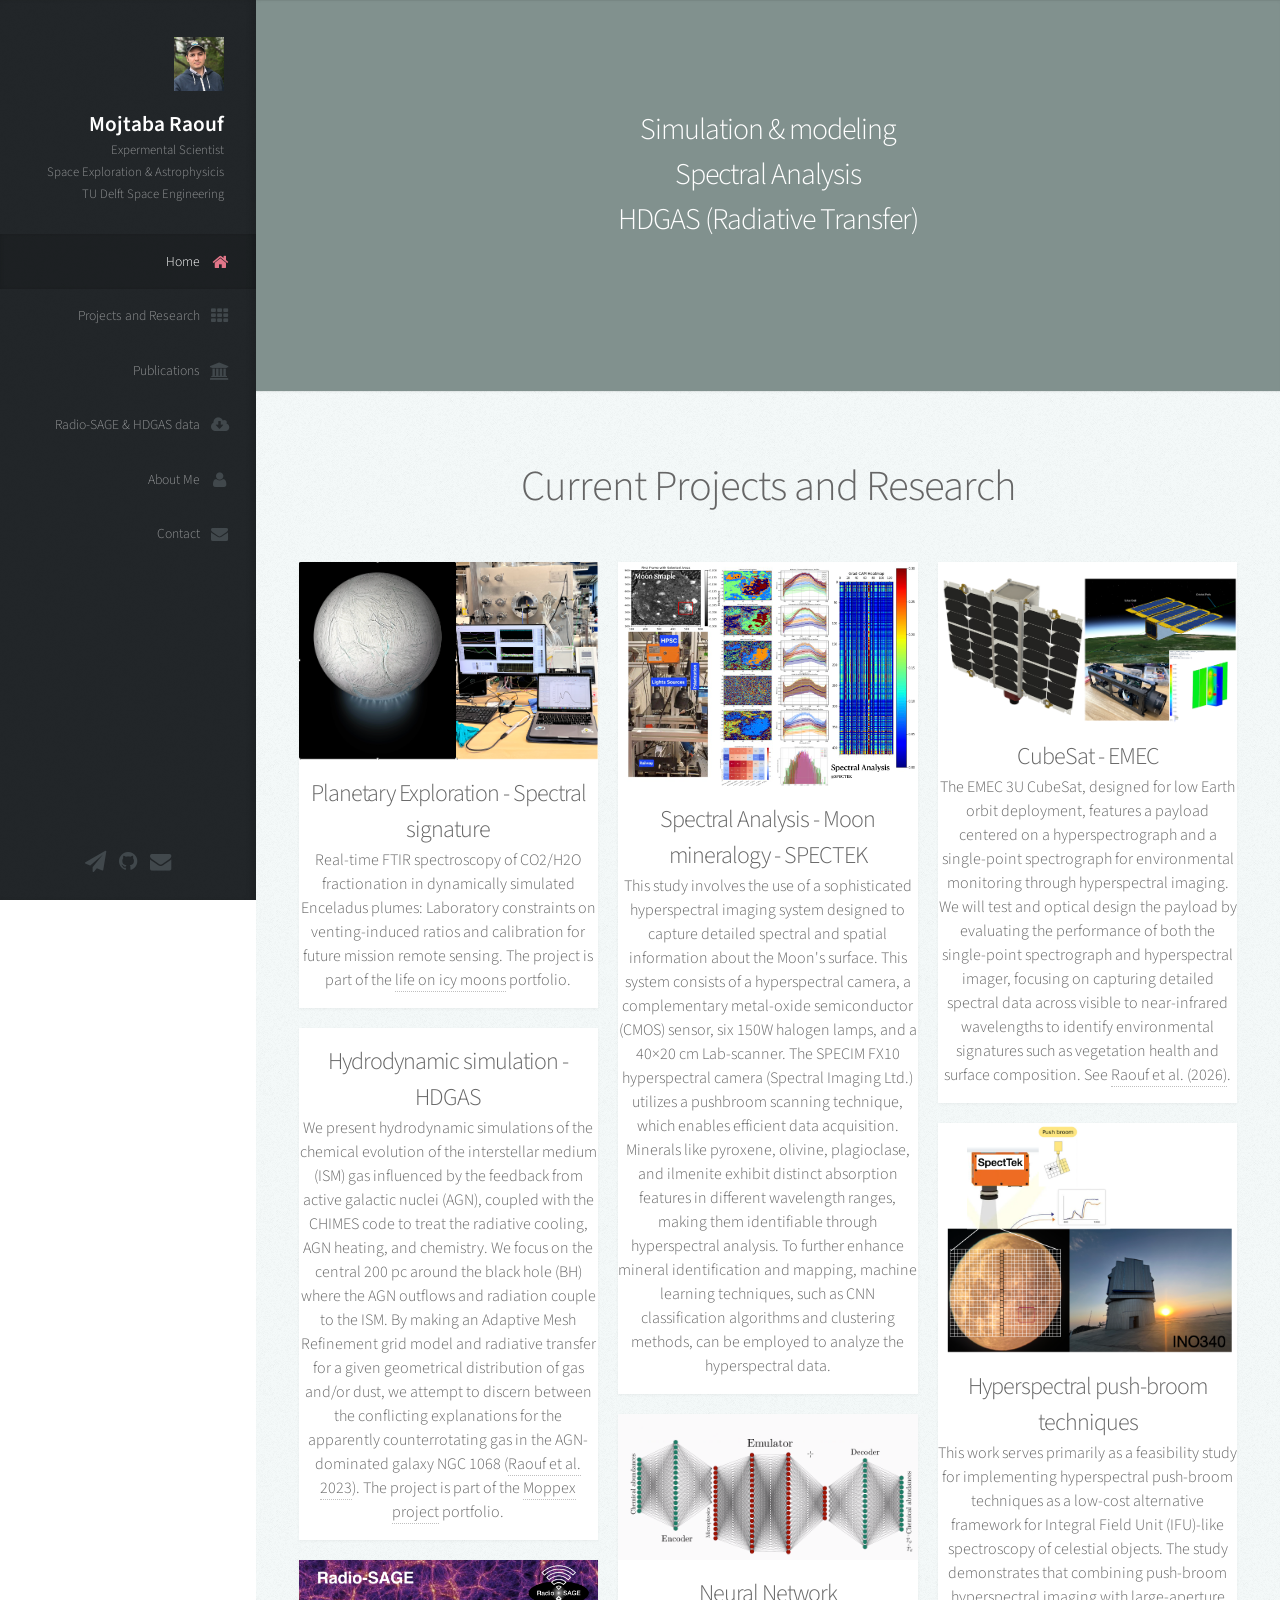
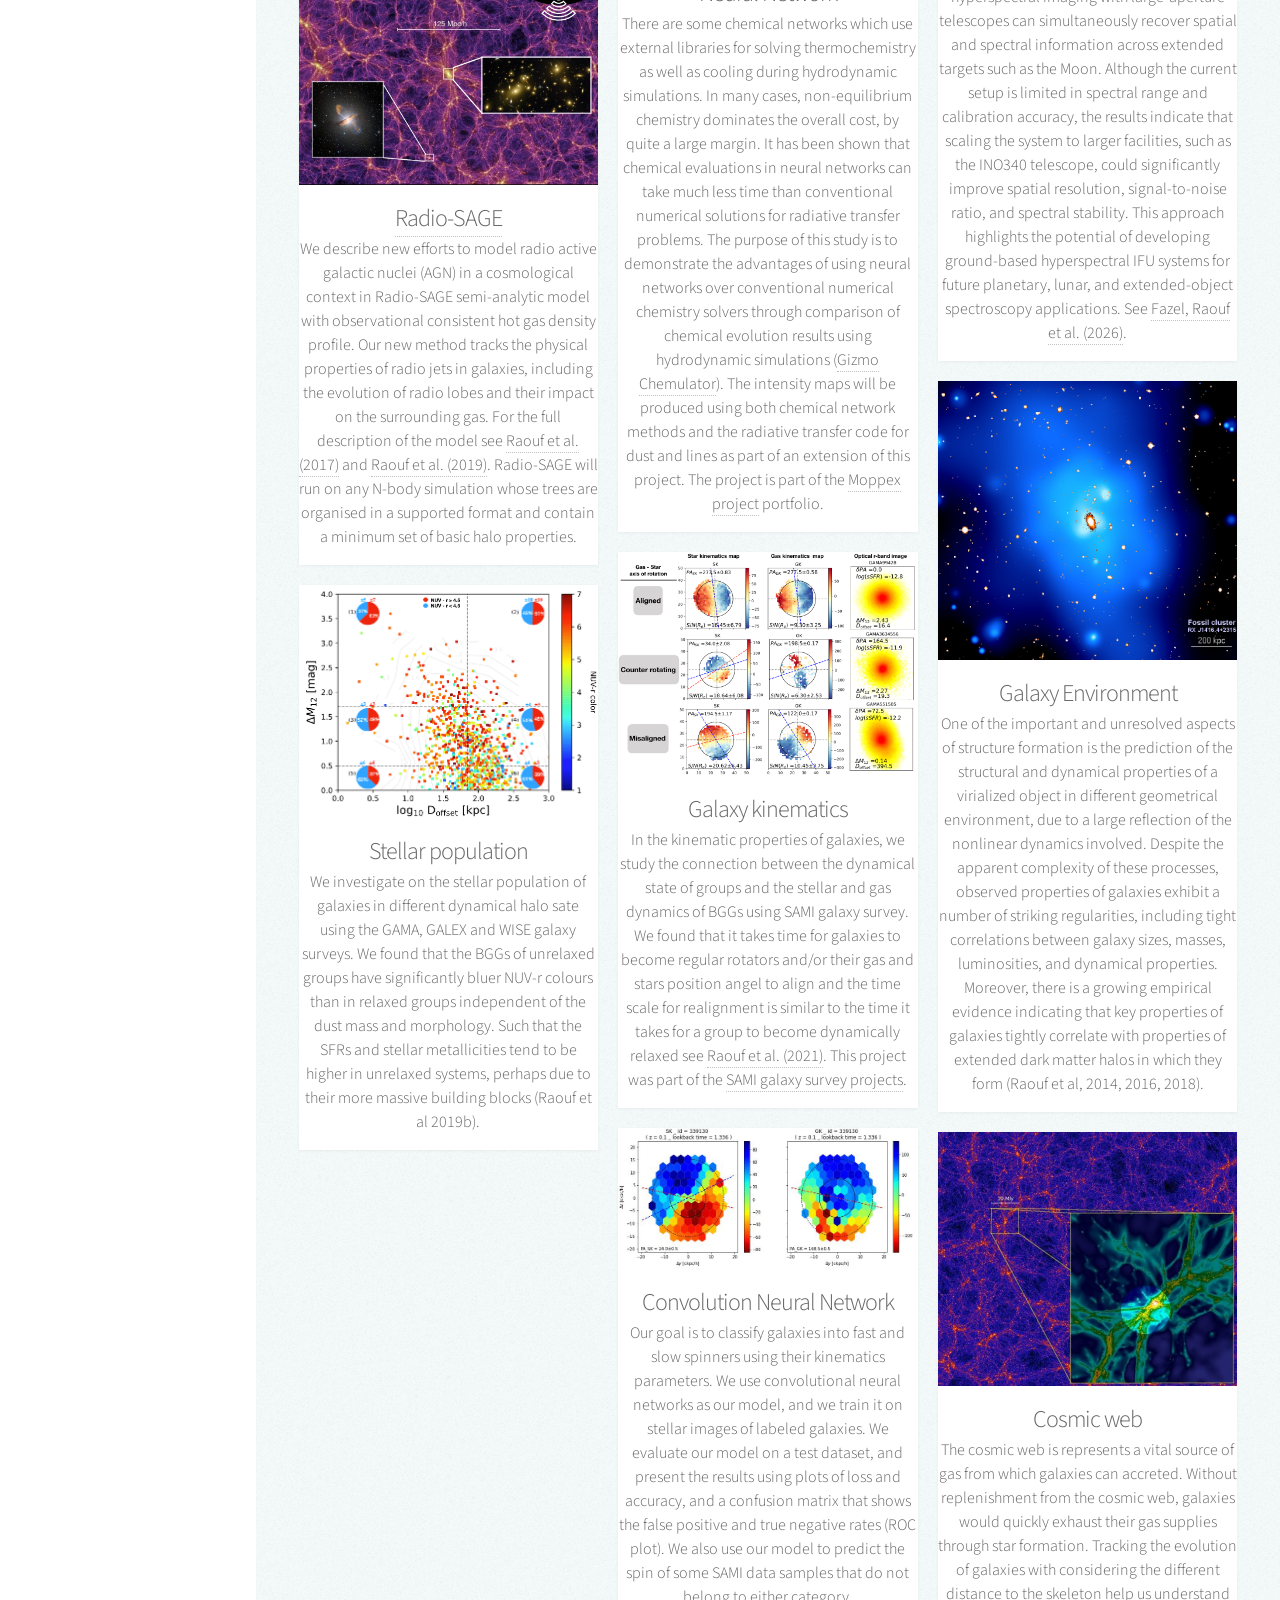
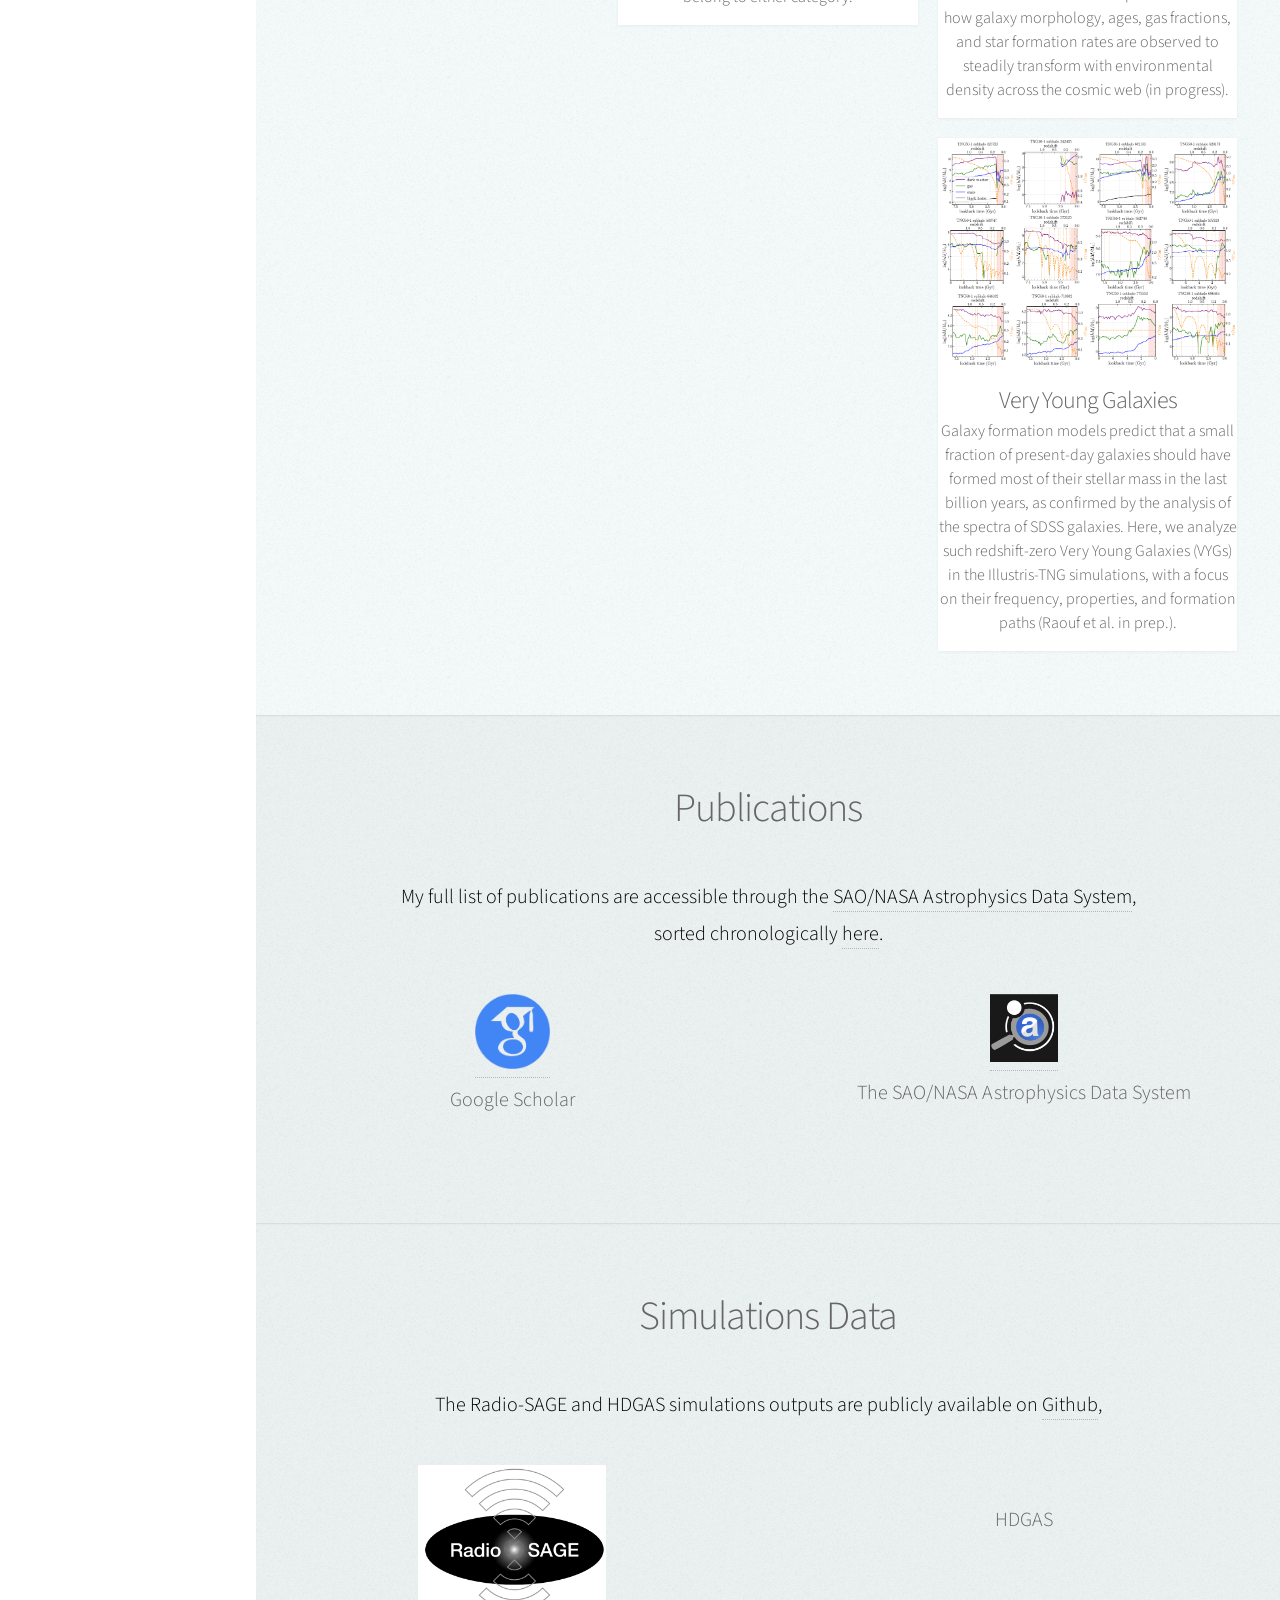
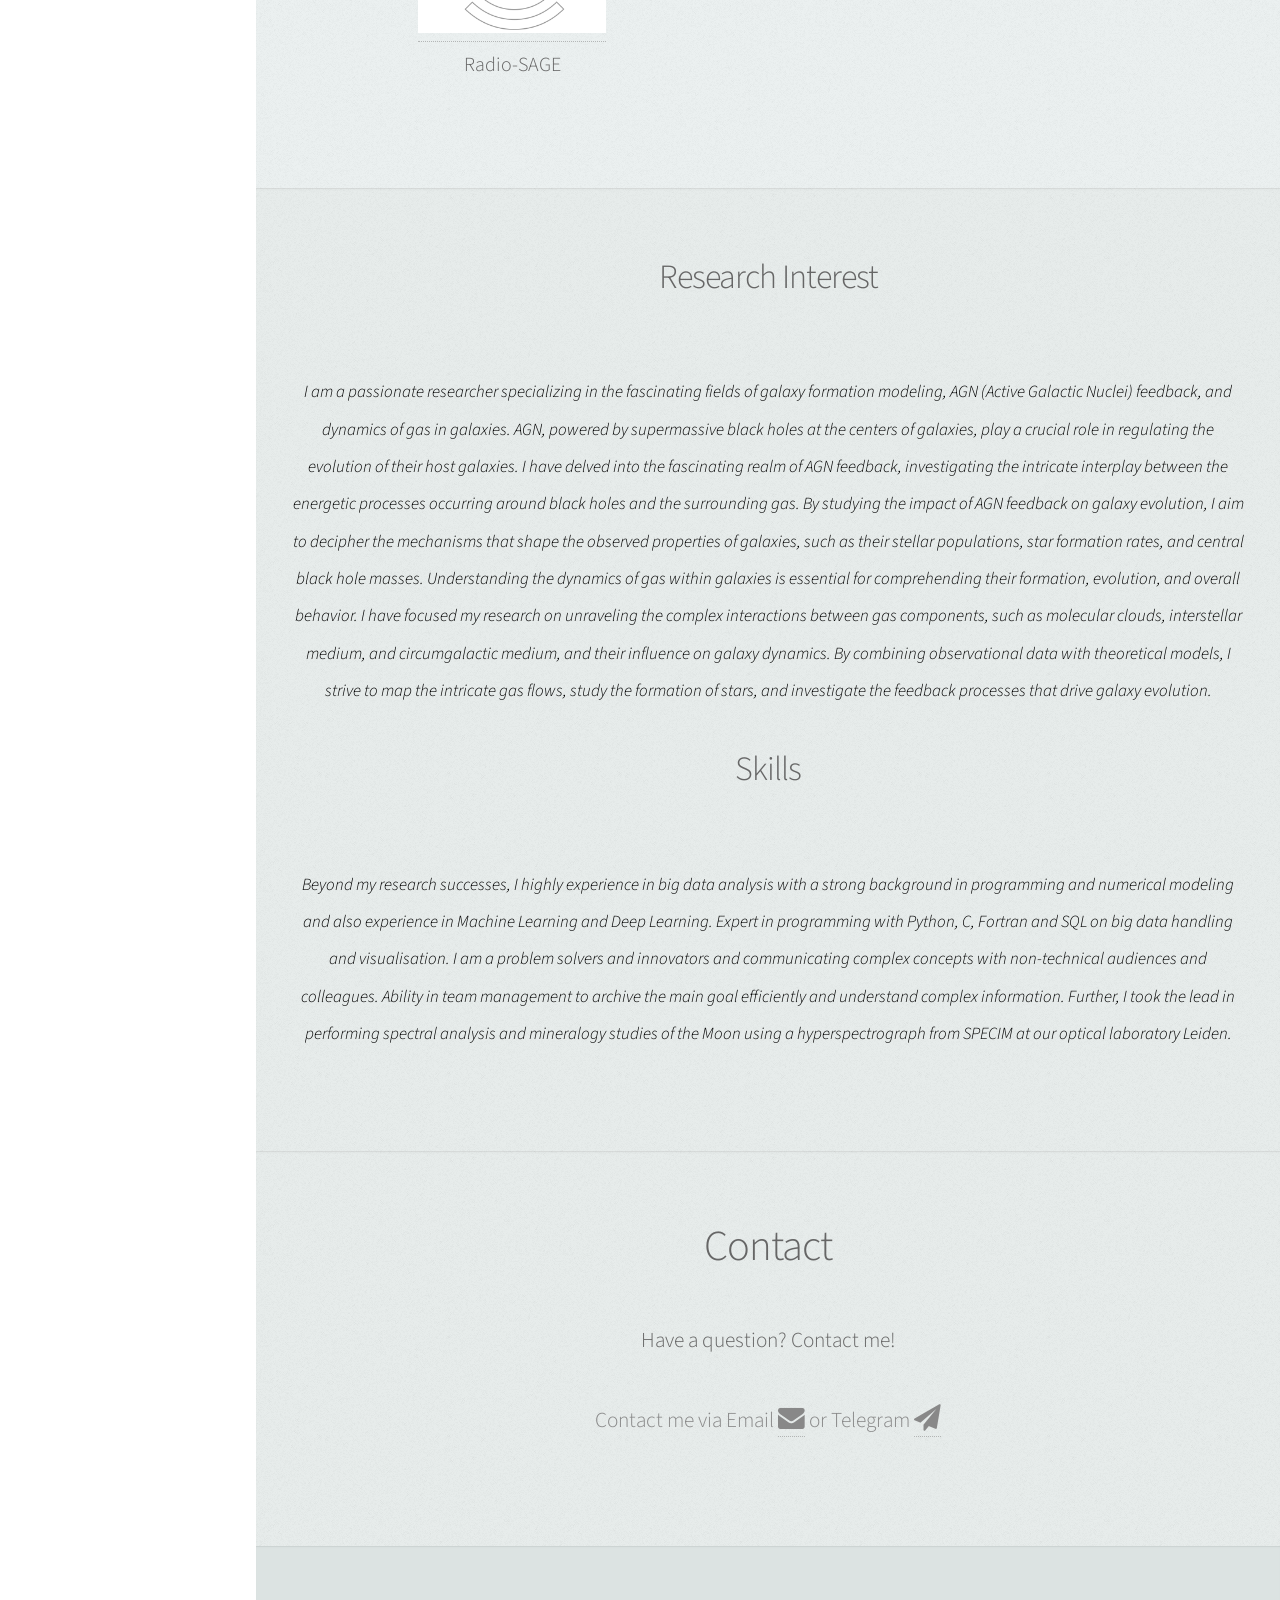
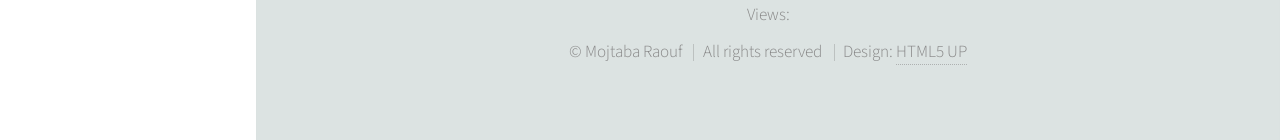
==== commit 1fc1045a: "Update index.html" ====
--- a/index.html
+++ b/index.html
@@ -210,7 +210,7 @@
 										<a class="image fit"><img src="images/CubeSat.png" alt="" /></a>
 										<header>
 											<h4>CubeSat - EMEC</h4>
-											<h3>The EMEC 3U CubeSat, designed for low Earth orbit deployment, features a payload centered on a hyperspectrograph and a single-point spectrograph for environmental monitoring through hyperspectral imaging. We will test and optical design the payload by evaluating the performance of both the single-point spectrograph and hyperspectral imager, focusing on capturing detailed spectral data across visible to near-infrared wavelengths to identify environmental signatures such as vegetation health and surface composition. See <a href="https://www.hou.usra.edu/meetings/lpsc2025/pdf/2696.pdf" target="_blank">Raouf et al. (2021)</a>.					
+											<h3>The EMEC 3U CubeSat, designed for low Earth orbit deployment, features a payload centered on a hyperspectrograph and a single-point spectrograph for environmental monitoring through hyperspectral imaging. We will test and optical design the payload by evaluating the performance of both the single-point spectrograph and hyperspectral imager, focusing on capturing detailed spectral data across visible to near-infrared wavelengths to identify environmental signatures such as vegetation health and surface composition. See <a href="https://www.hou.usra.edu/meetings/lpsc2025/pdf/2696.pdf" target="_blank">Raouf et al. (2026)</a>.					
 											</h3>
 										</header>
 									</article>
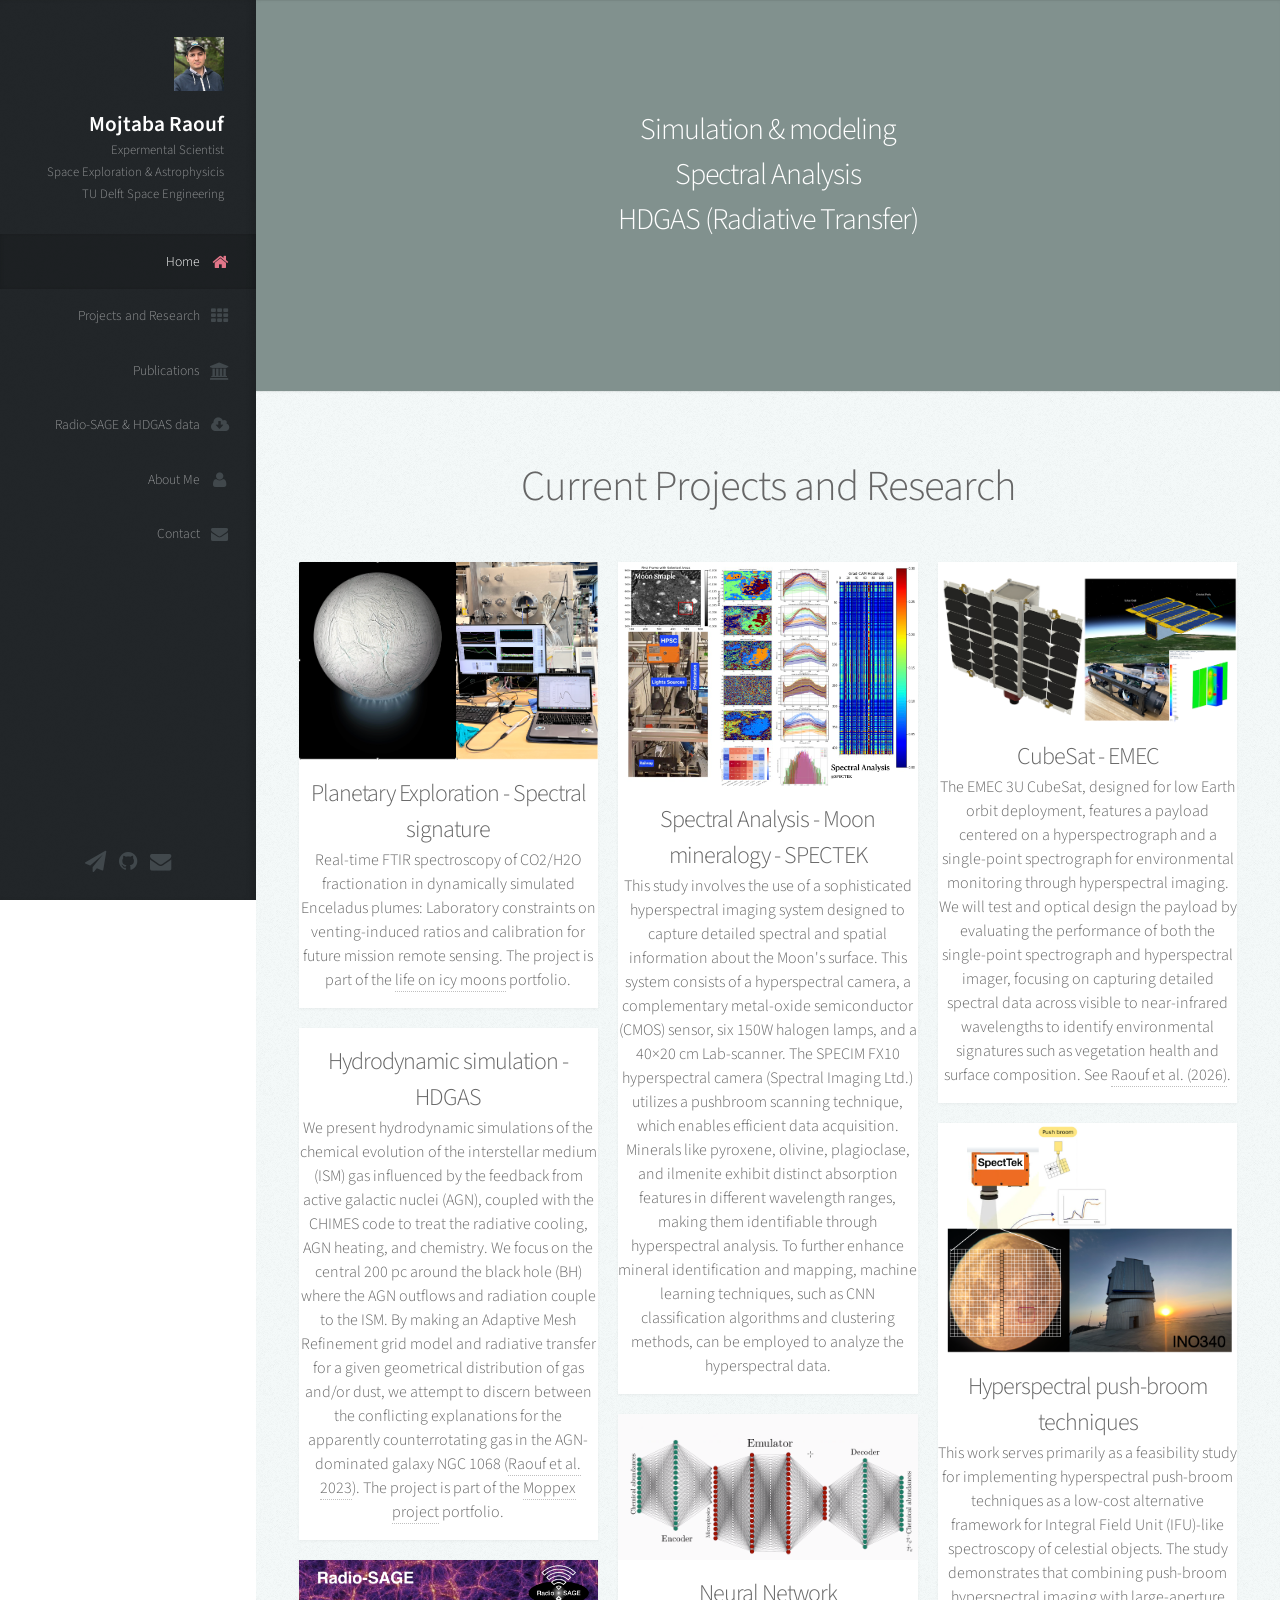
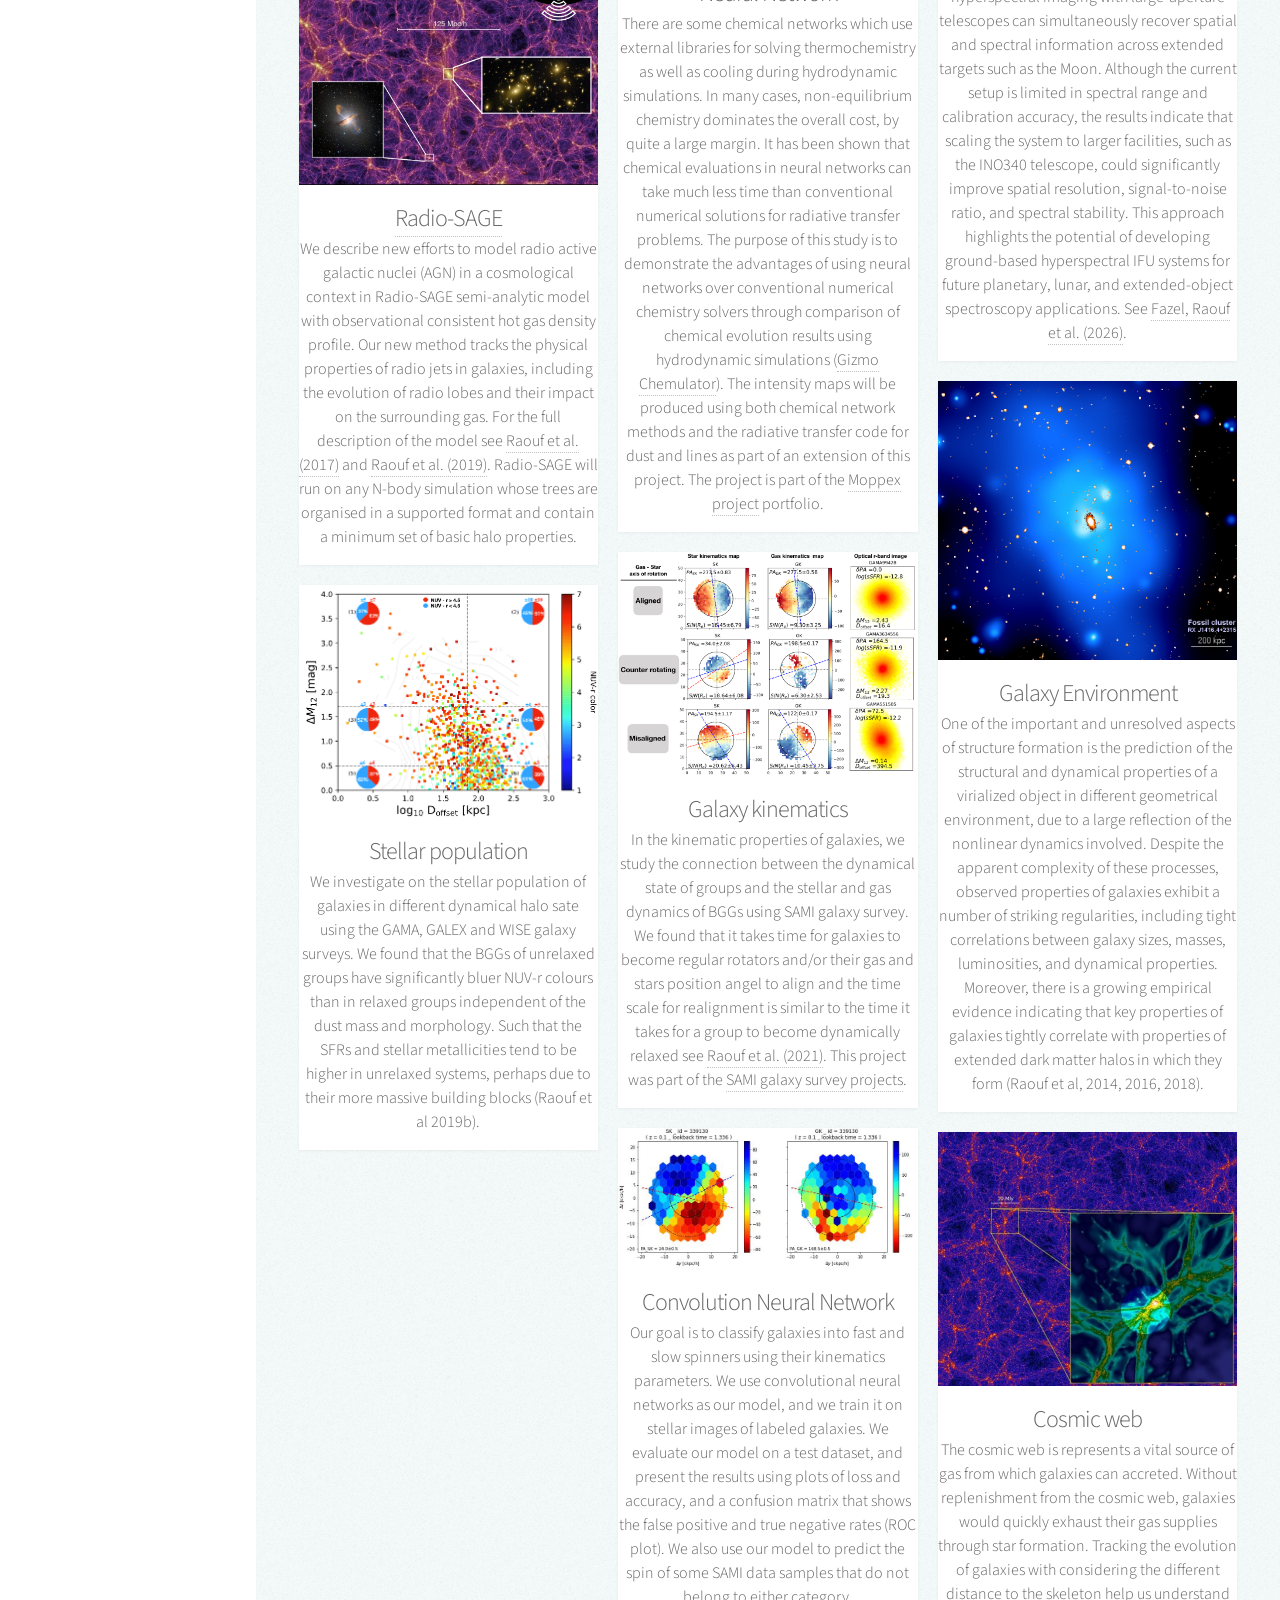
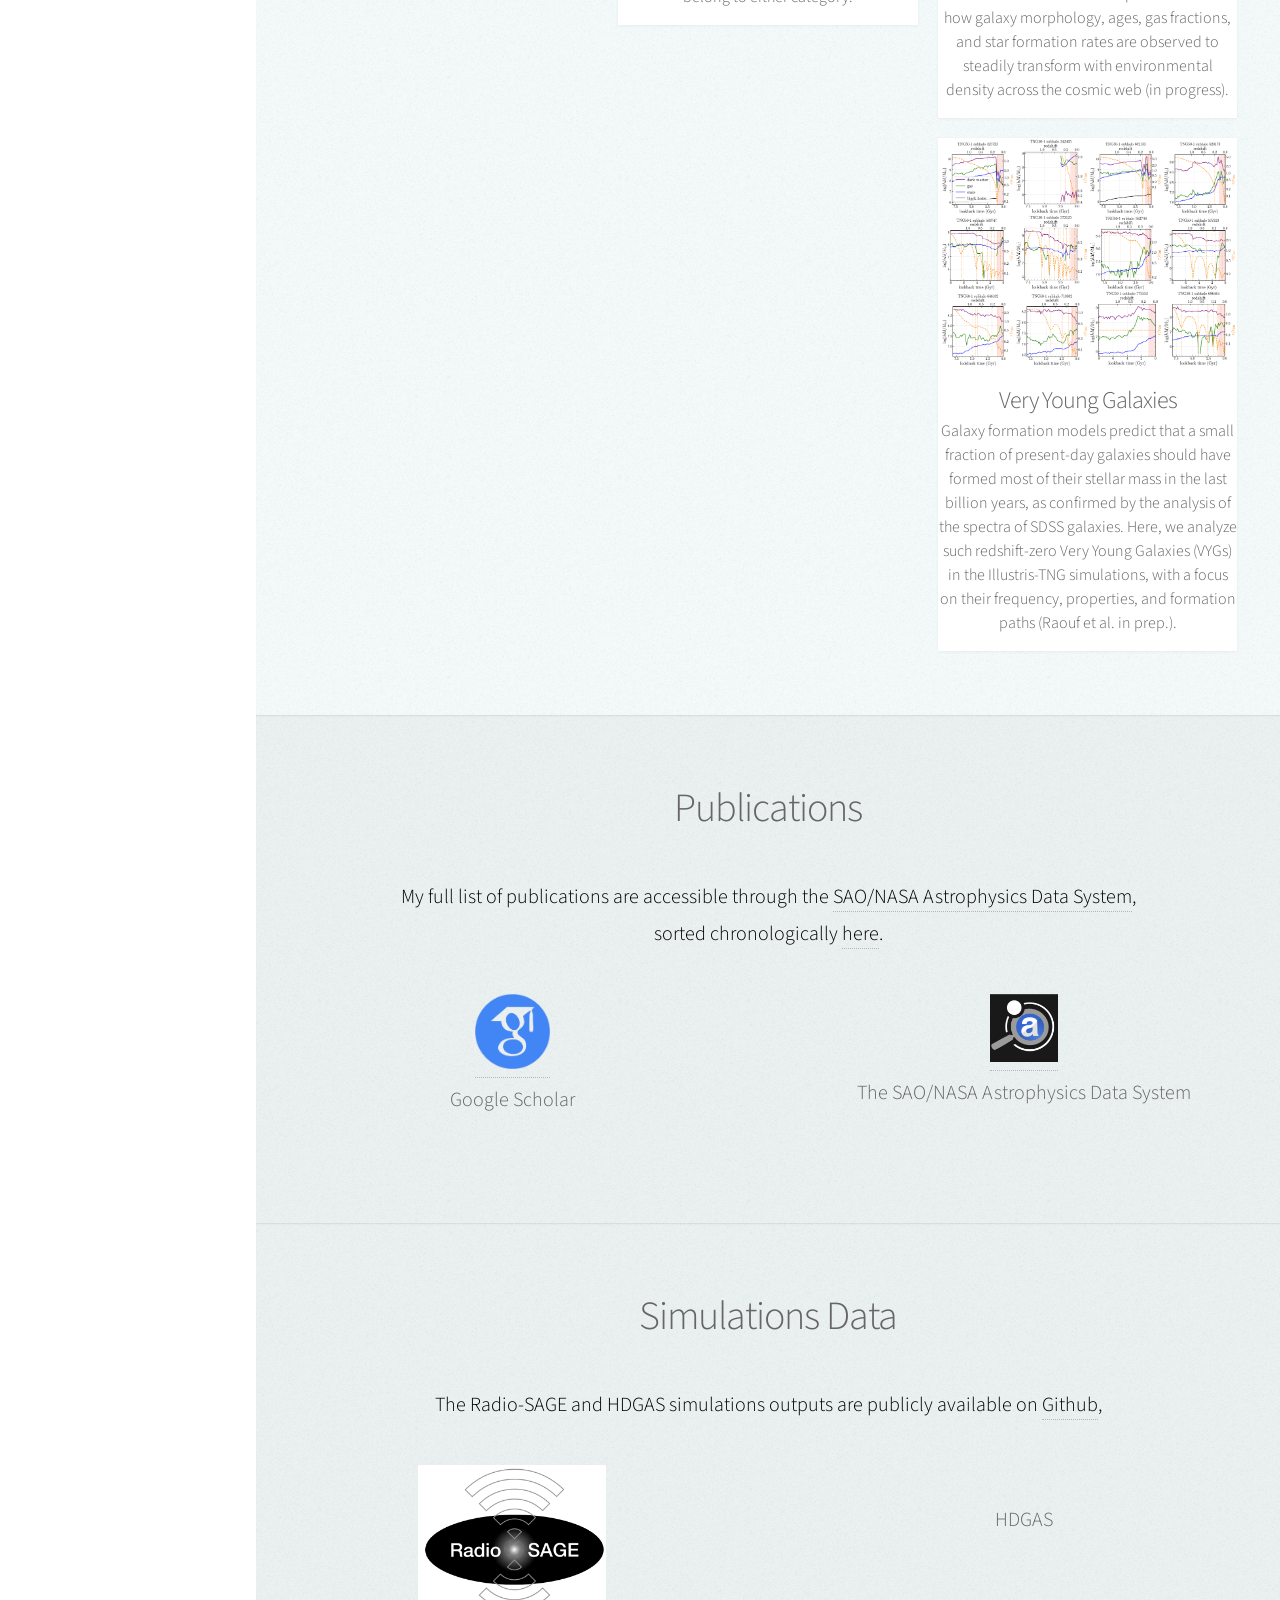
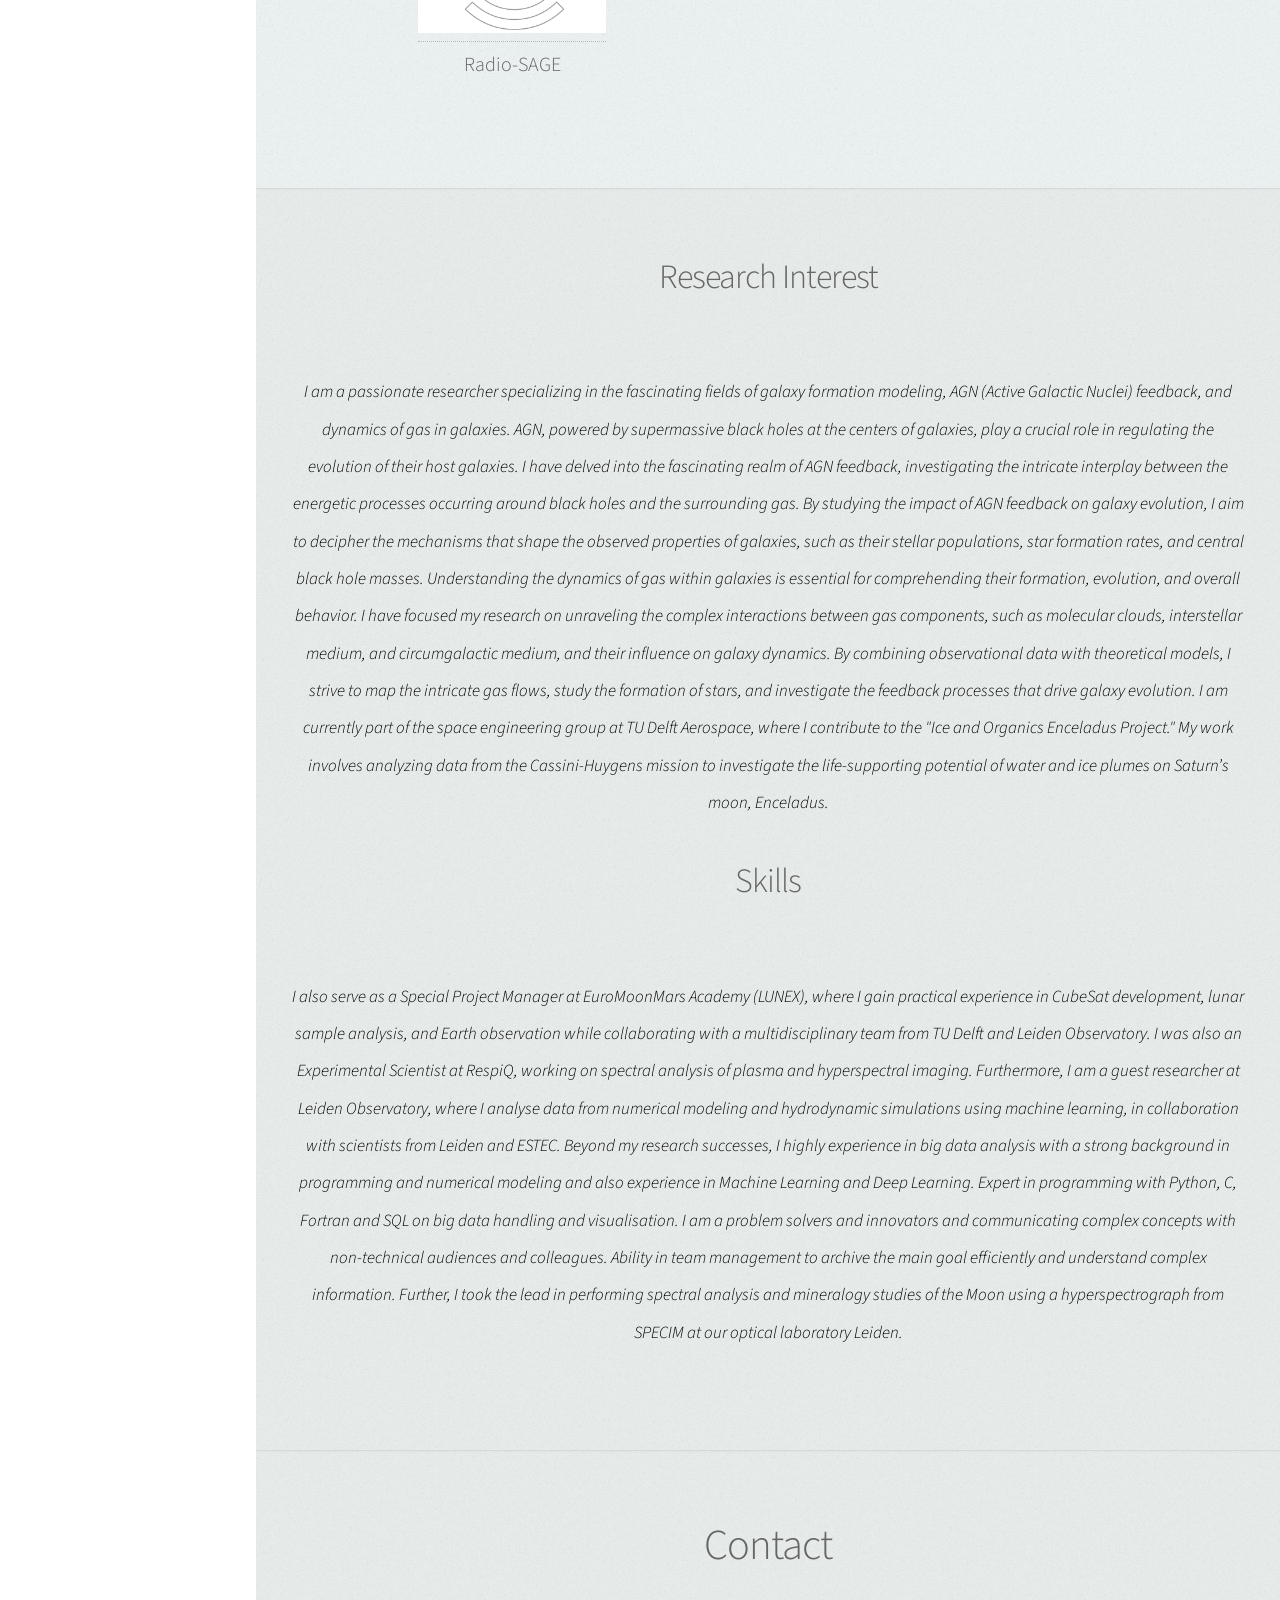
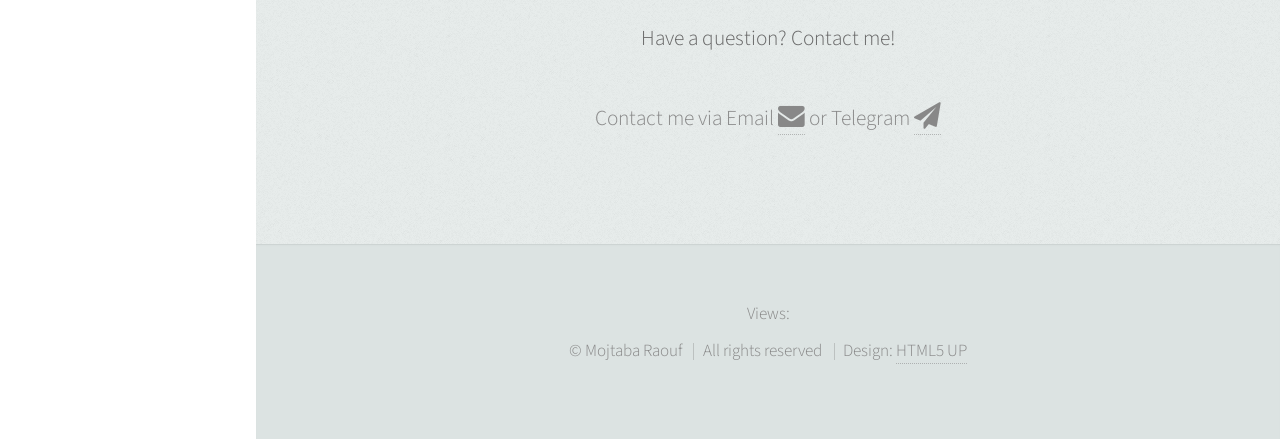
==== commit f54b7be5: "Update index.html" ====
--- a/index.html
+++ b/index.html
@@ -346,18 +346,20 @@
 
 							<!-- <a href="#" class="image"><img src="images/me2.jpg" alt="" /></a> -->
 
-							<p><i><br />I am a passionate researcher specializing in the fascinating fields of galaxy formation modeling, AGN (Active Galactic Nuclei) feedback, and dynamics of gas in galaxies. AGN, powered by supermassive black holes at the centers of galaxies, play a crucial role in regulating the evolution of their host galaxies. I have delved into the fascinating realm of AGN feedback, investigating the intricate interplay between the energetic processes occurring around black holes and the surrounding gas. By studying the impact of AGN feedback on galaxy evolution, I aim to decipher the mechanisms that shape the observed properties of galaxies, such as their stellar populations, star formation rates, and central black hole masses. Understanding the dynamics of gas within galaxies is essential for comprehending their formation, evolution, and overall behavior. I have focused my research on unraveling the complex interactions between gas components, such as molecular clouds, interstellar medium, and circumgalactic medium, and their influence on galaxy dynamics. By combining observational data with theoretical models, I strive to map the intricate gas flows, study the formation of stars, and investigate the feedback processes that drive galaxy evolution.
+							<p><i><br />I am a passionate researcher specializing in the fascinating fields of galaxy formation modeling, AGN (Active Galactic Nuclei) feedback, and dynamics of gas in galaxies. AGN, powered by supermassive black holes at the centers of galaxies, play a crucial role in regulating the evolution of their host galaxies. I have delved into the fascinating realm of AGN feedback, investigating the intricate interplay between the energetic processes occurring around black holes and the surrounding gas. By studying the impact of AGN feedback on galaxy evolution, I aim to decipher the mechanisms that shape the observed properties of galaxies, such as their stellar populations, star formation rates, and central black hole masses. Understanding the dynamics of gas within galaxies is essential for comprehending their formation, evolution, and overall behavior. I have focused my research on unraveling the complex interactions between gas components, such as molecular clouds, interstellar medium, and circumgalactic medium, and their influence on galaxy dynamics. By combining observational data with theoretical models, I strive to map the intricate gas flows, study the formation of stars, and investigate the feedback processes that drive galaxy evolution. I am currently part of the space engineering group at TU Delft Aerospace, where I contribute to the "Ice and Organics Enceladus Project." My work involves analyzing data from the Cassini-Huygens mission to investigate the life-supporting potential of water and ice plumes on Saturn’s moon, Enceladus.
 
 							</i></p>
 
 							<header>
+
+
 								<h2>Skills</h2>
 							</header>
 
 							<!-- <a href="#" class="image"><img src="images/me2.jpg" alt="" /></a> -->
 
 							<p><br /><i>
-							Beyond my research successes, I highly experience in big data analysis with a strong background in programming and numerical modeling and also experience in Machine Learning and Deep Learning. Expert in programming with Python, C, Fortran and SQL on big data handling and visualisation. I am a problem solvers and innovators and communicating complex concepts with non-technical audiences and colleagues. Ability in team management to archive the main goal efficiently and understand complex information. Further, I took the lead in performing spectral analysis and mineralogy studies of the Moon using a hyperspectrograph from SPECIM at our optical laboratory Leiden.
+							I also serve as a Special Project Manager at EuroMoonMars Academy (LUNEX), where I gain practical experience in CubeSat development, lunar sample analysis, and Earth observation while collaborating with a multidisciplinary team from TU Delft and Leiden Observatory. I was also an Experimental Scientist at RespiQ, working on spectral analysis of plasma and hyperspectral imaging. Furthermore, I am a guest researcher at Leiden Observatory, where I analyse data from numerical modeling and hydrodynamic simulations using machine learning, in collaboration with scientists from Leiden and ESTEC. Beyond my research successes, I highly experience in big data analysis with a strong background in programming and numerical modeling and also experience in Machine Learning and Deep Learning. Expert in programming with Python, C, Fortran and SQL on big data handling and visualisation. I am a problem solvers and innovators and communicating complex concepts with non-technical audiences and colleagues. Ability in team management to archive the main goal efficiently and understand complex information. Further, I took the lead in performing spectral analysis and mineralogy studies of the Moon using a hyperspectrograph from SPECIM at our optical laboratory Leiden. 
 							</i></p>
 
 
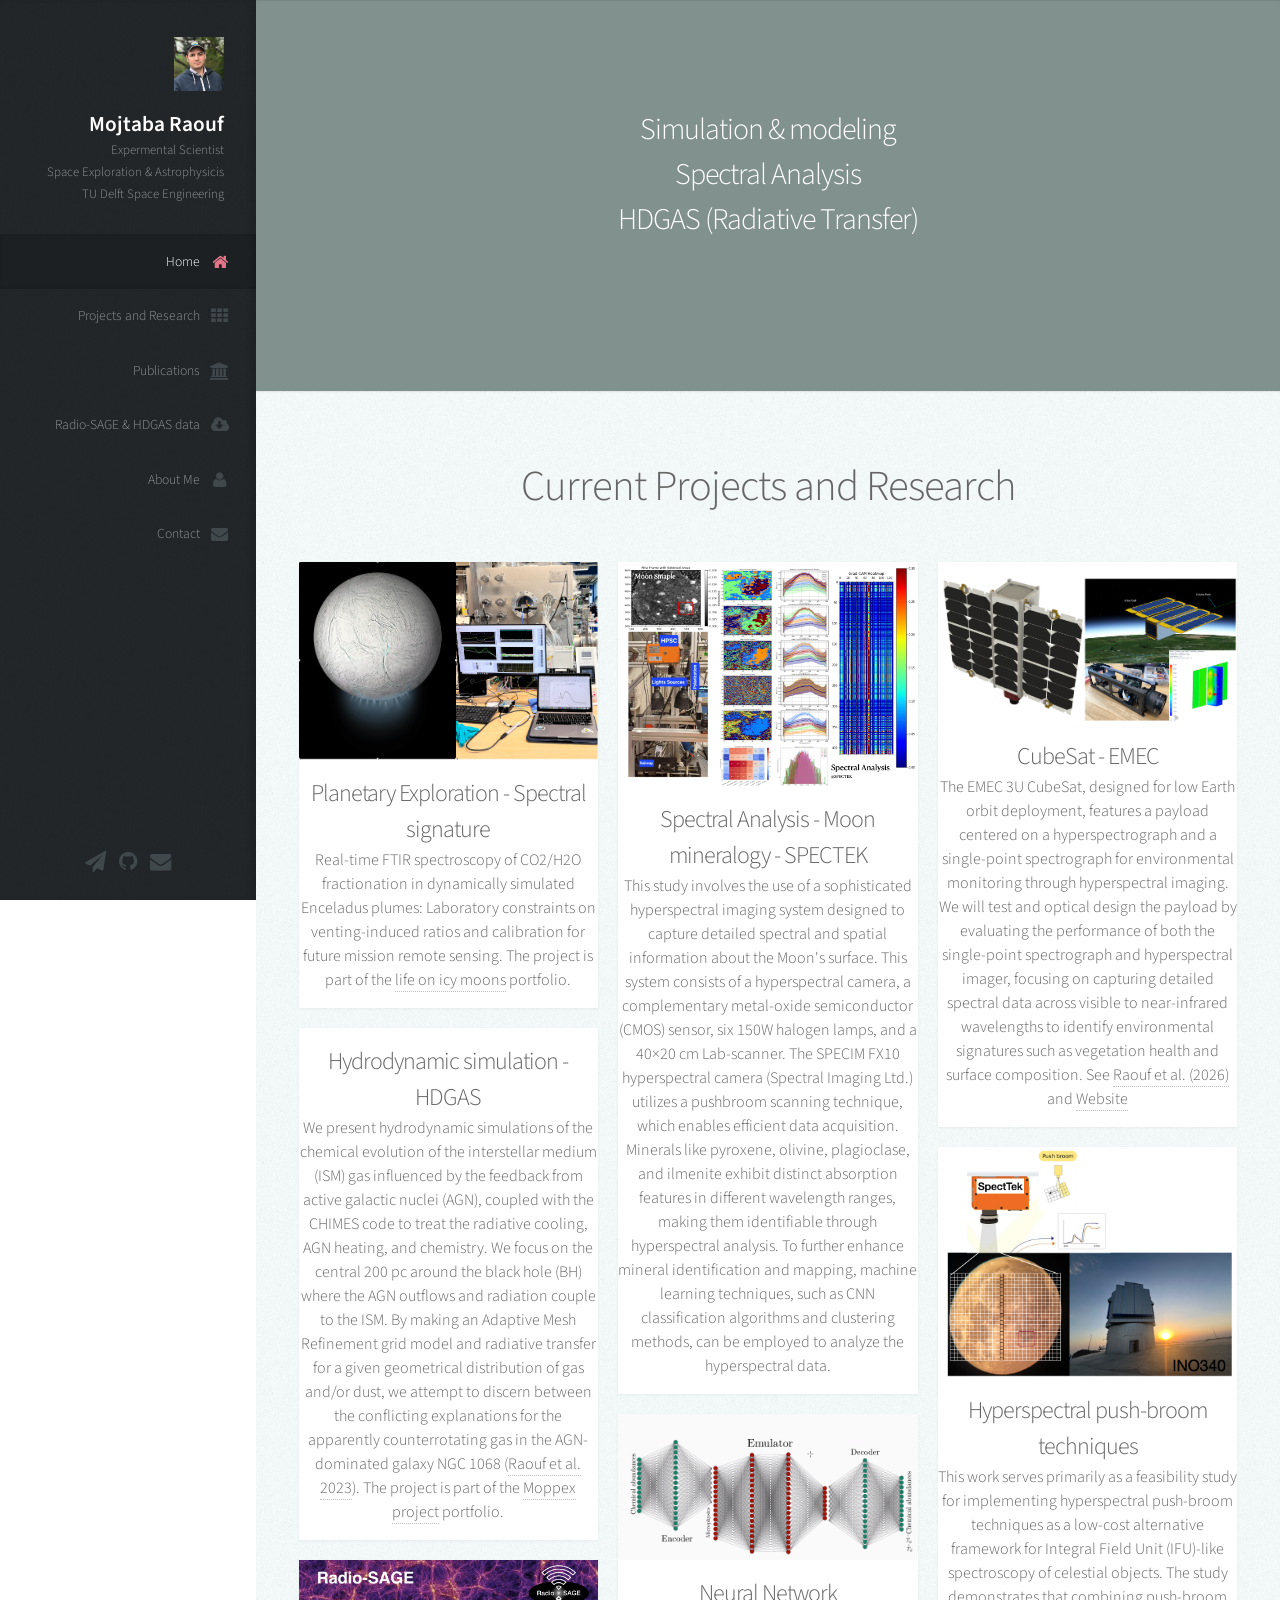
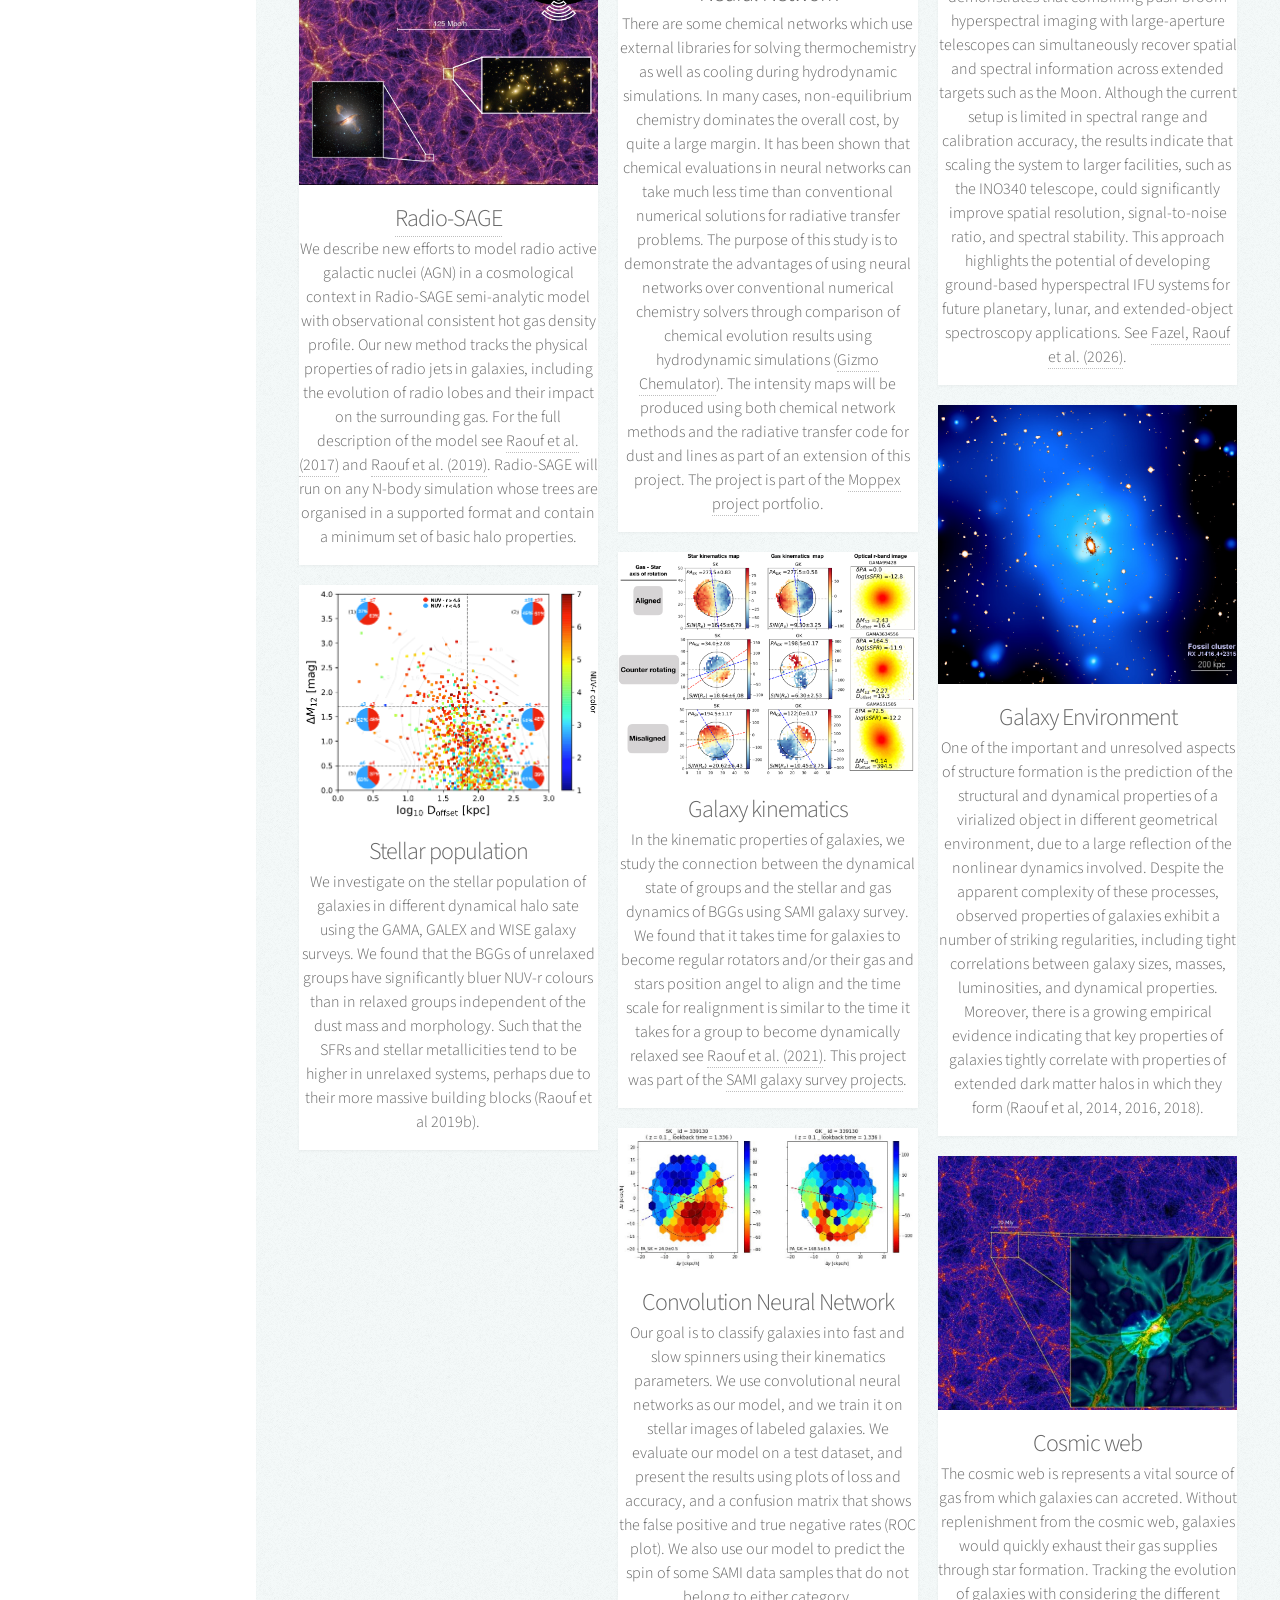
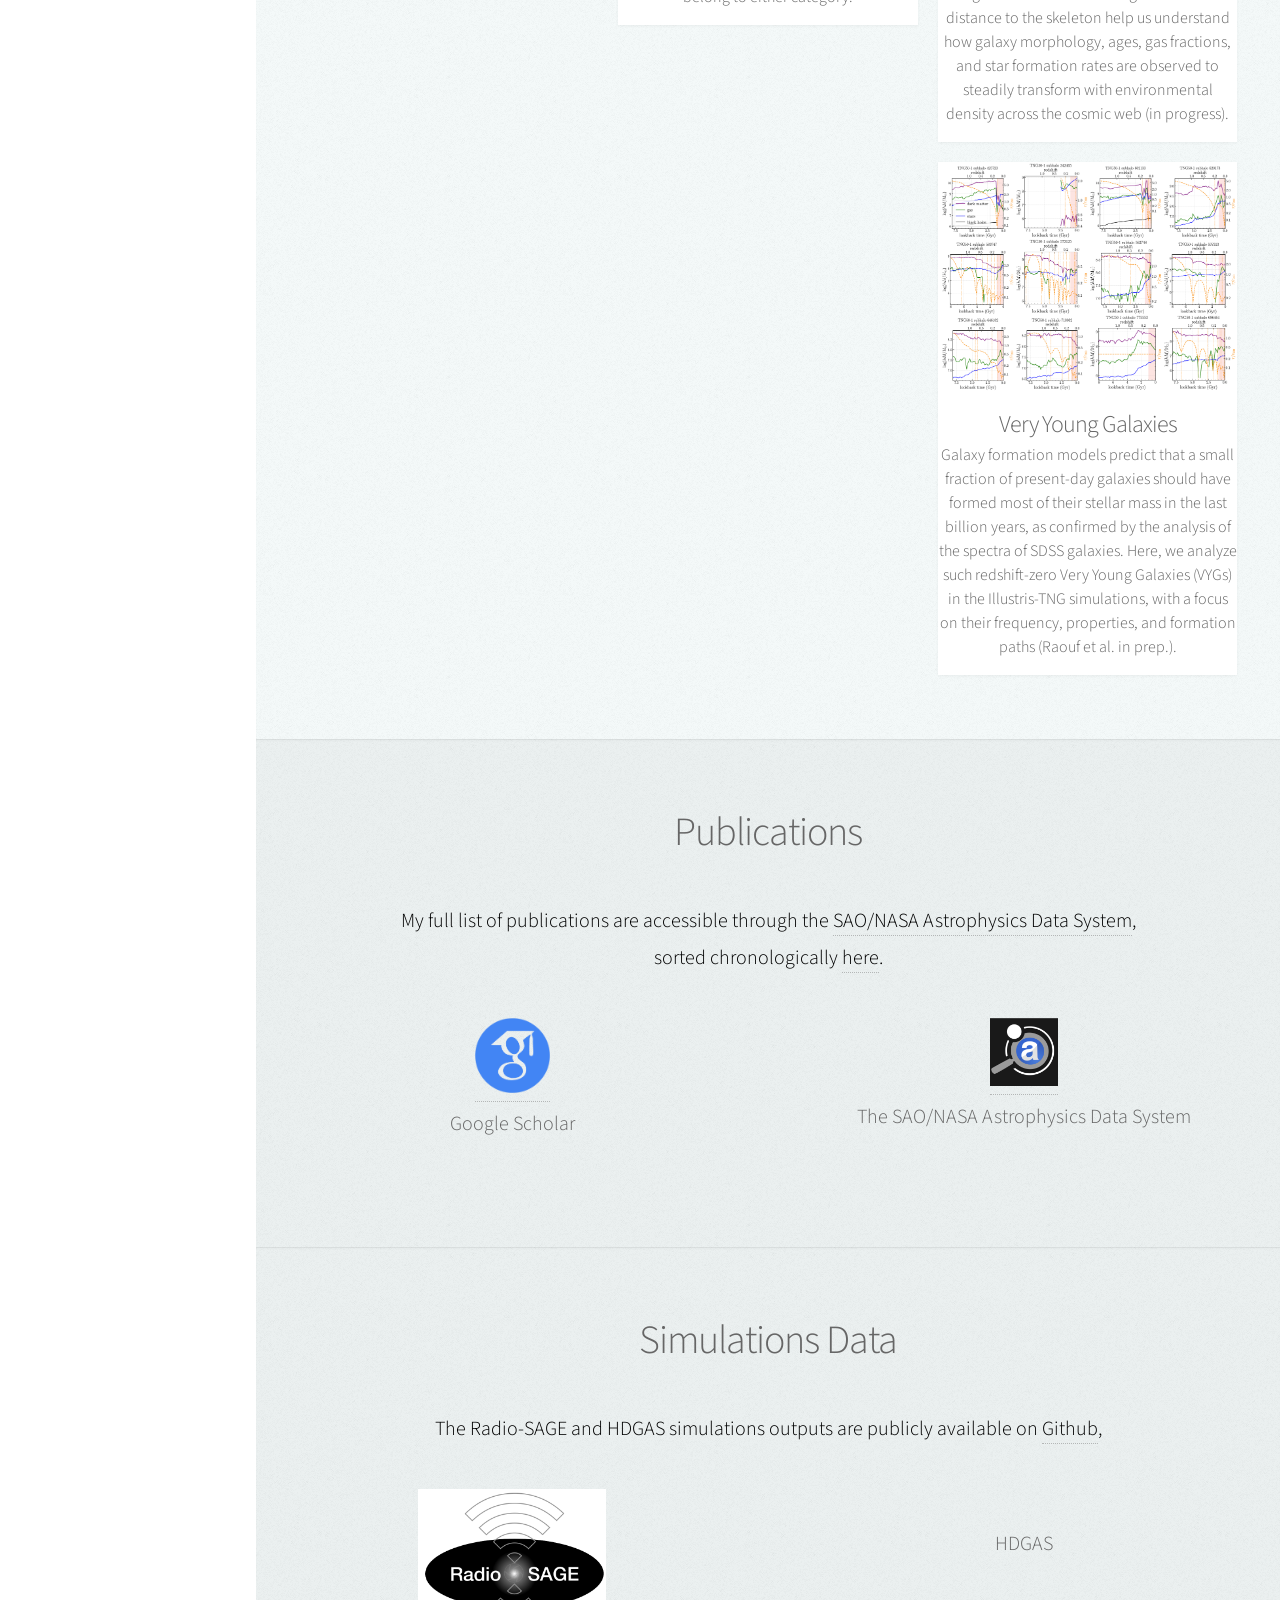
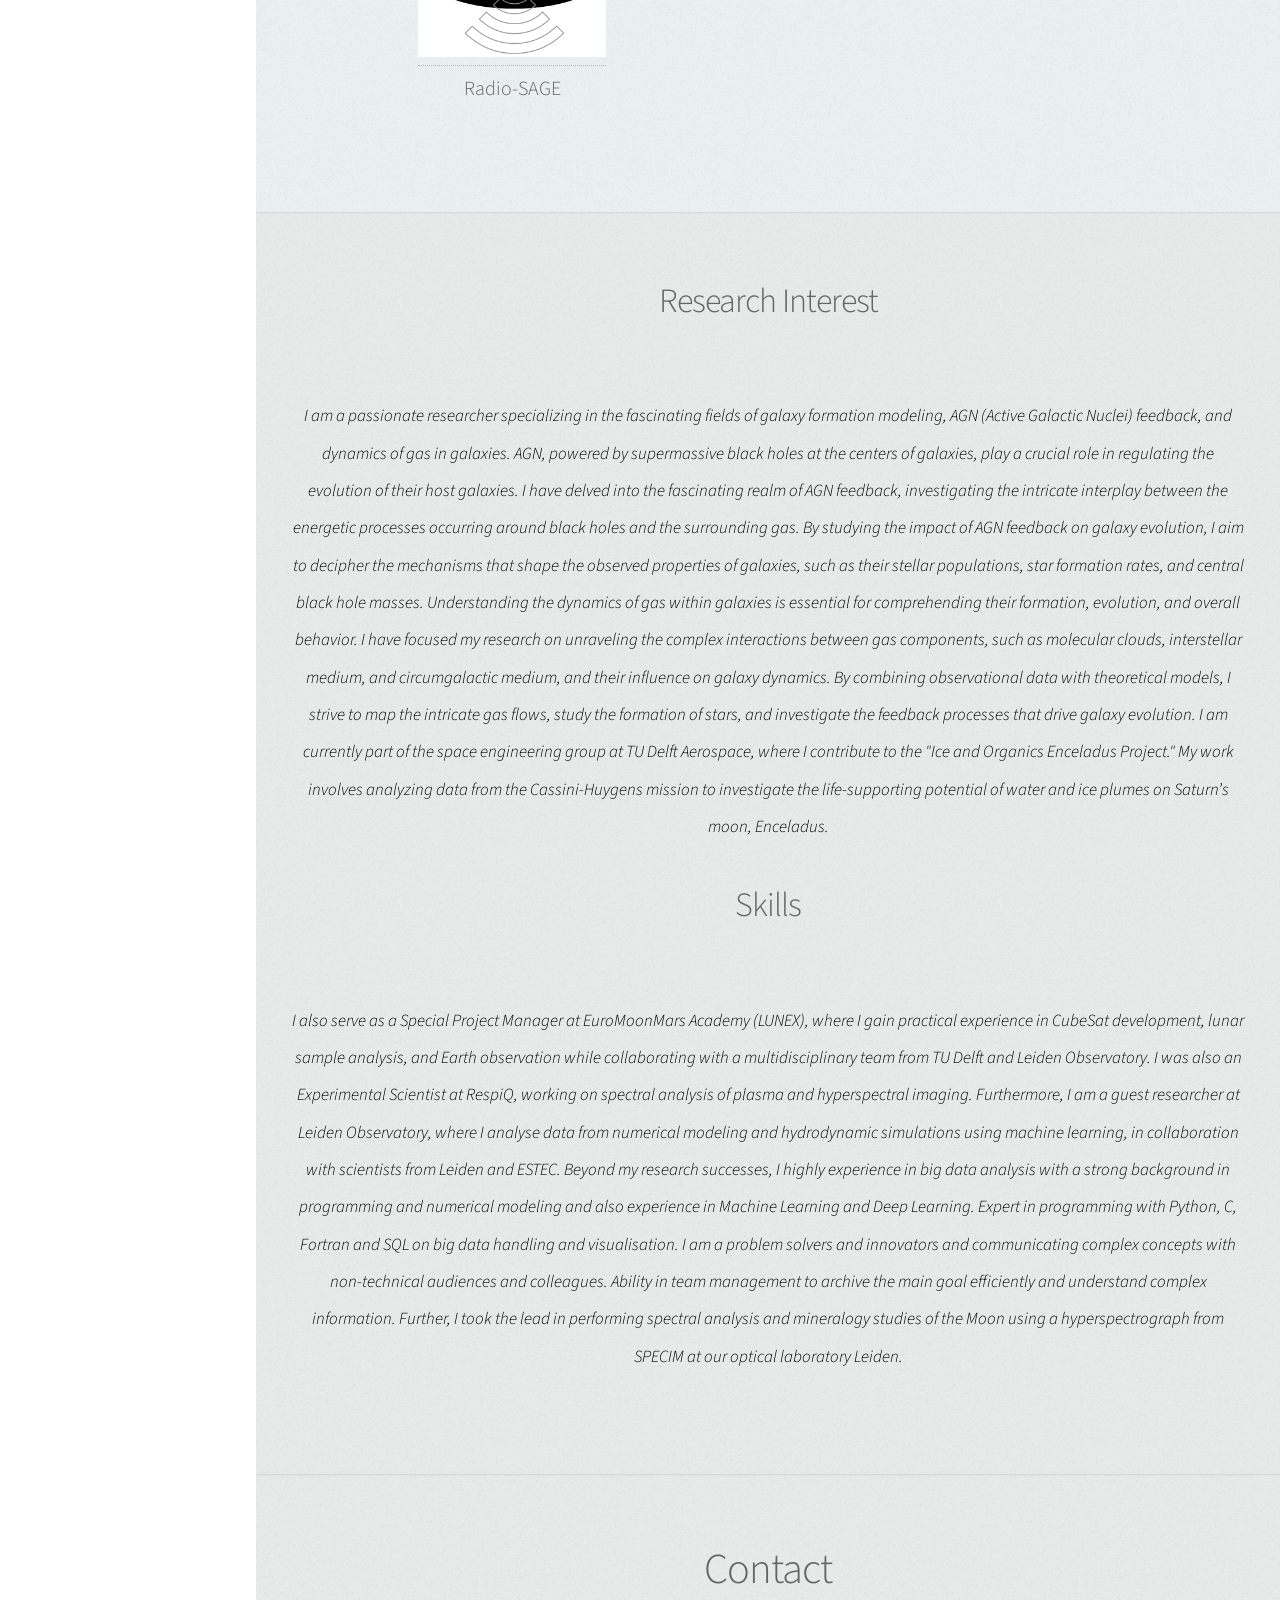
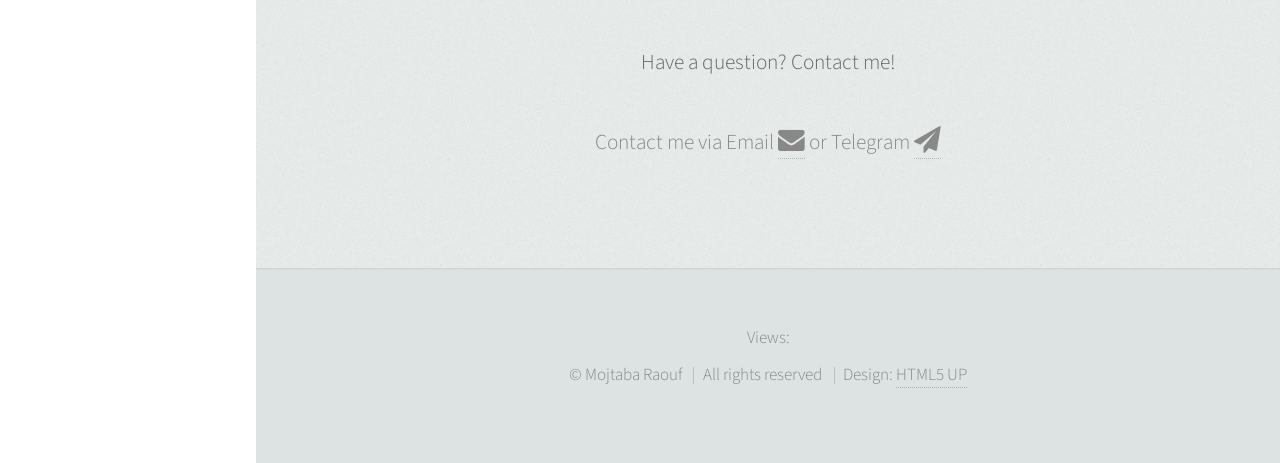
==== commit 28f22306: "Update index.html" ====
--- a/index.html
+++ b/index.html
@@ -210,7 +210,7 @@
 										<a class="image fit"><img src="images/CubeSat.png" alt="" /></a>
 										<header>
 											<h4>CubeSat - EMEC</h4>
-											<h3>The EMEC 3U CubeSat, designed for low Earth orbit deployment, features a payload centered on a hyperspectrograph and a single-point spectrograph for environmental monitoring through hyperspectral imaging. We will test and optical design the payload by evaluating the performance of both the single-point spectrograph and hyperspectral imager, focusing on capturing detailed spectral data across visible to near-infrared wavelengths to identify environmental signatures such as vegetation health and surface composition. See <a href="https://www.hou.usra.edu/meetings/lpsc2025/pdf/2696.pdf" target="_blank">Raouf et al. (2026)</a>.					
+											<h3>The EMEC 3U CubeSat, designed for low Earth orbit deployment, features a payload centered on a hyperspectrograph and a single-point spectrograph for environmental monitoring through hyperspectral imaging. We will test and optical design the payload by evaluating the performance of both the single-point spectrograph and hyperspectral imager, focusing on capturing detailed spectral data across visible to near-infrared wavelengths to identify environmental signatures such as vegetation health and surface composition. See <a href="https://www.hou.usra.edu/meetings/lpsc2025/pdf/2696.pdf" target="_blank">Raouf et al. (2026)</a> and <a href="https://lunex-lab.github.io/cubesat/index.html" target="_blank">Website</a>					
 											</h3>
 										</header>
 									</article>
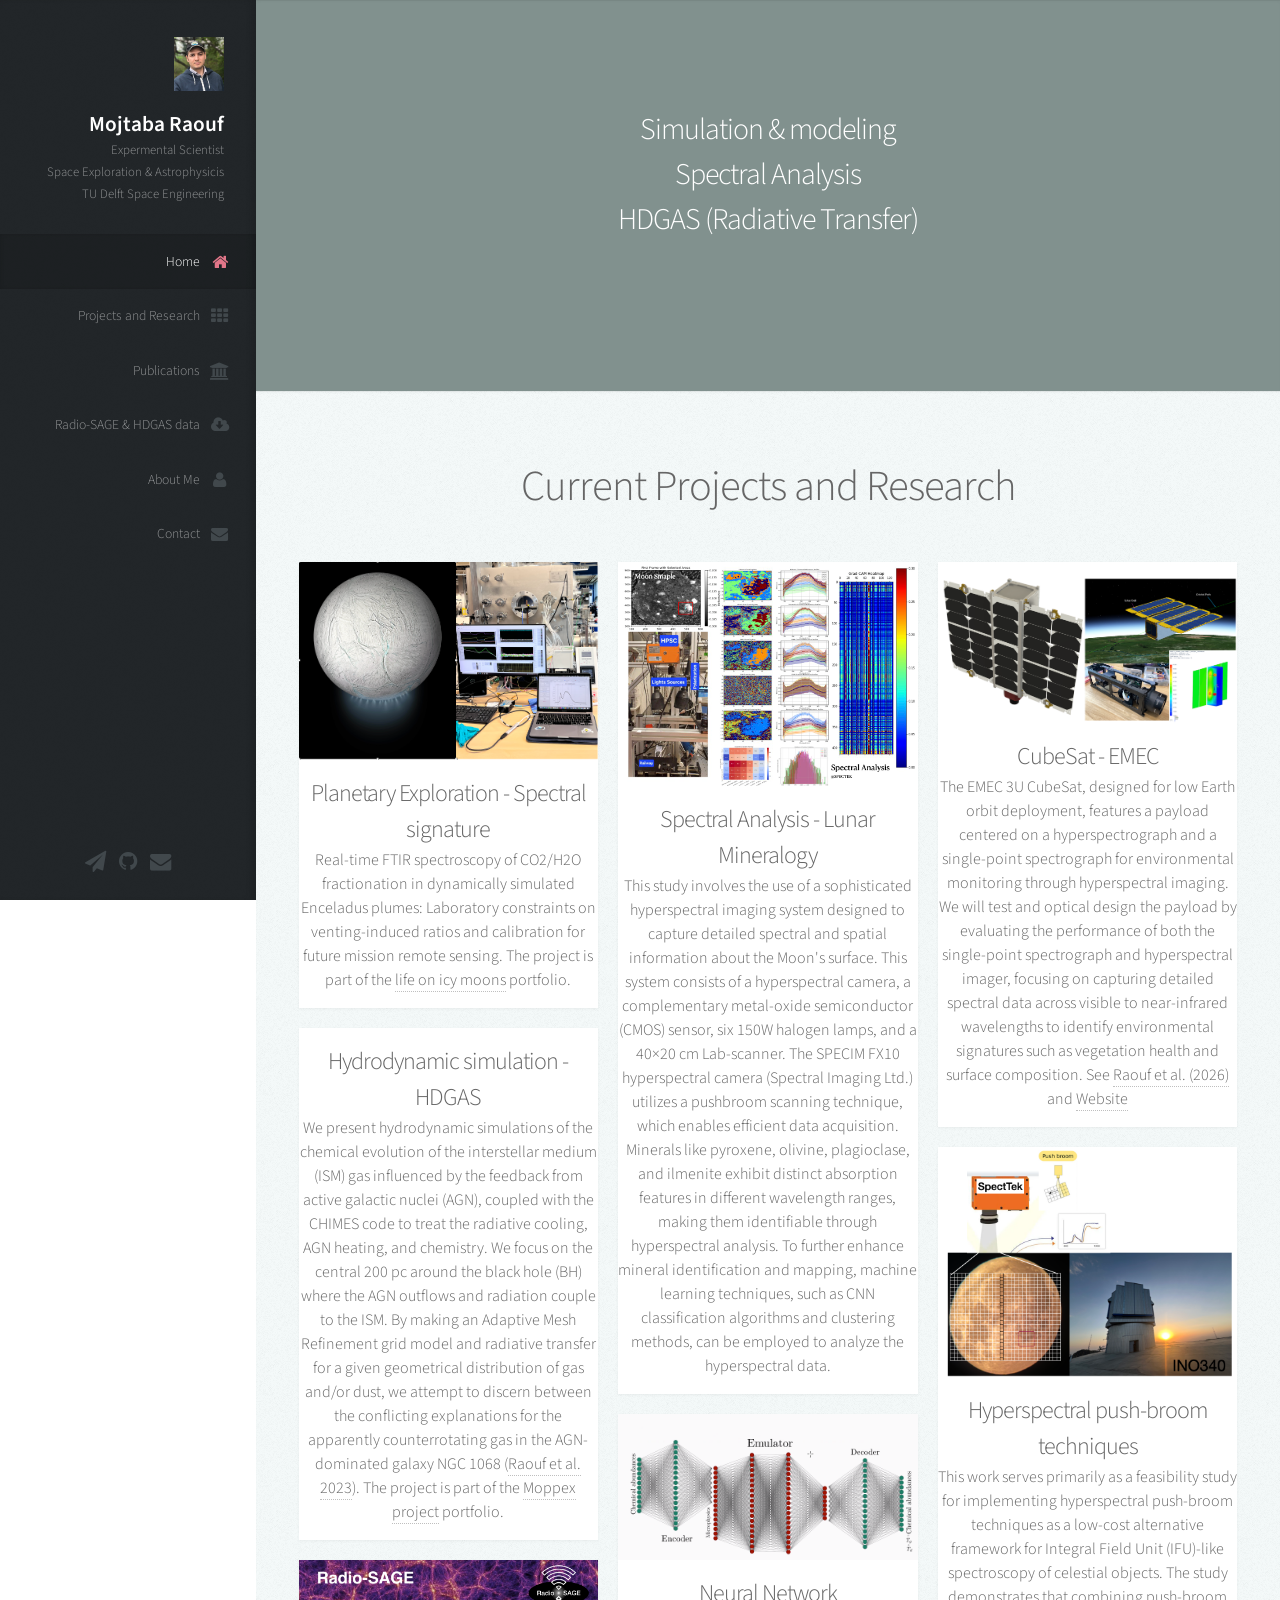
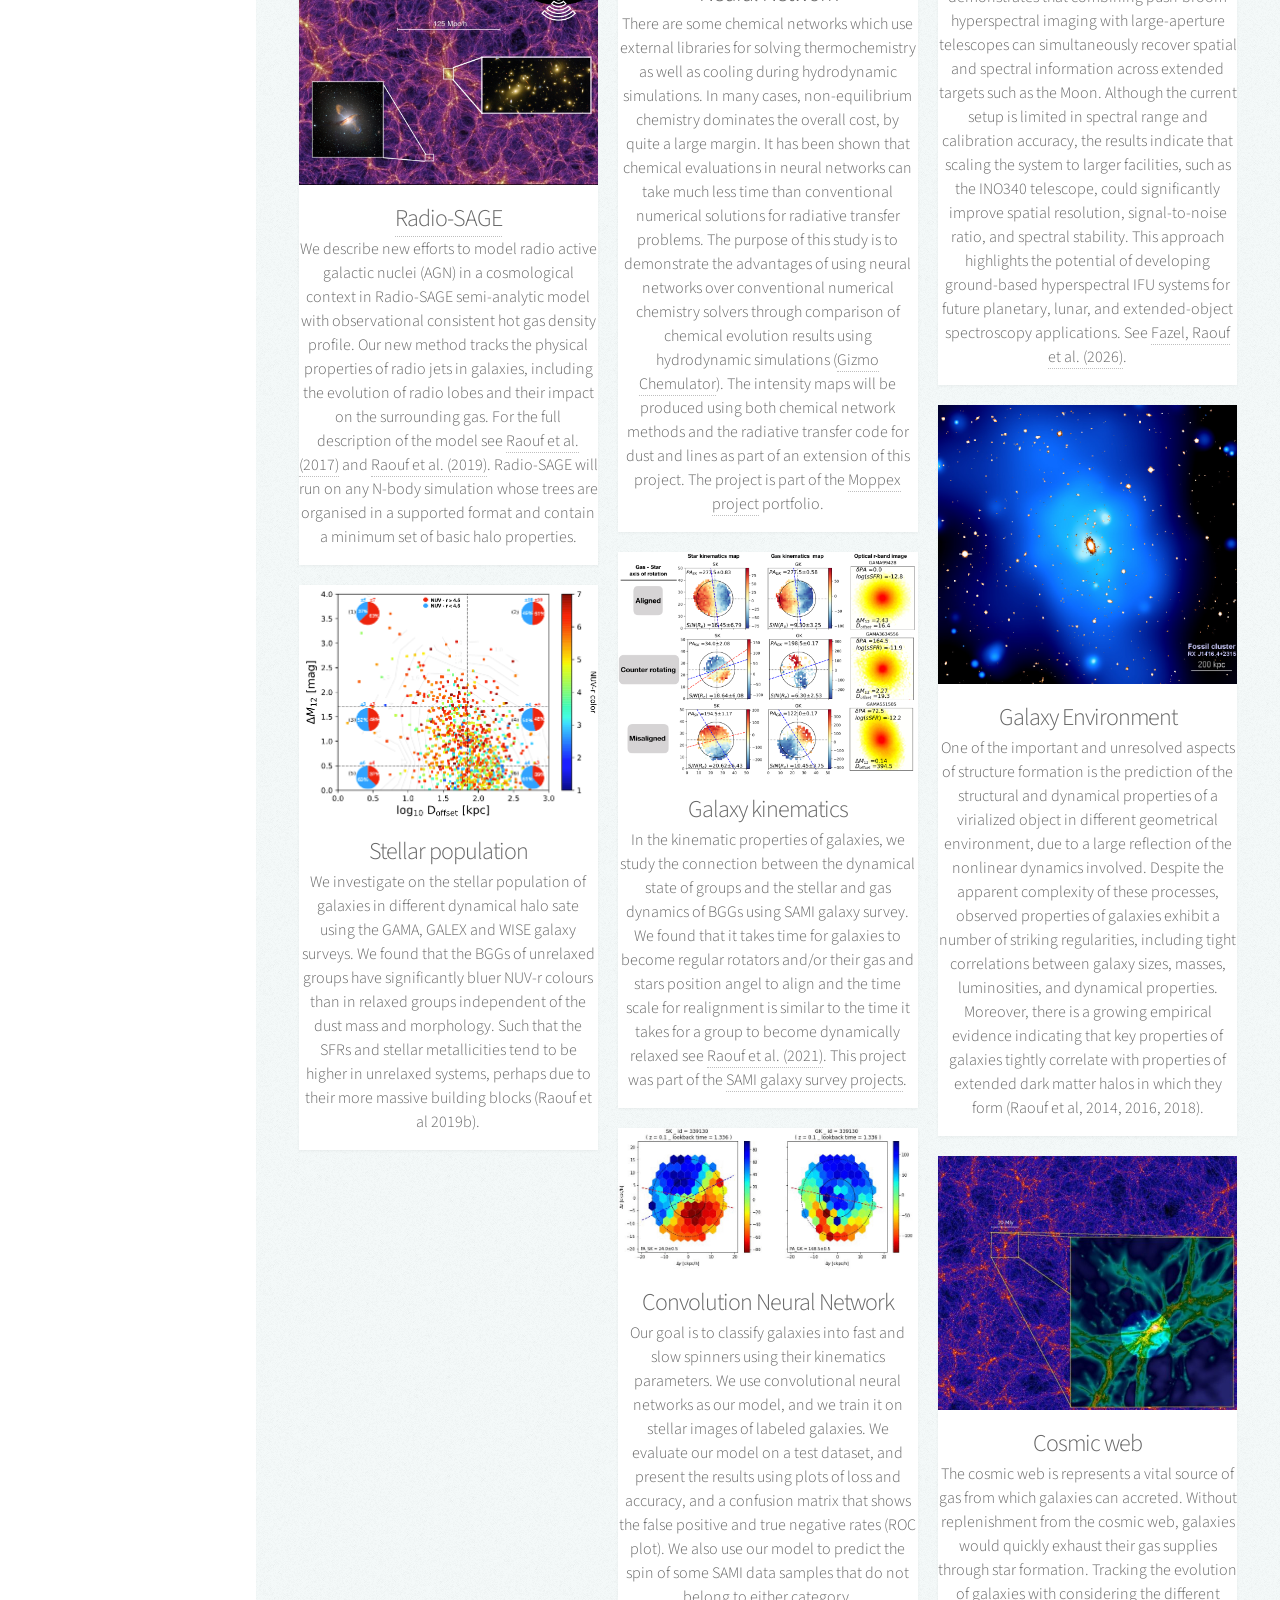
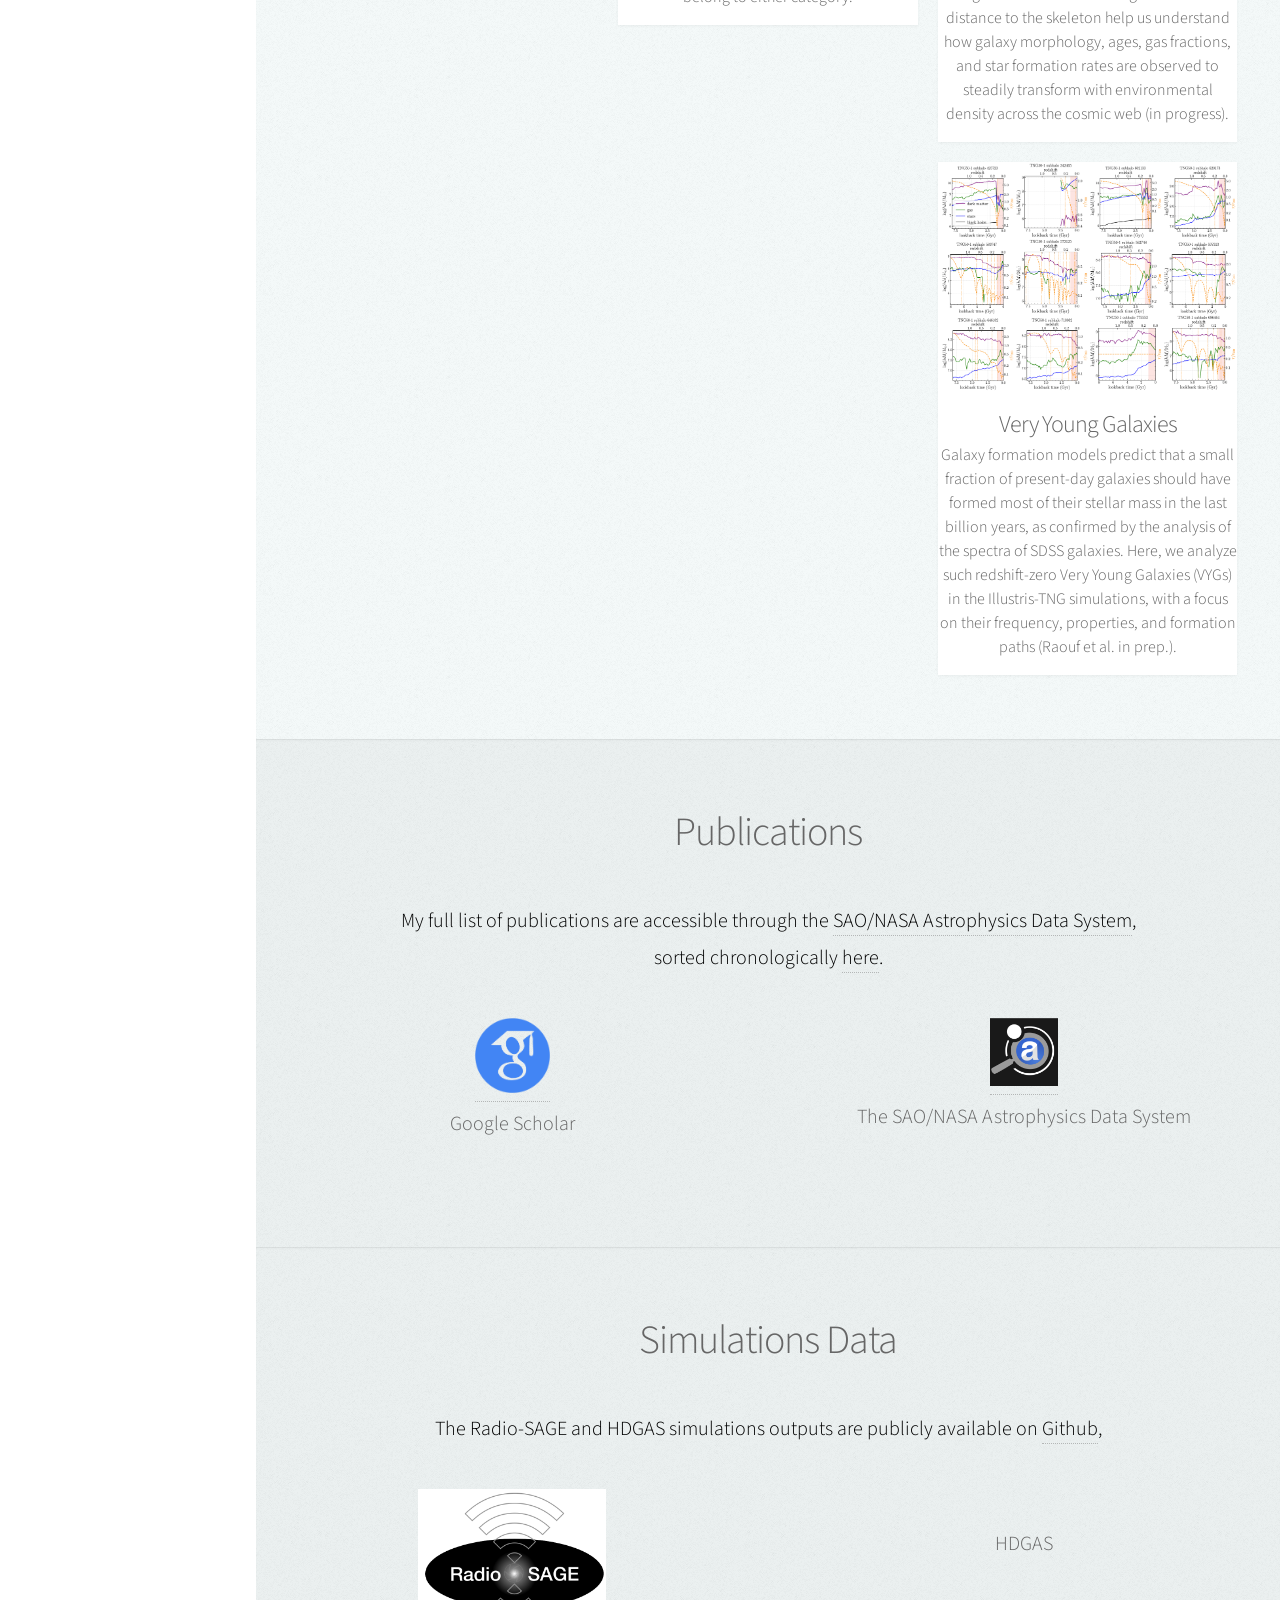
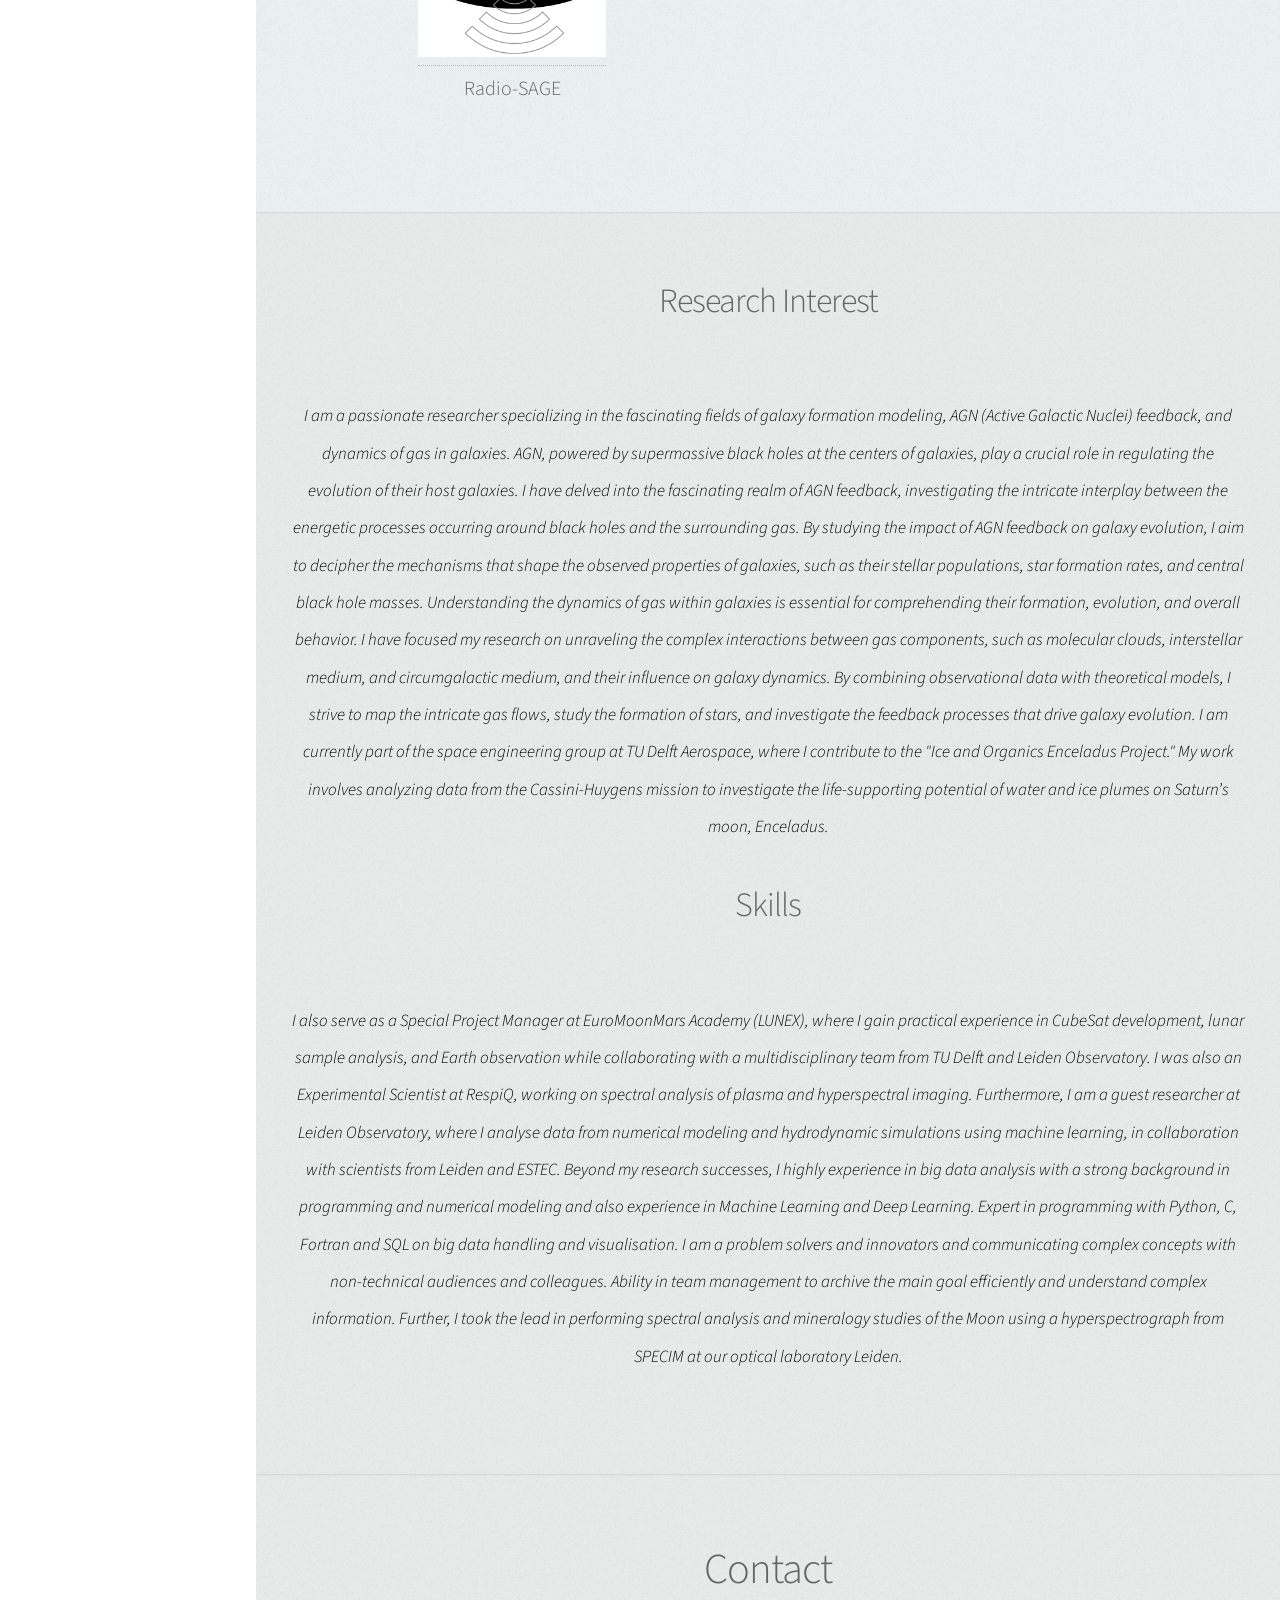
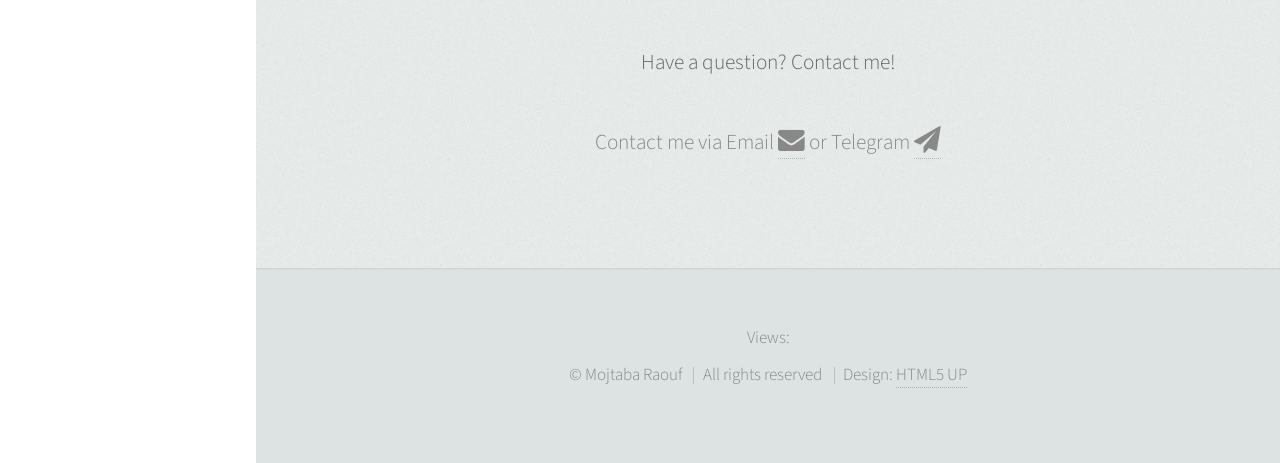
==== commit 3ed72c61: "Update index.html" ====
--- a/index.html
+++ b/index.html
@@ -173,7 +173,7 @@
 										<a class="image fit"><img src="images/Spectral_analysis.jpg" alt="" /></a> 
 										<header>
 
-											<h4>Spectral Analysis - Moon mineralogy - SPECTEK</h4>
+											<h4>Spectral Analysis - Lunar Mineralogy</h4>
 											<h3> This study involves the use of a sophisticated hyperspectral imaging system designed to capture detailed spectral and spatial information about the Moon's surface. This system consists of a hyperspectral camera, a complementary metal-oxide semiconductor (CMOS) sensor, six 150W halogen lamps, and a 40×20 cm Lab-scanner. The SPECIM FX10 hyperspectral camera (Spectral Imaging Ltd.) utilizes a pushbroom scanning technique, which enables efficient data acquisition. Minerals like pyroxene, olivine, plagioclase, and ilmenite exhibit distinct absorption features in different wavelength ranges, making them identifiable through hyperspectral analysis. To further enhance mineral identification and mapping, machine learning techniques, such as CNN classification algorithms and clustering methods, can be employed to analyze the hyperspectral data. </h3>
 										</header>
 									</article>		
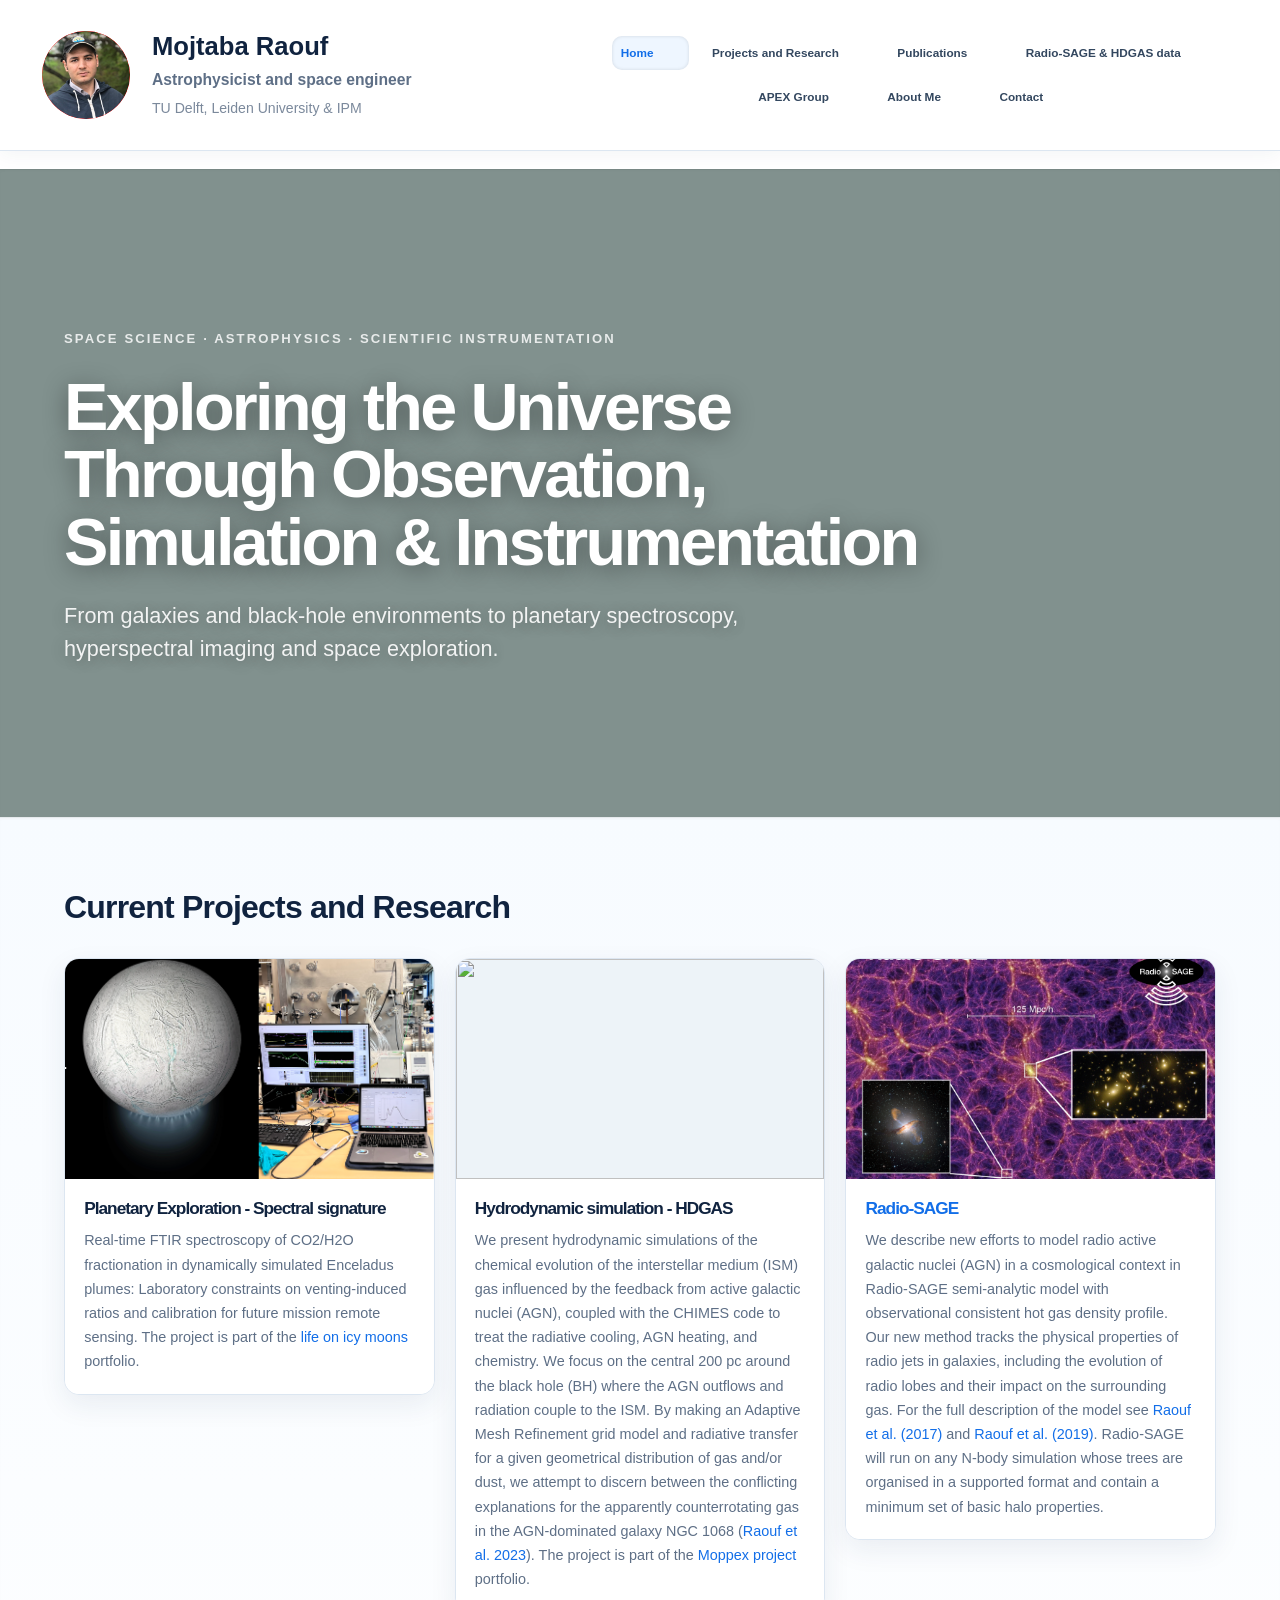
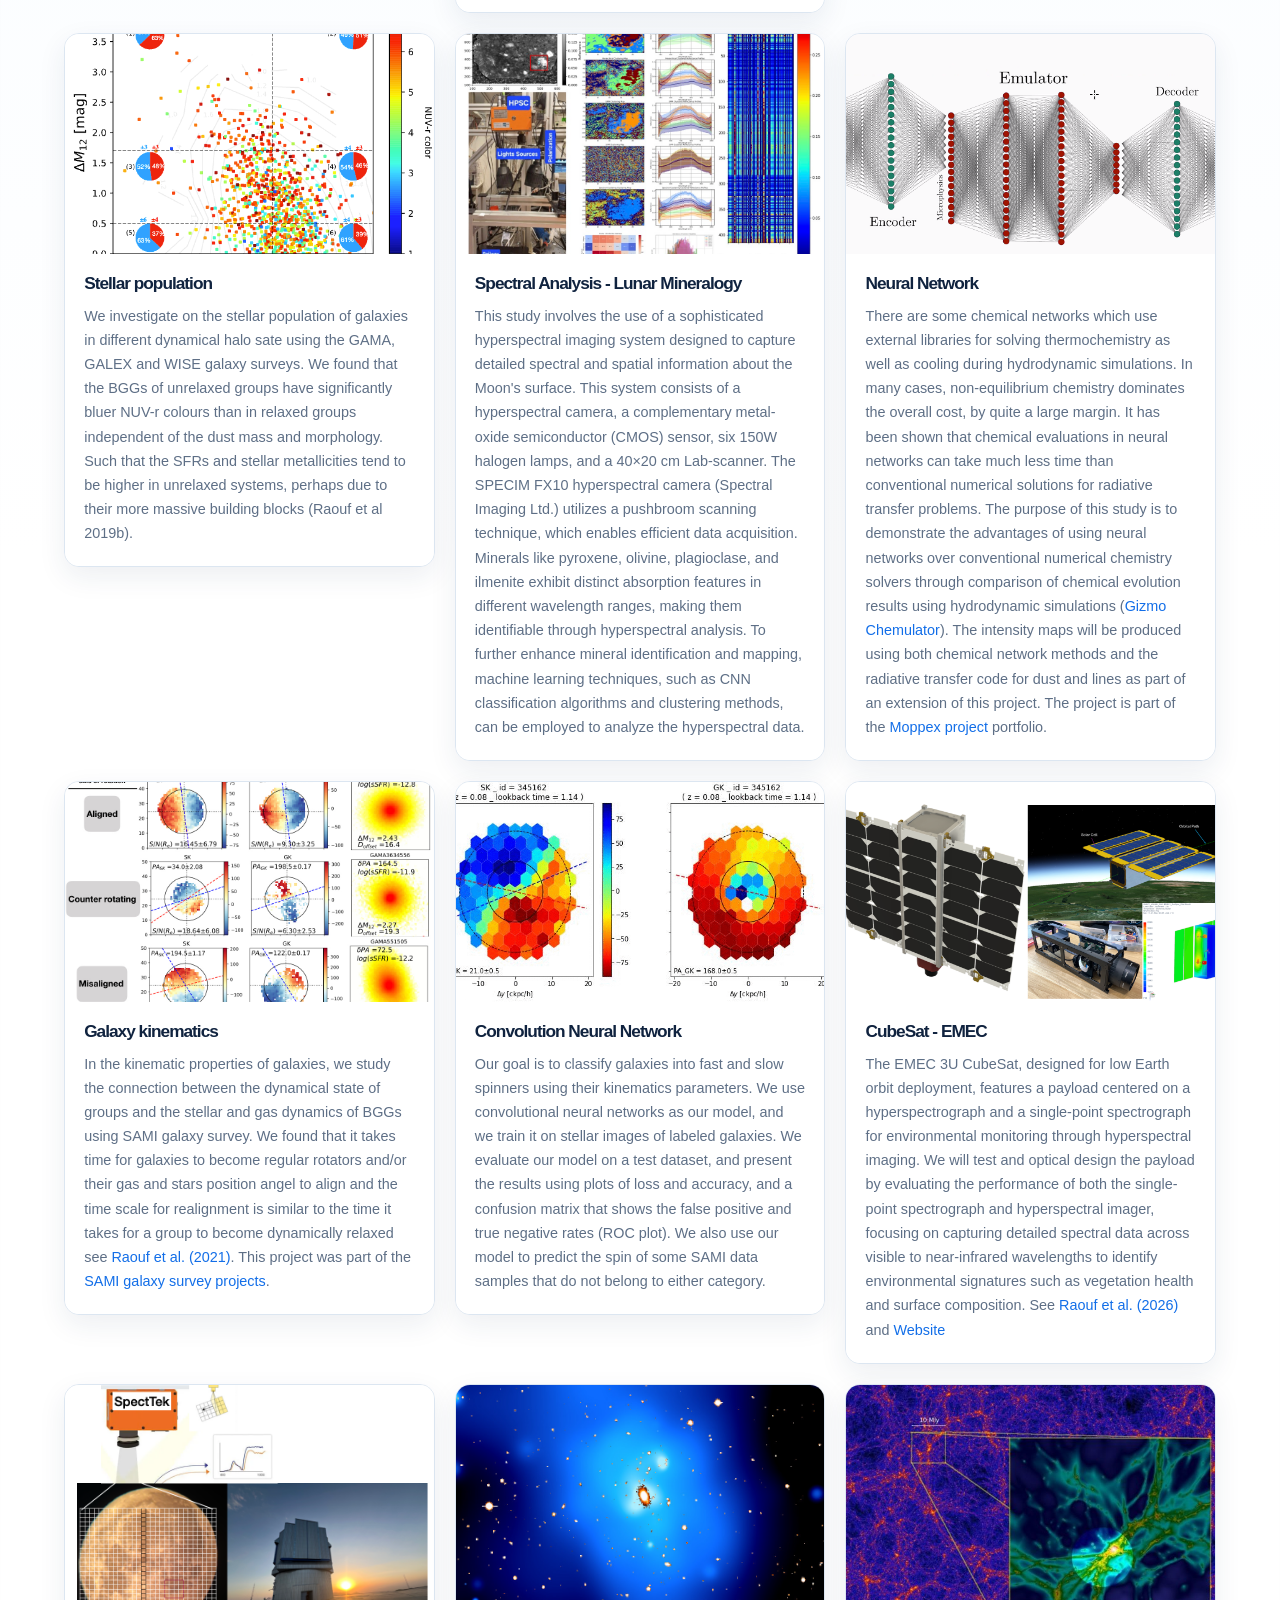
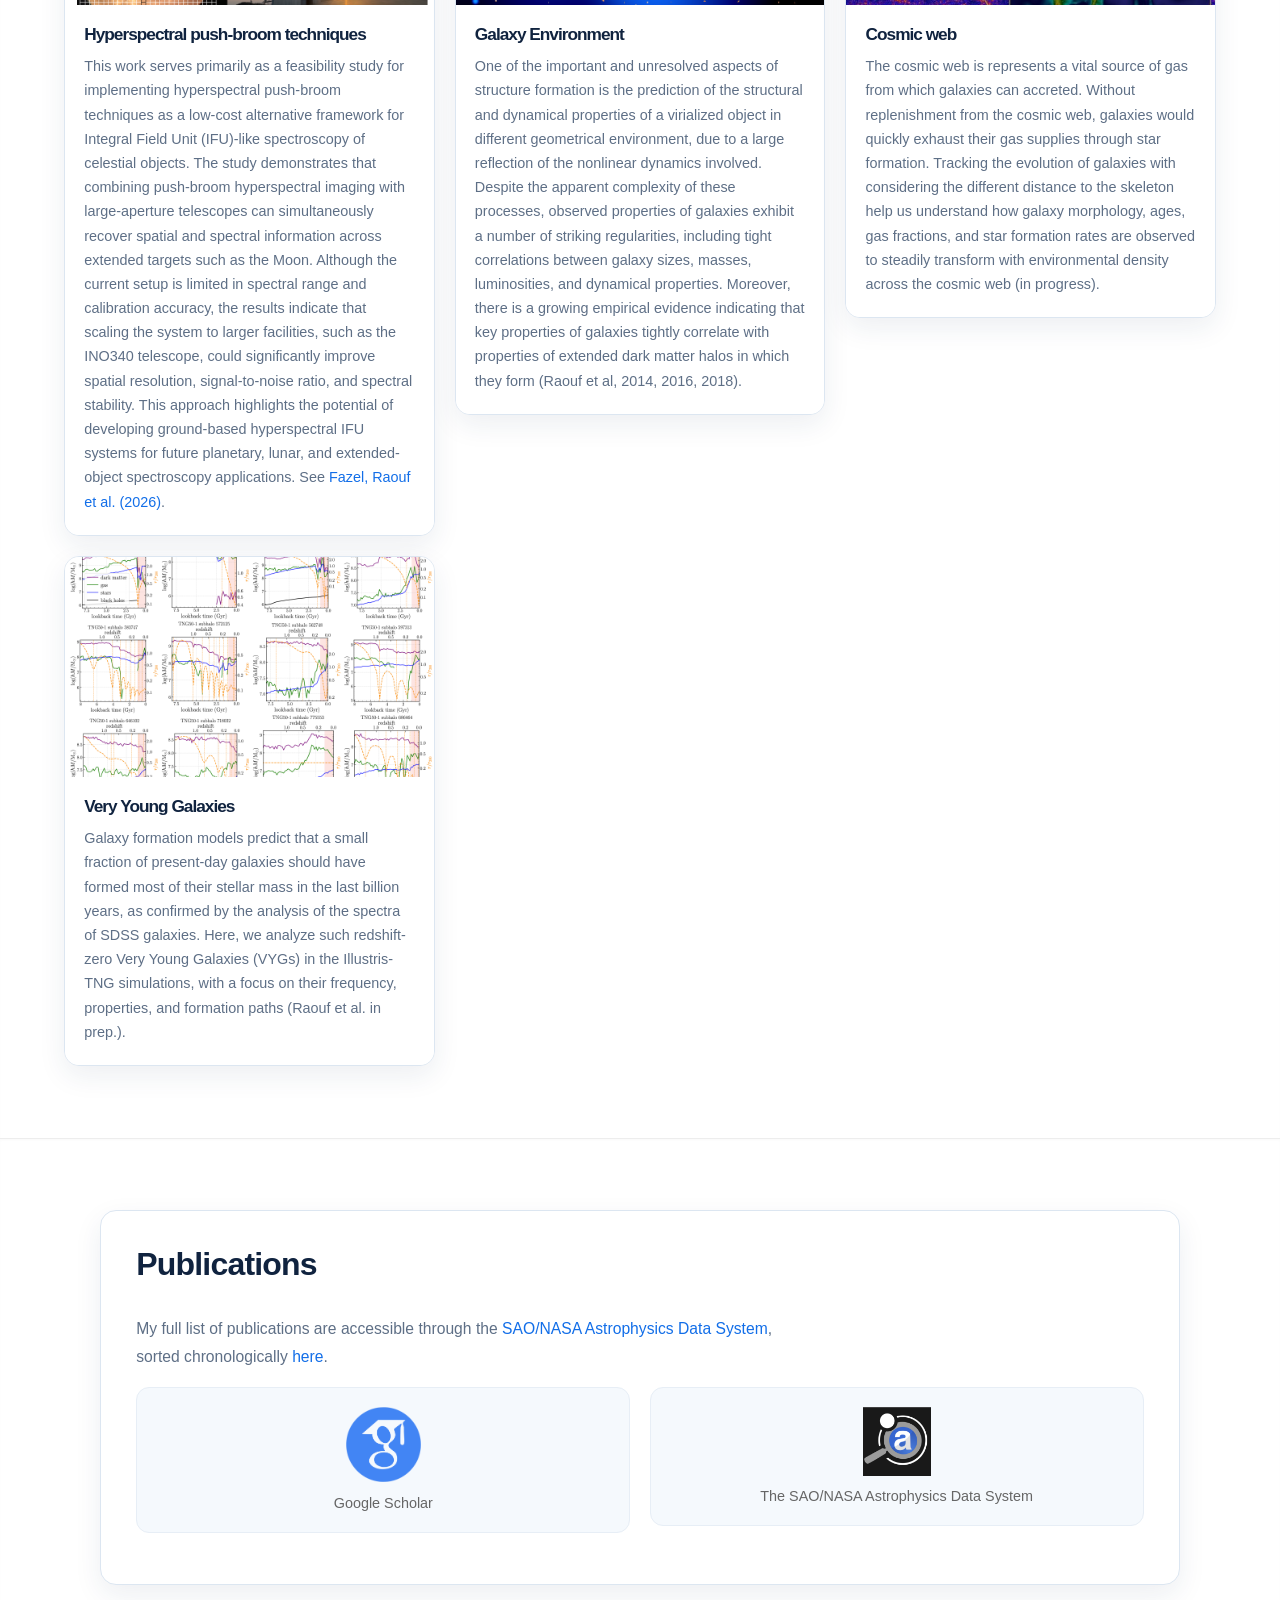
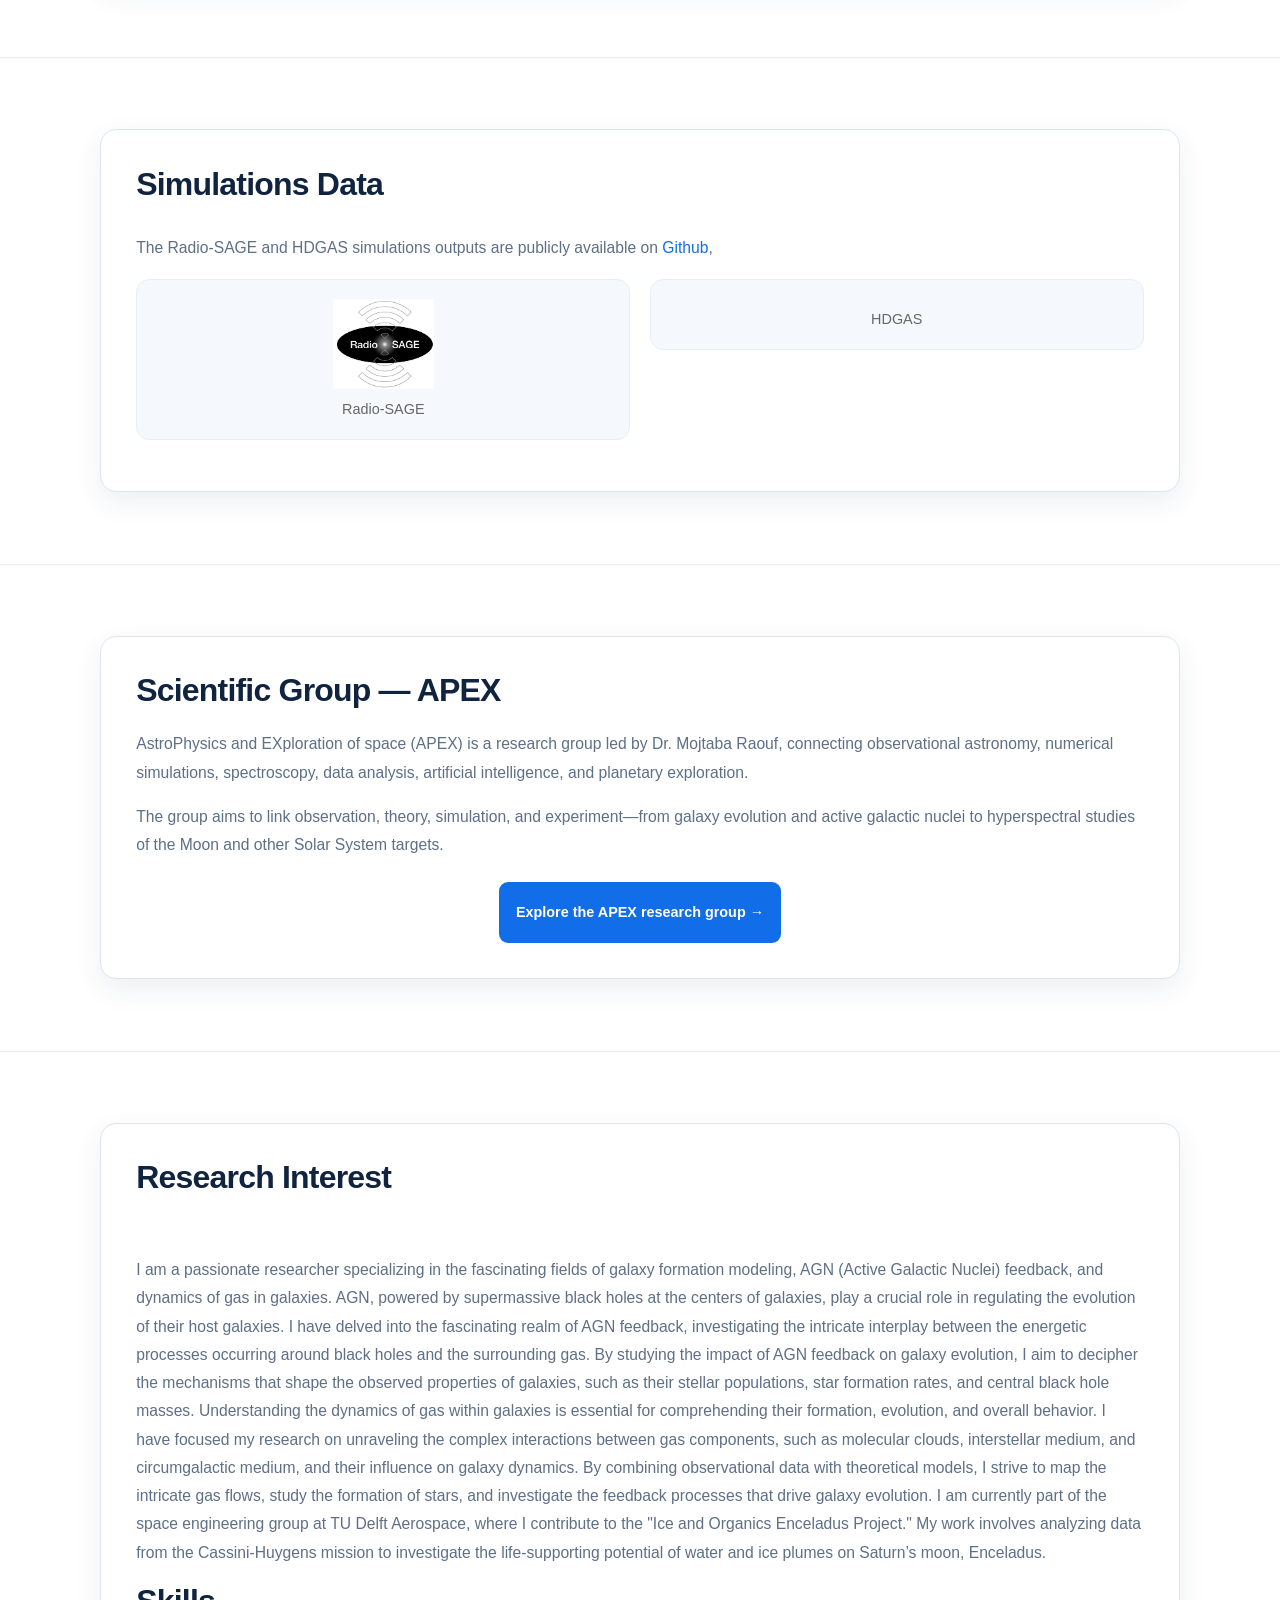
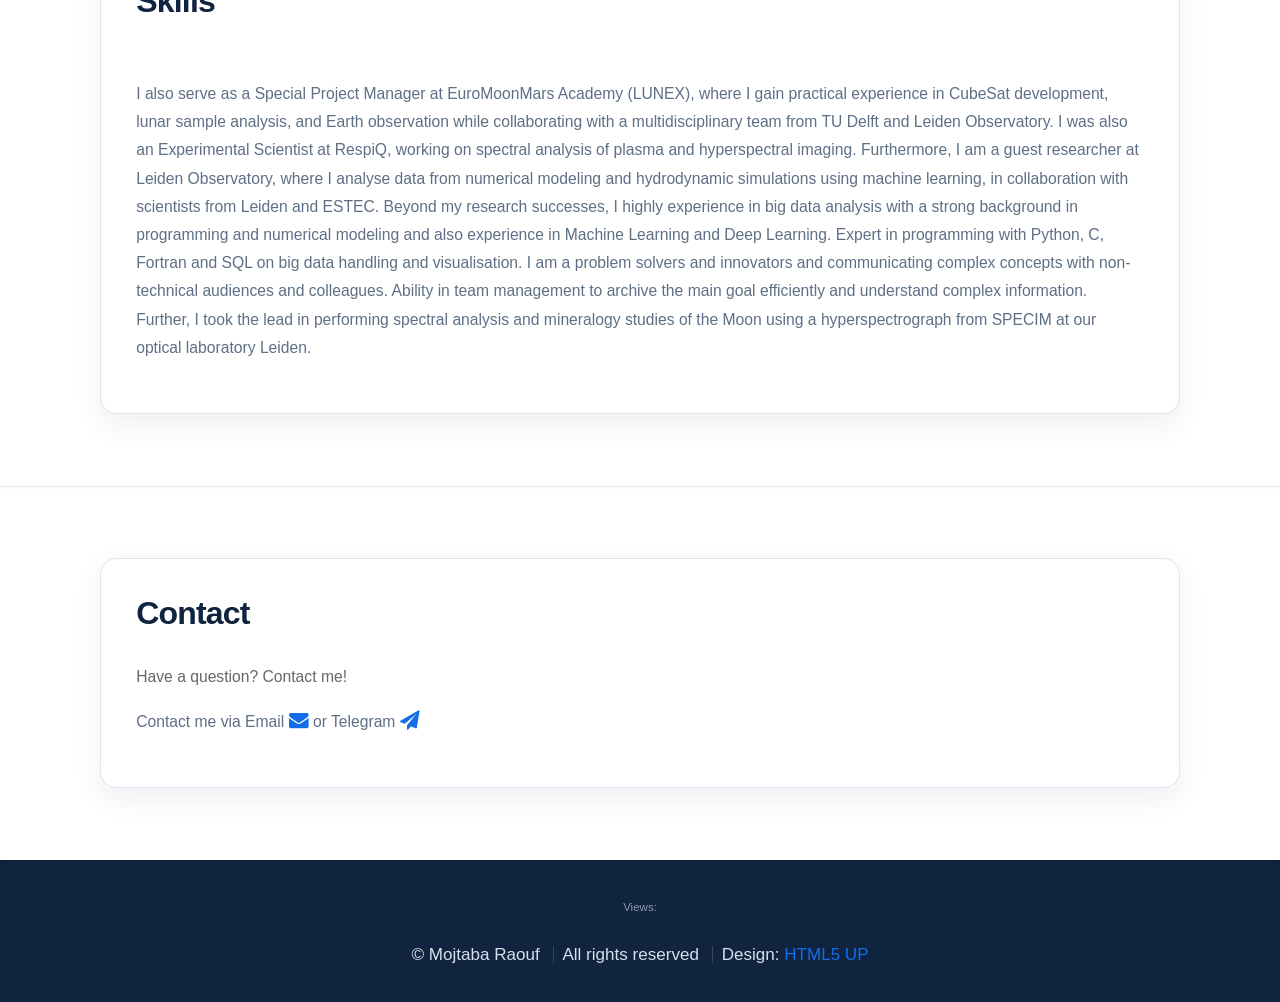
==== commit 991ecf1b: "change" ====
--- a/index.html
+++ b/index.html
@@ -1,492 +1,796 @@
-<!DOCTYPE HTML>
-<!--
-	Prologue by HTML5 UP
-	html5up.net | @n33co
-	Free for personal and commercial use under the CCA 3.0 license (html5up.net/license)
--->
-<html>
-	<head>
-
-		<title>Homepage of Mojtaba Raouf</title>
-		<meta charset="utf-8" />
-		<meta name="viewport" content="width=device-width, initial-scale=1" />
-		<!--[if lte IE 8]><script src="assets/js/ie/html5shiv.js"></script><![endif]-->
-		<link rel="stylesheet" href="assets/css/main.css" />
-		<!--[if lte IE 8]><link rel="stylesheet" href="assets/css/ie8.css" /><![endif]-->
-		<!--[if lte IE 9]><link rel="stylesheet" href="assets/css/ie9.css" /><![endif]-->
-
-		<link rel="apple-touch-icon" sizes="57x57" href="/apple-touch-icon-57x57.png">
-		<link rel="apple-touch-icon" sizes="60x60" href="/apple-touch-icon-60x60.png">
-		<link rel="apple-touch-icon" sizes="72x72" href="/apple-touch-icon-72x72.png">
-		<link rel="apple-touch-icon" sizes="76x76" href="/apple-touch-icon-76x76.png">
-		<link rel="apple-touch-icon" sizes="114x114" href="/apple-touch-icon-114x114.png">
-		<link rel="apple-touch-icon" sizes="120x120" href="/apple-touch-icon-120x120.png">
-		<link rel="apple-touch-icon" sizes="144x144" href="/apple-touch-icon-144x144.png">
-		<link rel="apple-touch-icon" sizes="152x152" href="/apple-touch-icon-152x152.png">
-		<link rel="apple-touch-icon" sizes="180x180" href="/apple-touch-icon-180x180.png">
-		<link rel="icon" type="image/png" href="/favicon-32x32.png" sizes="32x32">
-		<link rel="icon" type="image/png" href="/favicon-194x194.png" sizes="194x194">
-		<link rel="icon" type="image/png" href="/favicon-96x96.png" sizes="96x96">
-		<link rel="icon" type="image/png" href="/android-chrome-192x192.png" sizes="192x192">
-		<link rel="icon" type="image/png" href="/favicon-16x16.png" sizes="16x16">
-		<link rel="manifest" href="/manifest.json">
-		<meta name="msapplication-TileColor" content="#da532c">
-		<meta name="msapplication-TileImage" content="/mstile-144x144.png">
-		<meta name="theme-color" content="#ffffff">
-
-	</head>
-	<body>
-
-		<!-- Header -->
-			<div id="header">
-
-				<div class="top">
-
-					<!-- Logo -->
-						<div id="logo">
-		        				<span class="image avatar50"><img src="images/mojtaba.jpg" alt=""  /></span>
-							<h1 id="title">Mojtaba Raouf</h1>
-							<p>Expermental Scientist</p>
-							<p>Space Exploration & Astrophysicis</p>
-							<p>TU Delft Space Engineering </p>
-						</div>
-
-					<!-- Nav -->
-						<nav id="nav">
-							<!--
-								Prologue's nav expects links in one of two formats:
-
-								1. Hash link (scrolls to a different section within the page)
-
-								   <li><a href="#foobar" id="foobar-link" class="icon fa-whatever-icon-you-want skel-layers-ignoreHref"><span class="label">Foobar</span></a></li>
-
-								2. Standard link (sends the user to another page/site)
-
-								   <li><a href="http://foobar.tld" id="foobar-link" class="icon fa-whatever-icon-you-want"><span class="label">Foobar</span></a></li>
-							-->
-							<ul>
-								<li><a href="#top" id="top-link" class="skel-layers-ignoreHref"><span class="icon fa-home">Home</span></a></li>
-								<li><a href="#research" id="research-link" class="skel-layers-ignoreHref"><span class="icon fa-th">Projects and Research</span></a></li>
-								<li><a href="#publications" id="pubs-link" class="skel-layers-ignoreHref"><span class="icon fa-university">Publications</span></a></li>
-                                <li><a href="#Radio-SAGE" id="pubs-link" class="skel-layers-ignoreHref"><span class="icon fa-cloud-download">Radio-SAGE & HDGAS data</span></a></li>
-								<li><a href="#about" id="about-link" class="skel-layers-ignoreHref"><span class="icon fa-user">About Me</span></a></li>
-								<li><a href="#contact" id="contact-link" class="skel-layers-ignoreHref"><span class="icon fa-envelope">Contact</span></a></li>
-							</ul>
-						</nav>
-
-				</div>
-
-				<div class="bottom">
-
-					<!-- Social Icons -->
-						<ul class="icons">
-							<li><a href="https://telegram.me/mojtabaraouf" target="_blank" class="icon fa-paper-plane"><span class="label">Telegram</span></a></li>
-							<!-- <li><a href="#" target="_blank" class="icon fa-facebook"><span class="label">Facebook</span></a></li> -->
-							<li><a href="https://github.com/mojtabaraouf" target="_blank" class="icon fa-github"><span class="label">Github</span></a></li>
-							<!-- <li><a href="#" target="_blank" class="icon fa-dribbble"><span class="label">Dribbble</span></a></li> -->
-							<li><a href="mailto:mojtaba.raouf@gmail.com" class="icon fa-envelope"><span class="label">Email</span></a></li>
-<!-- 							<div class="views">
-    							<span class="views">
-     							   <img src="https://visitor-badge.glitch.me/badge?page_id={{ .Permalink }}" alt="Views"/>
-   							 </span>
-							</div> -->
-						</ul>
-
-				</div>
-
-			</div>
-
-
-		<!-- Main -->
-			<div id="main">
-
-				<!-- Intro -->
-					<section id="top" class="one dark cover">
-						<div class="container">
-
-							<header>
-								<h2 style="color:white;font-size:30px;" class="alt"><strong>Simulation & modeling</strong></a></h2>
-								<h2 style="color:white;font-size:30px;" class="alt"><strong>Spectral Analysis</strong></a></h2>
-								<h2 style="color:white;font-size:30px;" class="alt"><strong>HDGAS (Radiative Transfer)</strong></a></h2>
- 								<!-- <p>Ligula scelerisque justo sem accumsan diam quis<br />
-								vitae natoque dictum sollicitudin elementum.</p> -->
-							</header>
-
-							<!-- <footer> -->
-								<!-- <a href="#research" class="button scrolly">Find Out More</a> -->
-							<!-- </footer> -->
-
-						</div>
-					</section>
-
-
-				<!-- research -->
-					<section id="research" class="two">
-						<div class="container">
-
-							<header>
-								<h2>Current Projects and Research</h2>
-							</header>
-
-							<div class="row">
-								<div class="4u 12u$(mobile)">
-									<article style="color:black;font-size:20px;" class="item">
-										<!-- <a class="image fit"><img src="images/Density_1311.gif" alt="" /></a> -->
-										<a class="image fit"><img src="images/Enceladus2.png" alt="" /></a> 
-										<header>
-											<h4>Planetary Exploration - Spectral signature</h4>
-											<h3>Real-time FTIR spectroscopy of CO2/H2O fractionation in dynamically simulated Enceladus plumes: Laboratory constraints on venting-induced ratios and calibration for future mission remote sensing.
-											The project is part of the <a href="https://www.tudelft.nl/2025/lr/tu-delft-onderzoekers-ontvangen-nwo-financiering-voor-onderzoek-naar-leven-op-ijzige-manen" target="_blank">life on icy moons</a> portfolio. </h3>
-										</header>
-									</article>																
-									<article style="color:black;font-size:20px;" class="item">
-										<!-- <a class="image fit"><img src="images/Density_1311.gif" alt="" /></a> -->
-										<a class="image fit"><img src="images/HDGAS.gif" alt="" /></a> 
-										<header>
-
-											<h4>Hydrodynamic simulation - HDGAS</h4>
-											<h3> We present hydrodynamic simulations of the chemical evolution of the interstellar medium (ISM) gas influenced by the feedback from active galactic nuclei (AGN), coupled with the CHIMES code to treat the radiative cooling, AGN heating, and chemistry. We focus on the central 200 pc around the black hole (BH) where the AGN outflows and radiation couple to the ISM. 
-											By making an Adaptive Mesh Refinement grid model and radiative transfer for a given geometrical distribution of gas and/or dust,  we attempt to discern between the conflicting explanations for the apparently counterrotating gas in the AGN-dominated galaxy NGC 1068 (<a href="https://ui.adsabs.harvard.edu/abs/2023arXiv230614573R/abstract" target="_blank">Raouf et al. 2023</a>). 
-											The project is part of the <a href="https://moppex.github.io/people.html" target="_blank">Moppex project</a> portfolio. </h3>
-										</header>
-									</article>
-									<article style="color:black;font-size:20px;" class="item">
-										<a class="image fit"><img src="images/RadioSAGE.jpg" alt="" /></a>
-										<header>
-											<h4><a href="https://github.com/mojtabaraouf/sage" target="_blank">Radio-SAGE</a></h4>
-											<h3> We describe new efforts to model radio active galactic nuclei (AGN) in a cosmological context in Radio-SAGE semi-analytic model with observational consistent hot gas density profile. Our new method tracks the physical properties of radio jets in galaxies, including the evolution of radio lobes and their impact on the surrounding gas.
-										    For the full description of the model see <a href="https://ui.adsabs.harvard.edu/abs/2017MNRAS.471..658R/abstract" target="_blank">Raouf et al. (2017)</a> and <a href="https://ui.adsabs.harvard.edu/abs/2019MNRAS.486.1509R/abstract" target="_blank">Raouf et al. (2019)</a>. Radio-SAGE will run on any N-body simulation whose trees are organised in a supported format and contain a minimum set of basic halo properties.</h3>
-										</header>
-									</article>
-									<!-- </article> -->
- 									<article style="color:black;font-size:20px;" class="item">
-										<a class="image fit"><img src="images/Stellar_pop.png" alt="" /></a>
-										<header>
-											<h4>Stellar population</h4>
-											<h3>We investigate on the stellar population of galaxies in different dynamical halo sate using the GAMA, GALEX and WISE galaxy surveys. We found that the BGGs of unrelaxed groups have significantly bluer NUV-r colours than in relaxed groups independent of the dust mass and morphology.  Such that the SFRs and  stellar metallicities tend to be higher in unrelaxed systems, perhaps due to their more massive building blocks (Raouf et al 2019b).</h3>
-										</header>
-									</article>										
-								</div>
-								<div class="4u 12u$(mobile)">
-									<article style="color:black;font-size:20px;" class="item">
-										<!-- <a class="image fit"><img src="images/Density_1311.gif" alt="" /></a> -->
-										<a class="image fit"><img src="images/Spectral_analysis.jpg" alt="" /></a> 
-										<header>
-
-											<h4>Spectral Analysis - Lunar Mineralogy</h4>
-											<h3> This study involves the use of a sophisticated hyperspectral imaging system designed to capture detailed spectral and spatial information about the Moon's surface. This system consists of a hyperspectral camera, a complementary metal-oxide semiconductor (CMOS) sensor, six 150W halogen lamps, and a 40×20 cm Lab-scanner. The SPECIM FX10 hyperspectral camera (Spectral Imaging Ltd.) utilizes a pushbroom scanning technique, which enables efficient data acquisition. Minerals like pyroxene, olivine, plagioclase, and ilmenite exhibit distinct absorption features in different wavelength ranges, making them identifiable through hyperspectral analysis. To further enhance mineral identification and mapping, machine learning techniques, such as CNN classification algorithms and clustering methods, can be employed to analyze the hyperspectral data. </h3>
-										</header>
-									</article>		
-									<article style="color:black;font-size:20px;" class="item">
-										<a class="image fit"><img src="images/NN.png" alt="" /></a>
-										<header>
-											<h4>Neural Network</h4>
-											<h3>There are some chemical networks which use external libraries for solving thermochemistry as well as cooling during hydrodynamic simulations. In many cases, non-equilibrium chemistry dominates the overall cost, by quite a large margin. It has been shown that chemical evaluations in neural networks can take much less time than conventional numerical solutions for radiative transfer problems. 
-											The purpose of this study is to demonstrate the advantages of using neural networks over conventional numerical chemistry solvers through comparison of chemical evolution results using hydrodynamic simulations (<a href="https://github.com/mojtabaraouf/Gizmo_Chemulator" target="_blank">Gizmo Chemulator</a>). The intensity maps will be produced using both chemical network methods and the radiative transfer code for dust and lines as part of an extension of this project.
-											The project is part of the <a href="https://moppex.github.io/people.html" target="_blank">Moppex project</a> portfolio. </h3></h3>
-										</header>
-									</article>
-									<article style="color:black;font-size:20px;" class="item">
-										<a class="image fit"><img src="images/SAMI-IMAGE.jpg" alt="" /></a>
-										<header>
-											<h4>Galaxy kinematics</h4>
-											<h3>
-											In the kinematic properties of galaxies, we study the connection between the dynamical state of groups and the stellar and gas dynamics of BGGs using SAMI galaxy survey. We found that it takes time for galaxies to become regular rotators and/or their gas and stars position angel to align and the time scale for realignment is similar to the time it takes for a group to become dynamically relaxed see <a href="https://ui.adsabs.harvard.edu/abs/2020arXiv201208634R/abstract" target="_blank">Raouf et al. (2021)</a>.
-											This project was part of the <a href="http://sami-survey.org/" target="_blank">SAMI galaxy survey projects</a>.</h3>
-										</header>
-									</article>
-									</article>
- 									<article style="color:black;font-size:20px;" class="item">
-										<a class="image fit"><img src="images/DM_377804.gif" alt="" /></a>
-										<header>
-											<h4>Convolution Neural Network</h4>
-											<h3>Our goal is to classify galaxies into fast and slow spinners using their kinematics parameters. We use convolutional neural networks as our model, and we train it on stellar images of labeled galaxies. We evaluate our model on a test dataset, and present the results using plots of loss and accuracy, and a confusion matrix that shows the false positive and true negative rates (ROC plot). We also use our model to predict the spin of some SAMI data samples that do not belong to either category.</h3>
-										</header>
-									</article>										
-								</div>
-								<div class="4u$ 12u$(mobile)">
-									<article style="color:black;font-size:20px;" class="item">
-										<!-- <a class="image fit"><img src="images/300px-HCG_7.jpg" alt="" /></a> -->
-										<a class="image fit"><img src="images/CubeSat.png" alt="" /></a>
-										<header>
-											<h4>CubeSat - EMEC</h4>
-											<h3>The EMEC 3U CubeSat, designed for low Earth orbit deployment, features a payload centered on a hyperspectrograph and a single-point spectrograph for environmental monitoring through hyperspectral imaging. We will test and optical design the payload by evaluating the performance of both the single-point spectrograph and hyperspectral imager, focusing on capturing detailed spectral data across visible to near-infrared wavelengths to identify environmental signatures such as vegetation health and surface composition. See <a href="https://www.hou.usra.edu/meetings/lpsc2025/pdf/2696.pdf" target="_blank">Raouf et al. (2026)</a> and <a href="https://lunex-lab.github.io/cubesat/index.html" target="_blank">Website</a>					
-											</h3>
-										</header>
-									</article>
-									<article style="color:black;font-size:20px;" class="item">
-										<!-- <a class="image fit"><img src="images/300px-HCG_7.jpg" alt="" /></a> -->
-										<a class="image fit"><img src="images/IFU_INO.png" alt="" /></a>
-										<header>
-											<h4>Hyperspectral push-broom techniques</h4>
-											<h3>This work serves primarily as a feasibility study for implementing hyperspectral push-broom techniques as a low-cost alternative framework for Integral Field Unit (IFU)-like spectroscopy of celestial objects. The study demonstrates that combining push-broom hyperspectral imaging with large-aperture telescopes can simultaneously recover spatial and spectral information across extended targets such as the Moon. Although the current setup is limited in spectral range and calibration accuracy, the results indicate that scaling the system to larger facilities, such as the INO340 telescope, could significantly improve spatial resolution, signal-to-noise ratio, and spectral stability. This approach highlights the potential of developing ground-based hyperspectral IFU systems for future planetary, lunar, and extended-object spectroscopy applications. See <a href="hyperspectral push-broom techniques" target="_blank">Fazel, Raouf et al. (2026)</a>.					
-											</h3>
-										</header>
-									</article>
-
-
-
-									<article style="color:black;font-size:20px;" class="item">
-										<!-- <a class="image fit"><img src="images/300px-HCG_7.jpg" alt="" /></a> -->
-										<a class="image fit"><img src="images/XMM-Newton_observes_fossil_galaxy_cluster.jpg" alt="" /></a>
-										<header>
-											<h4>Galaxy Environment</h4>
-											<h3>One of the important and unresolved aspects of structure formation is the prediction of the structural and dynamical properties of a virialized object in different geometrical environment, due to a large reflection of the nonlinear dynamics involved. Despite the apparent complexity of these processes, observed properties of galaxies exhibit a number of striking regularities,  including tight correlations between galaxy sizes, masses, luminosities, and dynamical properties. Moreover, there is a growing empirical evidence indicating that key properties of galaxies tightly correlate with properties of extended dark matter halos in which they form (Raouf et al, 2014, 2016, 2018).</h3>
-										</header>
-									</article>
-									<article style="color:black;font-size:20px;" class="item">
-										<a class="image fit"><img src="images/cosmicweb.jpg" alt="" /></a>
-										<header>
-											<h4>Cosmic web</h4>
-											<h3>The cosmic web is represents a vital source of gas from which galaxies can accreted. Without replenishment from the cosmic web, galaxies would quickly exhaust their gas supplies through star formation. Tracking the evolution of galaxies with considering the different distance to the skeleton help us understand how galaxy morphology, ages, gas fractions, and star formation rates are observed to steadily transform with environmental density across the cosmic web (in progress).</h3>
-										</header>
-									</article>
- 									<article style="color:black;font-size:20px;" class="item">
-										<a class="image fit"><img src="images/VYGs_TNG50.png" alt="" /></a>
-										<header>
-											<h4>Very Young Galaxies</h4>
-											<h3>Galaxy formation models predict that a small fraction of present-day galaxies should have formed most of their stellar mass in the last billion years, as confirmed by the analysis of the spectra of SDSS galaxies. Here, we analyze such redshift-zero Very Young Galaxies (VYGs) in the Illustris-TNG simulations, with a focus on their frequency,  properties, and  formation paths (Raouf et al. in prep.).</h3>
-										</header>
-									</article>																		
-								</div>
-<!-- ####### -->
-								<!-- <div class="4u$ 12u$(mobile)"> -->
-
-							</div>
-
-						</div>
-					</section>
-
-<!-- Publications -->
-<section id="publications" class="three">
-    <div style="color:black;font-size:20px;" class="card">
-        <header>
-            <h2>Publications</h2>
-        </header>
-
-        <p>My full list of publications are accessible through the <a href="http://www.adsabs.harvard.edu" target="_blank">SAO/NASA Astrophysics Data System</a>,<br />
-            sorted chronologically <a href="https://ui.adsabs.harvard.edu/public-libraries/VR13CC4tREOYHXhD4evN3g" target="_blank">here</a>.</p>
-
-        <div style="display: flex;">
-            <div style="flex: 1;">
-                <div class="wp-block-image is-style-rounded">
-                    <figure class="aligncenter size-thumbnail">
-                        <a href="https://scholar.google.com/citations?user=gjqjvB8AAAAJ&hl=en" target="_blank">
-                            <img data-attachment-id="47" data-permalink="images/google-scholar.png" data-orig-file="images/google-scholar.png" data-orig-size="2778,2778" data-comments-opened="1" data-image-meta="{&quot;aperture&quot;:&quot;0&quot;,&quot;credit&quot;:&quot;&quot;,&quot;camera&quot;:&quot;&quot;,&quot;caption&quot;:&quot;&quot;,&quot;created_timestamp&quot;:&quot;0&quot;,&quot;copyright&quot;:&quot;&quot;,&quot;focal_length&quot;:&quot;0&quot;,&quot;iso&quot;:&quot;0&quot;,&quot;shutter_speed&quot;:&quot;0&quot;,&quot;title&quot;:&quot;&quot;,&quot;orientation&quot;:&quot;0&quot;}" data-image-title="images/google-scholar.png" data-image-description="" data-medium-file="images/google-scholar.png?w=300" data-large-file="images/google-scholar.png?w=750" src="images/google-scholar.png" alt="" class="wp-image-47" srcset="images/google-scholar.png?w=150 150w, images/google-scholar.png?w=300 300w" sizes="(max-width: 100px) 50vw, 15px">
-                        </a>
-                        <figcaption><strong>Google Scholar</strong></figcaption>
-                    </figure>
-                </div>
-                <p class="has-text-align-center"></p>
-            </div>
-
-            <div style="flex: 1;">
-                <div class="wp-block-image is-style-rounded">
-                    <figure class="aligncenter size-thumbnail">
-                        <a href="https://ui.adsabs.harvard.edu/public-libraries/VR13CC4tREOYHXhD4evN3g" target="_blank">
-                            <img data-attachment-id="48" data-orig-file="images/tcgzoxwz.png" data-orig-size="512,512" data-comments-opened="1" data-image-meta="{&quot;aperture&quot;:&quot;0&quot;,&quot;credit&quot;:&quot;&quot;,&quot;camera&quot;:&quot;&quot;,&quot;caption&quot;:&quot;&quot;,&quot;created_timestamp&quot;:&quot;0&quot;,&quot;copyright&quot;:&quot;&quot;,&quot;focal_length&quot;:&quot;0&quot;,&quot;iso&quot;:&quot;0&quot;,&quot;shutter_speed&quot;:&quot;0&quot;,&quot;title&quot;:&quot;&quot;,&quot;orientation&quot;:&quot;0&quot;}" data-image-title="tcgzoxwz" data-image-description="" data-medium-file="images/tcgzoxwz.png?w=300" data-large-file="images/tcgzoxwz.png?w=512" src="images/tcgzoxwz.png" alt="" class="wp-image-48" srcset="images/tcgzoxwz.png?w=150 150w, images/tcgzoxwz.png?w=300 300w" sizes="(max-width: 100px) 50vw, 20px">
-                        </a>
-                        <figcaption><strong>The SAO/NASA Astrophysics Data System</strong></figcaption>
-                    </figure>
-                </div>
-                <p></p>
-            </div>
-        </div>
-    </div>
-</section>
-
-<!-- Data acess-->
-<section id="Radio-SAGE" class="three">
-    <div style="color:black;font-size:20px;" class="card">
-        <header>
-            <h2>Simulations Data</h2>
-        </header>
-
-        <p>The Radio-SAGE and HDGAS simulations outputs are publicly available on <a href="https://github.com/mojtabaraouf" target="_blank">Github</a>,<br.</p>
-
-        <div style="display: flex;">
-            <div style="flex: 1;">
-                <div class="wp-block-image is-style-rounded">
-                    <figure class="aligncenter size-thumbnail">
-                        <a href="https://github.com/mojtabaraouf/sage" target="_blank">
-                            <img data-attachment-id="47" data-permalink="images/Radio-SAGE-logo.png" data-orig-file="images/Radio-SAGE-logo.png" data-orig-size="2778,2778" data-comments-opened="1" data-image-meta="{&quot;aperture&quot;:&quot;0&quot;,&quot;credit&quot;:&quot;&quot;,&quot;camera&quot;:&quot;&quot;,&quot;caption&quot;:&quot;&quot;,&quot;created_timestamp&quot;:&quot;0&quot;,&quot;copyright&quot;:&quot;&quot;,&quot;focal_length&quot;:&quot;0&quot;,&quot;iso&quot;:&quot;0&quot;,&quot;shutter_speed&quot;:&quot;0&quot;,&quot;title&quot;:&quot;&quot;,&quot;orientation&quot;:&quot;0&quot;}" data-image-title="images/Radio-SAGE-logo.png" data-image-description="" data-medium-file="images/Radio-SAGE-logo.png?w=300" data-large-file="images/Radio-SAGE-logo.png?w=750" src="images/Radio-SAGE-logo.png" alt="" class="wp-image-47" srcset="images/Radio-SAGE-logo.png?w=150 50w, images/Radio-SAGE-logo.png?w=300 300w" sizes="(max-width: 100px) 50vw, 15px">
-                        </a>
-                        <figcaption><strong>Radio-SAGE</strong></figcaption>
-                    </figure>
-                </div>
-                <p class="has-text-align-center"></p>
-            </div>
-
-            <div style="flex: 1;">
-                <div class="wp-block-image is-style-rounded">
-                    <figure class="aligncenter size-thumbnail">
-                        <a href="https://github.com/mojtabaraouf/HDGAS_Hydro-Sim" target="_blank">
-                            <img data-attachment-id="48" data-orig-file="images/HDSMBH_Raouf2023.png" data-orig-size="512,512" data-comments-opened="1" data-image-meta="{&quot;aperture&quot;:&quot;0&quot;,&quot;credit&quot;:&quot;&quot;,&quot;camera&quot;:&quot;&quot;,&quot;caption&quot;:&quot;&quot;,&quot;created_timestamp&quot;:&quot;0&quot;,&quot;copyright&quot;:&quot;&quot;,&quot;focal_length&quot;:&quot;0&quot;,&quot;iso&quot;:&quot;0&quot;,&quot;shutter_speed&quot;:&quot;0&quot;,&quot;title&quot;:&quot;&quot;,&quot;orientation&quot;:&quot;0&quot;}" data-image-title="tcgzoxwz" data-image-description="" data-medium-file="images/HDSMBH_Raouf2023.png?w=300" data-large-file="images/HDSMBH_Raouf2023.png?w=512" src="images/HDSMBH_Raouf2023.png" alt="" class="wp-image-48" srcset="images/HDSMBH_Raouf2023.png?w=150 150w, images/HDSMBH_Raouf2023.png?w=300 300w" sizes="(max-width: 100px) 50vw, 17px">
-                        </a>
-                        <figcaption><strong>HDGAS</strong></figcaption>
-                    </figure>
-                </div>
-                <p></p>
-            </div>
-        </div>
-    </div>
-</section>
-
-
-
-				<!-- About Me -->
-					<section id="about" class="four">
-						<div style="color:black;font-size:17px;" class="container">
-						<!-- <div style="color:black;font-size:11px;font-family:monospace;"> -->
-   							 <header>
-      							<h2>Research Interest</h2>
-							<!-- <header> -->
-								<!-- <h2>Research Interest</h2> -->
-							</header>
-
-							<!-- <a href="#" class="image"><img src="images/me2.jpg" alt="" /></a> -->
-
-							<p><i><br />I am a passionate researcher specializing in the fascinating fields of galaxy formation modeling, AGN (Active Galactic Nuclei) feedback, and dynamics of gas in galaxies. AGN, powered by supermassive black holes at the centers of galaxies, play a crucial role in regulating the evolution of their host galaxies. I have delved into the fascinating realm of AGN feedback, investigating the intricate interplay between the energetic processes occurring around black holes and the surrounding gas. By studying the impact of AGN feedback on galaxy evolution, I aim to decipher the mechanisms that shape the observed properties of galaxies, such as their stellar populations, star formation rates, and central black hole masses. Understanding the dynamics of gas within galaxies is essential for comprehending their formation, evolution, and overall behavior. I have focused my research on unraveling the complex interactions between gas components, such as molecular clouds, interstellar medium, and circumgalactic medium, and their influence on galaxy dynamics. By combining observational data with theoretical models, I strive to map the intricate gas flows, study the formation of stars, and investigate the feedback processes that drive galaxy evolution. I am currently part of the space engineering group at TU Delft Aerospace, where I contribute to the "Ice and Organics Enceladus Project." My work involves analyzing data from the Cassini-Huygens mission to investigate the life-supporting potential of water and ice plumes on Saturn’s moon, Enceladus.
-
-							</i></p>
-
-							<header>
-
-
-								<h2>Skills</h2>
-							</header>
-
-							<!-- <a href="#" class="image"><img src="images/me2.jpg" alt="" /></a> -->
-
-							<p><br /><i>
-							I also serve as a Special Project Manager at EuroMoonMars Academy (LUNEX), where I gain practical experience in CubeSat development, lunar sample analysis, and Earth observation while collaborating with a multidisciplinary team from TU Delft and Leiden Observatory. I was also an Experimental Scientist at RespiQ, working on spectral analysis of plasma and hyperspectral imaging. Furthermore, I am a guest researcher at Leiden Observatory, where I analyse data from numerical modeling and hydrodynamic simulations using machine learning, in collaboration with scientists from Leiden and ESTEC. Beyond my research successes, I highly experience in big data analysis with a strong background in programming and numerical modeling and also experience in Machine Learning and Deep Learning. Expert in programming with Python, C, Fortran and SQL on big data handling and visualisation. I am a problem solvers and innovators and communicating complex concepts with non-technical audiences and colleagues. Ability in team management to archive the main goal efficiently and understand complex information. Further, I took the lead in performing spectral analysis and mineralogy studies of the Moon using a hyperspectrograph from SPECIM at our optical laboratory Leiden. 
-							</i></p>
-
-
-
-
-						</div>
-					</section>
-
-
-				<!-- Contact -->
-					<section id="contact" class="four">
-						<div class="container">
-
-							<header>
-								<h2>Contact</h2>
-							</header>
-
-							<p><strong>Have a question? Contact me!</strong></p>
-
-<!-- 							<p><a href="http://astro.ipm.ac.ir" target="_blank">School of Astronomy</a><br />
-								<a href="http://www.ipm.ir" target="_blank">Institute for research in fundamental science- IPM</a><br />
-								Mail Number Tehran, 19395-5531, Iran</p>
-
-							<p>Visit the Centre! Directions can be found <a href="http://astro.ipm.ac.ir" target="_blank">here</a>.<br />
-								Office: SoA10<br />
-								Phone: +98-21-23105067<br />
-								Fax +98-21-23105067</p>
- -->
-							<p>Contact me via Email <a href="mailto:mojtaba.raouf@gmail.com" class="icon fa-envelope"><span class="label">email</span></a> or Telegram <a href="https://telegram.me/mojtabaraouf" target="_blank" class="icon fa-paper-plane"><span class="label">Telegram</span></a></p>
-<!--
-							<form method="post" action="#">
-								<div class="row">
-									<div class="6u 12u$(mobile)"><input type="text" name="name" placeholder="Name" /></div>
-									<div class="6u$ 12u$(mobile)"><input type="text" name="email" placeholder="Email" /></div>
-									<div class="12u$">
-										<textarea name="message" placeholder="Message"></textarea>
-									</div>
-									<div class="12u$">
-										<input type="submit" value="Send Message" />
-									</div>
-								</div>
-							</form>
- -->
-						</div>
-					</section>
-
-			</div>
-						
-						
-
-<!-- Footer -->
-<div id="footer">
-  <!-- Counter -->
-  <div class="counter">
-    <span>Views: <span id="counter"></span></span>
-    <span id="ipAddress"></span>
-  </div>
-
-  <!-- Copyright -->
-  <ul class="copyright">
-    <li>&copy; Mojtaba Raouf</li>
-    <li>All rights reserved</li>
-    <li>Design: <a href="http://html5up.net">HTML5 UP</a></li>
-  </ul>
-</div>
-
-<!-- Scripts -->
-<script src="assets/js/jquery.min.js"></script>
-<script src="assets/js/jquery.scrolly.min.js"></script>
-<script src="assets/js/jquery.scrollzer.min.js"></script>
-<script src="assets/js/skel.min.js"></script>
-<script src="assets/js/util.js"></script>
-<!--[if lte IE 8]><script src="assets/js/ie/respond.min.js"></script><![endif]-->
-<script src="assets/js/main.js"></script>
-
-<script>
-  // Counter script
-  document.addEventListener("DOMContentLoaded", function() {
-    var counterElement = document.getElementById("counter");
-    var ipAddressElement = document.getElementById("ipAddress");
-    var views = localStorage.getItem("views");
-
-    if (views) {
-      views = parseInt(views);
-    } else {
-      views = 0;
-    }
-
-    var currentIP = localStorage.getItem("currentIP");
-    var userIP = null;
-
-    // Get user IP address using a third-party API
-    fetch("https://api.ipify.org?format=json")
-      .then(function(response) {
-        return response.json();
-      })
-      .then(function(data) {
-        userIP = data.ip;
-
-        // Check if the current IP matches the stored IP
-        if (currentIP !== userIP) {
-          views++;
-          localStorage.setItem("views", views);
-          localStorage.setItem("currentIP", userIP);
-        }
-
-        counterElement.innerHTML = views;
-
-        // Get location information using another third-party API
-        fetch("https://ipapi.co/" + userIP + "/json/")
-          .then(function(response) {
-            return response.json();
-          })
-          .then(function(data) {
-            var city = data.city ? data.city + ", " : "";
-            var region = data.region ? data.region + ", " : "";
-            var country = data.country_name ? data.country_name : "";
-
-            ipAddressElement.innerHTML = "IP: " + userIP + " (" + city + region + country + ")";
-          })
-          .catch(function(error) {
-            console.log("Error retrieving location:", error);
-            ipAddressElement.innerHTML = "IP: " + userIP;
-          });
-      })
-      .catch(function(error) {
-        console.log("Error retrieving IP address:", error);
-      });
-  });
-</script>+<!DOCTYPE HTML>
+
+<!--
+	Prologue by HTML5 UP
+	html5up.net | @n33co
+	Free for personal and commercial use under the CCA 3.0 license (html5up.net/license)
+-->
+<html>
+<head>
+<title>Homepage of Mojtaba Raouf</title>
+<meta charset="utf-8"/>
+<meta content="width=device-width, initial-scale=1" name="viewport"/>
+<!--[if lte IE 8]><script src="assets/js/ie/html5shiv.js"></script><![endif]-->
+<link href="assets/css/main.css" rel="stylesheet"/>
+<!--[if lte IE 8]><link rel="stylesheet" href="assets/css/ie8.css" /><![endif]-->
+<!--[if lte IE 9]><link rel="stylesheet" href="assets/css/ie9.css" /><![endif]-->
+<link href="/apple-touch-icon-57x57.png" rel="apple-touch-icon" sizes="57x57"/>
+<link href="/apple-touch-icon-60x60.png" rel="apple-touch-icon" sizes="60x60"/>
+<link href="/apple-touch-icon-72x72.png" rel="apple-touch-icon" sizes="72x72"/>
+<link href="/apple-touch-icon-76x76.png" rel="apple-touch-icon" sizes="76x76"/>
+<link href="/apple-touch-icon-114x114.png" rel="apple-touch-icon" sizes="114x114"/>
+<link href="/apple-touch-icon-120x120.png" rel="apple-touch-icon" sizes="120x120"/>
+<link href="/apple-touch-icon-144x144.png" rel="apple-touch-icon" sizes="144x144"/>
+<link href="/apple-touch-icon-152x152.png" rel="apple-touch-icon" sizes="152x152"/>
+<link href="/apple-touch-icon-180x180.png" rel="apple-touch-icon" sizes="180x180"/>
+<link href="/favicon-32x32.png" rel="icon" sizes="32x32" type="image/png"/>
+<link href="/favicon-194x194.png" rel="icon" sizes="194x194" type="image/png"/>
+<link href="/favicon-96x96.png" rel="icon" sizes="96x96" type="image/png"/>
+<link href="/android-chrome-192x192.png" rel="icon" sizes="192x192" type="image/png"/>
+<link href="/favicon-16x16.png" rel="icon" sizes="16x16" type="image/png"/>
+<link href="/manifest.json" rel="manifest"/>
+<meta content="#da532c" name="msapplication-TileColor"/>
+<meta content="/mstile-144x144.png" name="msapplication-TileImage"/>
+<meta content="#ffffff" name="theme-color"/>
+<style id="theme-2-light-scientific">
+/* Theme 2 — Light Scientific (Clean), revised for a stable, ordered layout. */
+:root{
+  --ink:#10233f; --muted:#5e6f86; --blue:#126ee8; --blue-dark:#0c56b8;
+  --line:#dce6f1; --soft:#f5f9fd; --white:#ffffff; --shadow:0 10px 28px rgba(22,55,92,.08);
+}
+*{box-sizing:border-box;}
+html{scroll-behavior:smooth;}
+body{margin:0;background:#fff;color:var(--ink);font-family:Inter,-apple-system,BlinkMacSystemFont,"Segoe UI",Roboto,Arial,sans-serif;}
+a{color:var(--blue)!important;text-decoration:none!important;border:0!important;}
+a:hover{color:var(--blue-dark)!important;}
+
+/* Clean horizontal navigation */
+#header{
+  position:relative!important; width:100%!important; height:auto!important; min-height:72px!important;
+  padding:0 5vw!important; margin:0!important; background:#fff!important; border-bottom:1px solid var(--line)!important;
+  box-shadow:0 4px 18px rgba(20,50,85,.05)!important; display:flex!important; align-items:center!important; z-index:50!important;
+}
+#header .top{width:100%!important;display:flex!important;align-items:center!important;justify-content:space-between!important;gap:3rem!important;}
+#logo{position:static!important;display:flex!important;align-items:center!important;gap:1.4rem!important;margin:0!important;padding:1.2rem 0!important;text-align:left!important;}
+#logo .image.avatar50{position:static!important;width:88px!important;height:88px!important;margin:0!important;border-radius:50%!important;overflow:hidden!important;flex:0 0 88px!important;}
+#logo .image.avatar50 img{width:100%!important;height:100%!important;object-fit:cover!important;}
+#logo h1{margin:0!important;color:var(--ink)!important;font-size:1.75rem!important;font-weight:800!important;line-height:1.15!important;}
+#logo p{display:none!important;}
+#nav{margin:0!important;padding:0!important;}
+#nav ul{margin:0!important;padding:0!important;display:flex!important;align-items:center!important;gap:.35rem!important;list-style:none!important;}
+#nav ul li{display:block!important;margin:0!important;padding:0!important;}
+#nav ul li a{display:block!important;padding:1.35rem .95rem!important;color:#33475f!important;background:transparent!important;border-radius:10px!important;font-size:1.05rem!important;font-weight:650!important;white-space:nowrap!important;}
+#nav ul li a:hover,#nav ul li a.active{color:var(--blue)!important;background:#eef6ff!important;}
+#nav ul li a span:before{display:none!important;}
+#header .bottom{display:none!important;}
+
+/* Main content */
+#main{margin:0!important;width:100%!important;}
+#main>section{margin:0!important;padding:4.5rem 5vw!important;}
+#main>section>.container{width:min(1180px,100%)!important;max-width:1180px!important;margin:0 auto!important;padding:0!important;}
+
+/* Keep the original top/hero */
+#top{min-height:72vh!important;padding:9rem 5vw 7rem!important;background-position:center!important;background-size:cover!important;display:flex!important;align-items:center!important;}
+#top .container{width:min(1180px,100%)!important;max-width:1180px!important;}
+#top header.hero-copy{max-width:900px!important;margin:0!important;text-align:left!important;}
+#top .hero-kicker{margin:0 0 1rem!important;color:rgba(255,255,255,.82)!important;font-size:.82rem!important;font-weight:700!important;letter-spacing:.16em!important;text-transform:uppercase!important;}
+#top h1{margin:0!important;color:#fff!important;font-size:clamp(2.6rem,5.2vw,5.4rem)!important;line-height:1.02!important;font-weight:800!important;letter-spacing:-.04em!important;text-align:left!important;text-shadow:0 4px 24px rgba(0,0,0,.4)!important;}
+#top .hero-subtitle{max-width:760px!important;margin:1.35rem 0 0!important;color:rgba(255,255,255,.9)!important;font-size:clamp(1rem,1.7vw,1.35rem)!important;line-height:1.55!important;text-align:left!important;text-shadow:0 2px 15px rgba(0,0,0,.3)!important;}
+
+/* Section headings */
+#research{background:linear-gradient(180deg,#f7fbff 0,#fff 38%)!important;}
+#research>.container>header,#publications header,#Radio-SAGE header,#about header,#contact header{margin:0 0 2rem!important;text-align:left!important;}
+#research h2,#publications h2,#Radio-SAGE h2,#about h2,#contact h2{
+  color:var(--ink)!important;font-size:clamp(1.7rem,2.5vw,2.35rem)!important;line-height:1.15!important;font-weight:800!important;letter-spacing:-.025em!important;margin:0!important;
+}
+
+/* Project grid — flatten old HTML5UP column wrappers so every project aligns cleanly */
+#research .research-grid{
+  display:grid!important;
+  grid-template-columns:repeat(3, minmax(0, 1fr))!important;
+  gap:1.25rem!important;
+  width:100%!important;
+  margin:0!important;
+  padding:0!important;
+  align-items:start!important;
+}
+#research .research-grid > article.item{
+  width:100%!important;
+  min-width:0!important;
+  max-width:none!important;
+  float:none!important;
+  clear:none!important;
+}
+#research article.item{margin:0!important;padding:0!important;background:#fff!important;border:1px solid var(--line)!important;border-radius:15px!important;overflow:hidden!important;box-shadow:var(--shadow)!important;transition:transform .18s ease,box-shadow .18s ease!important;}
+#research article.item:hover{transform:translateY(-3px)!important;box-shadow:0 15px 34px rgba(22,55,92,.12)!important;}
+#research article.item>a.image.fit{display:block!important;width:100%!important;height:220px!important;margin:0!important;padding:0!important;overflow:hidden!important;background:#edf3f8!important;}
+#research article.item>a.image.fit img{display:block!important;width:100%!important;height:100%!important;object-fit:cover!important;margin:0!important;}
+#research article.item header{margin:0!important;padding:1.15rem 1.2rem 1.3rem!important;background:#fff!important;text-align:left!important;}
+#research article.item h4{margin:0 0 .55rem!important;color:var(--ink)!important;font-size:1.08rem!important;line-height:1.3!important;font-weight:800!important;}
+#research article.item h3{margin:0!important;color:var(--muted)!important;font-size:.90rem!important;line-height:1.68!important;font-weight:400!important;text-align:left!important;}
+
+/* Secondary sections */
+#publications,#Radio-SAGE,#contact{background:#fff!important;}
+#about{background:var(--soft)!important;}
+#publications .card,#Radio-SAGE .card,#about .card,#contact .card{
+  width:min(1080px,100%)!important;max-width:1080px!important;margin:0 auto!important;padding:2.2rem!important;
+  background:#fff!important;border:1px solid var(--line)!important;border-radius:16px!important;box-shadow:var(--shadow)!important;
+}
+#publications p,#Radio-SAGE p,#about p,#contact p{margin:0 0 1rem!important;color:var(--muted)!important;font-size:.98rem!important;line-height:1.8!important;text-align:left!important;}
+#about p i,#about p em{font-style:normal!important;}
+#publications .card>div[style*="display: flex"],#Radio-SAGE .card>div[style*="display: flex"]{display:grid!important;grid-template-columns:repeat(2,minmax(0,1fr))!important;gap:1.2rem!important;align-items:stretch!important;}
+#publications figure,#Radio-SAGE figure{height:100%!important;margin:0!important;padding:1.2rem!important;background:var(--soft)!important;border:1px solid #e7eef6!important;border-radius:13px!important;text-align:center!important;}
+#publications figure img,#Radio-SAGE figure img{display:block!important;max-width:110px!important;max-height:90px!important;width:auto!important;height:auto!important;margin:0 auto .7rem!important;object-fit:contain!important;}
+#publications figcaption,#Radio-SAGE figcaption{color:var(--ink)!important;font-size:.9rem!important;line-height:1.35!important;}
+#contact p{text-align:center!important;}
+
+#footer{margin:0!important;padding:1.8rem 5vw!important;background:#10233f!important;color:#d6e0eb!important;text-align:center!important;}
+#footer .copyright{margin:0!important;color:#d6e0eb!important;}
+#footer .counter{margin-bottom:.6rem!important;opacity:.62!important;font-size:.72rem!important;}
+
+@media(max-width:980px){
+  #header{padding:.65rem 1.2rem!important;}
+  #header .top{flex-direction:column!important;align-items:flex-start!important;gap:.25rem!important;}
+  #nav{width:100%!important;overflow-x:auto!important;-webkit-overflow-scrolling:touch!important;}
+  #nav ul{width:max-content!important;min-width:100%!important;}
+  #nav ul li a{padding:.6rem .58rem!important;font-size:.76rem!important;}
+  #top{padding:6.5rem 1.5rem 5rem!important;min-height:62vh!important;}
+  #main>section{padding:3.6rem 1.5rem!important;}
+}
+
+@media(max-width:760px){
+  #research .research-grid{grid-template-columns:1fr!important;gap:1rem!important;}
+  #research article.item>a.image.fit{height:210px!important;}
+  #publications .card>div[style*="display: flex"],#Radio-SAGE .card>div[style*="display: flex"]{grid-template-columns:1fr!important;}
+  #publications .card,#Radio-SAGE .card,#about .card,#contact .card{padding:1.35rem!important;border-radius:13px!important;}
+}
+@media(max-width:520px){
+  #logo .image.avatar50{width:38px!important;height:38px!important;flex-basis:38px!important;}
+  #top h1{font-size:2.25rem!important;}
+  #main>section{padding:3rem 1rem!important;}
+}
+
+
+/* --- Layout refinements: centered navigation + uniform scientific cards --- */
+#header{position:sticky!important;top:0!important;z-index:9999!important;}
+#header .top{position:relative!important;display:flex!important;align-items:center!important;justify-content:flex-start!important;min-height:144px!important;width:100%!important;}
+#logo{flex:0 0 auto!important;max-width:430px!important;z-index:2!important;}
+#nav{position:absolute!important;left:50%!important;top:50%!important;transform:translate(-50%,-50%)!important;width:auto!important;max-width:calc(100vw - 500px)!important;overflow:visible!important;}
+#nav ul{justify-content:center!important;gap:.22rem!important;width:max-content!important;max-width:100%!important;}
+#nav ul li a{padding:1.25rem .72rem!important;font-size:1.00rem!important;}
+
+/* Projects: every complete row has exactly three equal columns. */
+#research .row{display:grid!important;grid-template-columns:repeat(3,minmax(0,1fr))!important;gap:1.25rem!important;align-items:stretch!important;}
+#research .row>article.item{display:flex!important;flex-direction:column!important;height:100%!important;min-width:0!important;}
+#research article.item header{flex:1 1 auto!important;}
+
+/* APEX, Research Interest and Contact use the same visual language as Simulation Data. */
+#Radio-SAGE,#apex-group,#about,#contact{background:#fff!important;}
+#Radio-SAGE .card,#apex-group .card,#about .card,#contact .card{
+  width:min(1080px,100%)!important;max-width:1080px!important;margin:0 auto!important;padding:2.2rem!important;
+  background:#fff!important;border:1px solid var(--line)!important;border-radius:16px!important;box-shadow:var(--shadow)!important;
+}
+#apex-group header,#about header,#contact header{margin:0 0 1.35rem!important;text-align:left!important;}
+#apex-group h2,#about h2,#contact h2{color:var(--ink)!important;font-size:clamp(1.7rem,2.5vw,2.35rem)!important;line-height:1.15!important;font-weight:800!important;letter-spacing:-.025em!important;margin:0!important;}
+#apex-group p,#about p,#contact p{margin:0 0 1rem!important;color:var(--muted)!important;font-size:.98rem!important;line-height:1.8!important;text-align:left!important;}
+#contact p{text-align:left!important;}
+.apex-button{display:inline-block!important;margin-top:.45rem!important;padding:.72rem 1.05rem!important;border-radius:9px!important;background:var(--blue)!important;color:#fff!important;font-weight:700!important;font-size:.9rem!important;text-decoration:none!important;}
+.apex-button:hover{filter:brightness(.94)!important;}
+
+@media(max-width:1220px){
+  #header .top{padding-bottom:.4rem!important;flex-direction:column!important;align-items:center!important;}
+  #logo{align-self:flex-start!important;}
+  #nav{position:static!important;transform:none!important;max-width:100%!important;width:100%!important;overflow-x:auto!important;overflow-y:hidden!important;}
+  #nav ul{margin:0 auto!important;justify-content:center!important;}
+}
+
+@media(max-width:760px){
+  #research .row{grid-template-columns:1fr!important;}
+  #nav ul{justify-content:flex-start!important;margin:0!important;}
+  #Radio-SAGE .card,#apex-group .card,#about .card,#contact .card{padding:1.35rem!important;}
+}
+
+/* Final consistency fixes */
+#research .row{grid-template-columns:repeat(3,minmax(0,1fr))!important;}
+#about,#contact,#Radio-SAGE{background:#fff!important;}
+#about .card,#contact .card,#Radio-SAGE .card{
+  width:min(1080px,100%)!important;max-width:1080px!important;margin:0 auto!important;padding:2.2rem!important;
+  background:#fff!important;border:1px solid var(--line)!important;border-radius:16px!important;box-shadow:var(--shadow)!important;
+}
+#about .card>header,#contact .card>header,#Radio-SAGE .card>header{margin:0 0 2rem!important;text-align:left!important;}
+#about .card h2,#contact .card h2,#Radio-SAGE .card h2{
+  color:var(--ink)!important;font-size:clamp(1.7rem,2.5vw,2.35rem)!important;line-height:1.15!important;font-weight:800!important;letter-spacing:-.025em!important;margin:0!important;
+}
+#about .card p,#contact .card p,#Radio-SAGE .card p{margin:0 0 1rem!important;color:var(--muted)!important;font-size:.98rem!important;line-height:1.8!important;text-align:left!important;}
+@media(max-width:760px){
+  #research .row{grid-template-columns:1fr!important;}
+  #about .card,#contact .card,#Radio-SAGE .card{padding:1.35rem!important;border-radius:13px!important;}
+}
+
+
+/* Force exactly three project cards per row on desktop/tablet widths. */
+@media (min-width:761px){
+  #research .research-grid{grid-template-columns:repeat(3,minmax(0,1fr))!important;}
+  #research .research-grid > article.item{grid-column:auto!important;display:block!important;}
+}
+
+/* Enlarged fixed header (2x visual scale) */
+@media screen and (min-width: 981px){
+  #header{padding:0 2.4rem!important;}
+  #header .top{min-height:144px!important;}
+  #logo .image.avatar50{width:88px!important;height:88px!important;flex-basis:88px!important;}
+  #logo h1{font-size:1.75rem!important;}
+  #nav ul li a{font-size:1rem!important;padding:1.25rem .72rem!important;}
+}
+
+</style>
+
+<style>
+/* Refined fixed header: preserve spacing between profile and tabs */
+#header {
+  min-height: 150px !important;
+  padding: 18px 34px !important;
+  box-sizing: border-box;
+}
+#header .top {
+  display: flex !important;
+  align-items: center !important;
+  justify-content: space-between !important;
+  gap: 48px !important;
+  width: 100%;
+}
+#logo {
+  display: grid !important;
+  grid-template-columns: 92px minmax(280px, 1fr) !important;
+  grid-template-rows: auto auto auto !important;
+  column-gap: 18px !important;
+  row-gap: 3px !important;
+  align-items: center !important;
+  min-width: 430px !important;
+  flex: 0 0 auto !important;
+}
+#logo .image.avatar50 {
+  grid-row: 1 / 4 !important;
+  width: 88px !important;
+  height: 88px !important;
+  margin: 0 !important;
+}
+#logo .image.avatar50 img {
+  width: 88px !important;
+  height: 88px !important;
+  object-fit: cover;
+  border-radius: 50%;
+}
+#logo #title {
+  grid-column: 2 !important;
+  margin: 0 !important;
+  font-size: 1.5rem !important;
+  line-height: 1.1 !important;
+  white-space: nowrap;
+}
+#logo .profile-role,
+#logo .profile-affiliation {
+  grid-column: 2 !important;
+  margin: 0 !important;
+  white-space: nowrap;
+}
+#logo .profile-role {
+  font-size: 0.98rem !important;
+  font-weight: 600;
+}
+#logo .profile-affiliation {
+  font-size: 0.86rem !important;
+  opacity: .82;
+}
+#nav {
+  flex: 1 1 auto !important;
+  min-width: 0 !important;
+}
+#nav ul {
+  display: flex !important;
+  align-items: center !important;
+  justify-content: flex-end !important;
+  flex-wrap: wrap !important;
+  gap: 12px 18px !important;
+  margin: 0 !important;
+  padding: 0 !important;
+}
+#nav ul li {
+  margin: 0 !important;
+}
+#nav ul li a {
+  padding: 10px 12px !important;
+  white-space: nowrap !important;
+  font-size: 0.98rem !important;
+}
+#main {
+  padding-top: 18px;
+}
+@media (max-width: 1200px) {
+  #header .top { gap: 24px !important; }
+  #logo { min-width: 380px !important; grid-template-columns: 80px minmax(250px, 1fr) !important; }
+  #logo .image.avatar50, #logo .image.avatar50 img { width: 76px !important; height: 76px !important; }
+  #nav ul { justify-content: center !important; }
+}
+@media (max-width: 900px) {
+  #header { position: relative !important; min-height: auto !important; padding: 16px 20px !important; }
+  #header .top { flex-direction: column !important; align-items: stretch !important; gap: 18px !important; }
+  #logo { min-width: 0 !important; width: 100% !important; }
+  #nav ul { justify-content: center !important; }
+  #logo #title, #logo .profile-role, #logo .profile-affiliation { white-space: normal; }
+}
+</style>
+
+
+<style id="header-final-fix">
+/* Final header fix: keep profile block separate from tabs and show role/affiliation. */
+@media screen and (min-width: 1101px){
+  #header{
+    min-height:150px!important;
+    padding:18px 42px!important;
+  }
+  #header .top{
+    display:grid!important;
+    grid-template-columns:minmax(430px, 500px) minmax(0,1fr)!important;
+    align-items:center!important;
+    column-gap:48px!important;
+    min-height:114px!important;
+    width:100%!important;
+  }
+  #logo{
+    display:grid!important;
+    grid-template-columns:92px minmax(0,1fr)!important;
+    grid-template-rows:auto auto auto!important;
+    column-gap:18px!important;
+    row-gap:4px!important;
+    align-items:center!important;
+    min-width:0!important;
+    max-width:none!important;
+    width:100%!important;
+    padding:0!important;
+    margin:0!important;
+  }
+  #logo .image.avatar50{
+    grid-column:1!important;
+    grid-row:1 / 4!important;
+    width:88px!important;
+    height:88px!important;
+    flex-basis:88px!important;
+    margin:0!important;
+  }
+  #logo #title{
+    grid-column:2!important;
+    grid-row:1!important;
+    margin:0!important;
+    font-size:1.6rem!important;
+    line-height:1.08!important;
+    white-space:nowrap!important;
+  }
+  #logo p.profile-role,
+  #logo p.profile-affiliation{
+    display:block!important;
+    grid-column:2!important;
+    margin:0!important;
+    line-height:1.28!important;
+    white-space:nowrap!important;
+    color:var(--muted)!important;
+    text-align:left!important;
+  }
+  #logo p.profile-role{grid-row:2!important;font-size:.98rem!important;font-weight:650!important;}
+  #logo p.profile-affiliation{grid-row:3!important;font-size:.88rem!important;font-weight:500!important;}
+
+  #nav{
+    position:static!important;
+    left:auto!important;
+    top:auto!important;
+    transform:none!important;
+    width:100%!important;
+    max-width:none!important;
+    min-width:0!important;
+    margin:0!important;
+    padding:0!important;
+    overflow:visible!important;
+  }
+  #nav ul{
+    display:flex!important;
+    flex-wrap:wrap!important;
+    justify-content:center!important;
+    align-items:center!important;
+    gap:10px 14px!important;
+    width:100%!important;
+    max-width:100%!important;
+    margin:0!important;
+    padding:0!important;
+  }
+  #nav ul li a{
+    padding:10px 9px!important;
+    font-size:.92rem!important;
+    line-height:1.15!important;
+  }
+}
+
+@media screen and (max-width:1100px){
+  #header{padding:16px 22px!important;min-height:auto!important;}
+  #header .top{display:flex!important;flex-direction:column!important;align-items:stretch!important;gap:18px!important;min-height:0!important;}
+  #logo{display:grid!important;grid-template-columns:78px minmax(0,1fr)!important;grid-template-rows:auto auto auto!important;column-gap:16px!important;row-gap:3px!important;min-width:0!important;max-width:none!important;width:100%!important;padding:0!important;}
+  #logo .image.avatar50{grid-column:1!important;grid-row:1 / 4!important;width:76px!important;height:76px!important;flex-basis:76px!important;}
+  #logo #title{grid-column:2!important;grid-row:1!important;margin:0!important;white-space:normal!important;}
+  #logo p.profile-role,#logo p.profile-affiliation{display:block!important;grid-column:2!important;margin:0!important;white-space:normal!important;color:var(--muted)!important;text-align:left!important;}
+  #logo p.profile-role{grid-row:2!important;font-size:.95rem!important;font-weight:650!important;}
+  #logo p.profile-affiliation{grid-row:3!important;font-size:.84rem!important;}
+  #nav{position:static!important;left:auto!important;top:auto!important;transform:none!important;width:100%!important;max-width:100%!important;overflow-x:auto!important;overflow-y:hidden!important;}
+  #nav ul{justify-content:flex-start!important;flex-wrap:nowrap!important;width:max-content!important;min-width:100%!important;gap:8px!important;}
+  #nav ul li a{padding:9px 10px!important;font-size:.88rem!important;}
+}
+</style>
+
+</head>
+<body>
+<!-- Header -->
+<div id="header">
+<div class="top">
+<!-- Logo -->
+<div id="logo">
+<span class="image avatar50"><img alt="" src="images/mojtaba.jpg"/></span>
+<h1 id="title">Mojtaba Raouf</h1>
+							<p class="profile-role">Astrophysicist and space engineer</p>
+							<p class="profile-affiliation">TU Delft, Leiden University &amp; IPM</p></div>
+<!-- Nav -->
+<nav id="nav">
+<!--
+								Prologue's nav expects links in one of two formats:
+
+								1. Hash link (scrolls to a different section within the page)
+
+								   <li><a href="#foobar" id="foobar-link" class="icon fa-whatever-icon-you-want skel-layers-ignoreHref"><span class="label">Foobar</span></a></li>
+
+								2. Standard link (sends the user to another page/site)
+
+								   <li><a href="http://foobar.tld" id="foobar-link" class="icon fa-whatever-icon-you-want"><span class="label">Foobar</span></a></li>
+							-->
+<ul>
+<li><a class="skel-layers-ignoreHref" href="#top" id="top-link"><span class="icon fa-home">Home</span></a></li>
+<li><a class="skel-layers-ignoreHref" href="#research" id="research-link"><span class="icon fa-th">Projects and Research</span></a></li>
+<li><a class="skel-layers-ignoreHref" href="#publications" id="pubs-link"><span class="icon fa-university">Publications</span></a></li>
+<li><a class="skel-layers-ignoreHref" href="#Radio-SAGE" id="pubs-link"><span class="icon fa-cloud-download">Radio-SAGE &amp; HDGAS data</span></a></li>
+<li><a class="skel-layers-ignoreHref" href="#apex-group" id="apex-link"><span class="icon fa-users">APEX Group</span></a></li><li><a class="skel-layers-ignoreHref" href="#about" id="about-link"><span class="icon fa-user">About Me</span></a></li>
+<li><a class="skel-layers-ignoreHref" href="#contact" id="contact-link"><span class="icon fa-envelope">Contact</span></a></li>
+</ul>
+</nav>
+</div>
+<div class="bottom">
+<!-- Social Icons -->
+<ul class="icons">
+<li><a class="icon fa-paper-plane" href="https://telegram.me/mojtabaraouf" target="_blank"><span class="label">Telegram</span></a></li>
+<!-- <li><a href="#" target="_blank" class="icon fa-facebook"><span class="label">Facebook</span></a></li> -->
+<li><a class="icon fa-github" href="https://github.com/mojtabaraouf" target="_blank"><span class="label">Github</span></a></li>
+<!-- <li><a href="#" target="_blank" class="icon fa-dribbble"><span class="label">Dribbble</span></a></li> -->
+<li><a class="icon fa-envelope" href="mailto:mojtaba.raouf@gmail.com"><span class="label">Email</span></a></li>
+<!-- 							<div class="views">
+    							<span class="views">
+     							   <img src="https://visitor-badge.glitch.me/badge?page_id={{ .Permalink }}" alt="Views"/>
+   							 </span>
+							</div> -->
+</ul>
+</div>
+</div>
+<!-- Main -->
+<div id="main">
+<!-- Intro -->
+<section class="one dark cover" id="top">
+<div class="container">
+<header class="hero-copy">
+<p class="hero-kicker">SPACE SCIENCE · ASTROPHYSICS · SCIENTIFIC INSTRUMENTATION</p>
+<h1>Exploring the Universe Through Observation, Simulation &amp; Instrumentation</h1>
+<p class="hero-subtitle">From galaxies and black-hole environments to planetary spectroscopy, hyperspectral imaging and space exploration.</p>
+<!-- <p>Ligula scelerisque justo sem accumsan diam quis<br />
+								vitae natoque dictum sollicitudin elementum.</p> -->
+</header>
+<!-- <footer> -->
+<!-- <a href="#research" class="button scrolly">Find Out More</a> -->
+<!-- </footer> -->
+</div>
+</section>
+<!-- research -->
+<section class="two" id="research">
+<div class="container">
+<header>
+<h2>Current Projects and Research</h2>
+</header>
+<div class="research-grid"><article class="item" style="color:black;font-size:20px;">
+<!-- <a class="image fit"><img src="images/Density_1311.gif" alt="" /></a> -->
+<a class="image fit"><img alt="" src="images/Enceladus2.png"/></a>
+<header>
+<h4>Planetary Exploration - Spectral signature</h4>
+<h3>Real-time FTIR spectroscopy of CO2/H2O fractionation in dynamically simulated Enceladus plumes: Laboratory constraints on venting-induced ratios and calibration for future mission remote sensing.
+											The project is part of the <a href="https://www.tudelft.nl/2025/lr/tu-delft-onderzoekers-ontvangen-nwo-financiering-voor-onderzoek-naar-leven-op-ijzige-manen" target="_blank">life on icy moons</a> portfolio. </h3>
+</header>
+</article><article class="item" style="color:black;font-size:20px;">
+<!-- <a class="image fit"><img src="images/Density_1311.gif" alt="" /></a> -->
+<a class="image fit"><img alt="" src="images/HDGAS.gif"/></a>
+<header>
+<h4>Hydrodynamic simulation - HDGAS</h4>
+<h3> We present hydrodynamic simulations of the chemical evolution of the interstellar medium (ISM) gas influenced by the feedback from active galactic nuclei (AGN), coupled with the CHIMES code to treat the radiative cooling, AGN heating, and chemistry. We focus on the central 200 pc around the black hole (BH) where the AGN outflows and radiation couple to the ISM. 
+											By making an Adaptive Mesh Refinement grid model and radiative transfer for a given geometrical distribution of gas and/or dust,  we attempt to discern between the conflicting explanations for the apparently counterrotating gas in the AGN-dominated galaxy NGC 1068 (<a href="https://ui.adsabs.harvard.edu/abs/2023arXiv230614573R/abstract" target="_blank">Raouf et al. 2023</a>). 
+											The project is part of the <a href="https://moppex.github.io/people.html" target="_blank">Moppex project</a> portfolio. </h3>
+</header>
+</article><article class="item" style="color:black;font-size:20px;">
+<a class="image fit"><img alt="" src="images/RadioSAGE.jpg"/></a>
+<header>
+<h4><a href="https://github.com/mojtabaraouf/sage" target="_blank">Radio-SAGE</a></h4>
+<h3> We describe new efforts to model radio active galactic nuclei (AGN) in a cosmological context in Radio-SAGE semi-analytic model with observational consistent hot gas density profile. Our new method tracks the physical properties of radio jets in galaxies, including the evolution of radio lobes and their impact on the surrounding gas.
+										    For the full description of the model see <a href="https://ui.adsabs.harvard.edu/abs/2017MNRAS.471..658R/abstract" target="_blank">Raouf et al. (2017)</a> and <a href="https://ui.adsabs.harvard.edu/abs/2019MNRAS.486.1509R/abstract" target="_blank">Raouf et al. (2019)</a>. Radio-SAGE will run on any N-body simulation whose trees are organised in a supported format and contain a minimum set of basic halo properties.</h3>
+</header>
+</article><article class="item" style="color:black;font-size:20px;">
+<a class="image fit"><img alt="" src="images/Stellar_pop.png"/></a>
+<header>
+<h4>Stellar population</h4>
+<h3>We investigate on the stellar population of galaxies in different dynamical halo sate using the GAMA, GALEX and WISE galaxy surveys. We found that the BGGs of unrelaxed groups have significantly bluer NUV-r colours than in relaxed groups independent of the dust mass and morphology.  Such that the SFRs and  stellar metallicities tend to be higher in unrelaxed systems, perhaps due to their more massive building blocks (Raouf et al 2019b).</h3>
+</header>
+</article><article class="item" style="color:black;font-size:20px;">
+<!-- <a class="image fit"><img src="images/Density_1311.gif" alt="" /></a> -->
+<a class="image fit"><img alt="" src="images/Spectral_analysis.jpg"/></a>
+<header>
+<h4>Spectral Analysis - Lunar Mineralogy</h4>
+<h3> This study involves the use of a sophisticated hyperspectral imaging system designed to capture detailed spectral and spatial information about the Moon's surface. This system consists of a hyperspectral camera, a complementary metal-oxide semiconductor (CMOS) sensor, six 150W halogen lamps, and a 40×20 cm Lab-scanner. The SPECIM FX10 hyperspectral camera (Spectral Imaging Ltd.) utilizes a pushbroom scanning technique, which enables efficient data acquisition. Minerals like pyroxene, olivine, plagioclase, and ilmenite exhibit distinct absorption features in different wavelength ranges, making them identifiable through hyperspectral analysis. To further enhance mineral identification and mapping, machine learning techniques, such as CNN classification algorithms and clustering methods, can be employed to analyze the hyperspectral data. </h3>
+</header>
+</article><article class="item" style="color:black;font-size:20px;">
+<a class="image fit"><img alt="" src="images/NN.png"/></a>
+<header>
+<h4>Neural Network</h4>
+<h3>There are some chemical networks which use external libraries for solving thermochemistry as well as cooling during hydrodynamic simulations. In many cases, non-equilibrium chemistry dominates the overall cost, by quite a large margin. It has been shown that chemical evaluations in neural networks can take much less time than conventional numerical solutions for radiative transfer problems. 
+											The purpose of this study is to demonstrate the advantages of using neural networks over conventional numerical chemistry solvers through comparison of chemical evolution results using hydrodynamic simulations (<a href="https://github.com/mojtabaraouf/Gizmo_Chemulator" target="_blank">Gizmo Chemulator</a>). The intensity maps will be produced using both chemical network methods and the radiative transfer code for dust and lines as part of an extension of this project.
+											The project is part of the <a href="https://moppex.github.io/people.html" target="_blank">Moppex project</a> portfolio. </h3>
+</header>
+</article><article class="item" style="color:black;font-size:20px;">
+<a class="image fit"><img alt="" src="images/SAMI-IMAGE.jpg"/></a>
+<header>
+<h4>Galaxy kinematics</h4>
+<h3>
+											In the kinematic properties of galaxies, we study the connection between the dynamical state of groups and the stellar and gas dynamics of BGGs using SAMI galaxy survey. We found that it takes time for galaxies to become regular rotators and/or their gas and stars position angel to align and the time scale for realignment is similar to the time it takes for a group to become dynamically relaxed see <a href="https://ui.adsabs.harvard.edu/abs/2020arXiv201208634R/abstract" target="_blank">Raouf et al. (2021)</a>.
+											This project was part of the <a href="http://sami-survey.org/" target="_blank">SAMI galaxy survey projects</a>.</h3>
+</header>
+</article><article class="item" style="color:black;font-size:20px;">
+<a class="image fit"><img alt="" src="images/DM_377804.gif"/></a>
+<header>
+<h4>Convolution Neural Network</h4>
+<h3>Our goal is to classify galaxies into fast and slow spinners using their kinematics parameters. We use convolutional neural networks as our model, and we train it on stellar images of labeled galaxies. We evaluate our model on a test dataset, and present the results using plots of loss and accuracy, and a confusion matrix that shows the false positive and true negative rates (ROC plot). We also use our model to predict the spin of some SAMI data samples that do not belong to either category.</h3>
+</header>
+</article><article class="item" style="color:black;font-size:20px;">
+<!-- <a class="image fit"><img src="images/300px-HCG_7.jpg" alt="" /></a> -->
+<a class="image fit"><img alt="" src="images/CubeSat.png"/></a>
+<header>
+<h4>CubeSat - EMEC</h4>
+<h3>The EMEC 3U CubeSat, designed for low Earth orbit deployment, features a payload centered on a hyperspectrograph and a single-point spectrograph for environmental monitoring through hyperspectral imaging. We will test and optical design the payload by evaluating the performance of both the single-point spectrograph and hyperspectral imager, focusing on capturing detailed spectral data across visible to near-infrared wavelengths to identify environmental signatures such as vegetation health and surface composition. See <a href="https://www.hou.usra.edu/meetings/lpsc2025/pdf/2696.pdf" target="_blank">Raouf et al. (2026)</a> and <a href="https://lunex-lab.github.io/cubesat/index.html" target="_blank">Website</a>
+</h3>
+</header>
+</article><article class="item" style="color:black;font-size:20px;">
+<!-- <a class="image fit"><img src="images/300px-HCG_7.jpg" alt="" /></a> -->
+<a class="image fit"><img alt="" src="images/IFU_INO.png"/></a>
+<header>
+<h4>Hyperspectral push-broom techniques</h4>
+<h3>This work serves primarily as a feasibility study for implementing hyperspectral push-broom techniques as a low-cost alternative framework for Integral Field Unit (IFU)-like spectroscopy of celestial objects. The study demonstrates that combining push-broom hyperspectral imaging with large-aperture telescopes can simultaneously recover spatial and spectral information across extended targets such as the Moon. Although the current setup is limited in spectral range and calibration accuracy, the results indicate that scaling the system to larger facilities, such as the INO340 telescope, could significantly improve spatial resolution, signal-to-noise ratio, and spectral stability. This approach highlights the potential of developing ground-based hyperspectral IFU systems for future planetary, lunar, and extended-object spectroscopy applications. See <a href="hyperspectral push-broom techniques" target="_blank">Fazel, Raouf et al. (2026)</a>.					
+											</h3>
+</header>
+</article><article class="item" style="color:black;font-size:20px;">
+<!-- <a class="image fit"><img src="images/300px-HCG_7.jpg" alt="" /></a> -->
+<a class="image fit"><img alt="" src="images/XMM-Newton_observes_fossil_galaxy_cluster.jpg"/></a>
+<header>
+<h4>Galaxy Environment</h4>
+<h3>One of the important and unresolved aspects of structure formation is the prediction of the structural and dynamical properties of a virialized object in different geometrical environment, due to a large reflection of the nonlinear dynamics involved. Despite the apparent complexity of these processes, observed properties of galaxies exhibit a number of striking regularities,  including tight correlations between galaxy sizes, masses, luminosities, and dynamical properties. Moreover, there is a growing empirical evidence indicating that key properties of galaxies tightly correlate with properties of extended dark matter halos in which they form (Raouf et al, 2014, 2016, 2018).</h3>
+</header>
+</article><article class="item" style="color:black;font-size:20px;">
+<a class="image fit"><img alt="" src="images/cosmicweb.jpg"/></a>
+<header>
+<h4>Cosmic web</h4>
+<h3>The cosmic web is represents a vital source of gas from which galaxies can accreted. Without replenishment from the cosmic web, galaxies would quickly exhaust their gas supplies through star formation. Tracking the evolution of galaxies with considering the different distance to the skeleton help us understand how galaxy morphology, ages, gas fractions, and star formation rates are observed to steadily transform with environmental density across the cosmic web (in progress).</h3>
+</header>
+</article><article class="item" style="color:black;font-size:20px;">
+<a class="image fit"><img alt="" src="images/VYGs_TNG50.png"/></a>
+<header>
+<h4>Very Young Galaxies</h4>
+<h3>Galaxy formation models predict that a small fraction of present-day galaxies should have formed most of their stellar mass in the last billion years, as confirmed by the analysis of the spectra of SDSS galaxies. Here, we analyze such redshift-zero Very Young Galaxies (VYGs) in the Illustris-TNG simulations, with a focus on their frequency,  properties, and  formation paths (Raouf et al. in prep.).</h3>
+</header>
+</article><!-- Two grid positions intentionally remain empty in the last row for future projects. --></div>
+</div>
+</section>
+<!-- Publications -->
+<section class="three" id="publications">
+<div class="card" style="color:black;font-size:20px;">
+<header>
+<h2>Publications</h2>
+</header>
+<p>My full list of publications are accessible through the <a href="http://www.adsabs.harvard.edu" target="_blank">SAO/NASA Astrophysics Data System</a>,<br/>
+            sorted chronologically <a href="https://ui.adsabs.harvard.edu/public-libraries/VR13CC4tREOYHXhD4evN3g" target="_blank">here</a>.</p>
+<div style="display: flex;">
+<div style="flex: 1;">
+<div class="wp-block-image is-style-rounded">
+<figure class="aligncenter size-thumbnail">
+<a href="https://scholar.google.com/citations?user=gjqjvB8AAAAJ&amp;hl=en" target="_blank">
+<img alt="" class="wp-image-47" data-attachment-id="47" data-comments-opened="1" data-image-description="" data-image-meta='{"aperture":"0","credit":"","camera":"","caption":"","created_timestamp":"0","copyright":"","focal_length":"0","iso":"0","shutter_speed":"0","title":"","orientation":"0"}' data-image-title="images/google-scholar.png" data-large-file="images/google-scholar.png?w=750" data-medium-file="images/google-scholar.png?w=300" data-orig-file="images/google-scholar.png" data-orig-size="2778,2778" data-permalink="images/google-scholar.png" sizes="(max-width: 100px) 50vw, 15px" src="images/google-scholar.png" srcset="images/google-scholar.png?w=150 150w, images/google-scholar.png?w=300 300w"/>
+</a>
+<figcaption><strong>Google Scholar</strong></figcaption>
+</figure>
+</div>
+<p class="has-text-align-center"></p>
+</div>
+<div style="flex: 1;">
+<div class="wp-block-image is-style-rounded">
+<figure class="aligncenter size-thumbnail">
+<a href="https://ui.adsabs.harvard.edu/public-libraries/VR13CC4tREOYHXhD4evN3g" target="_blank">
+<img alt="" class="wp-image-48" data-attachment-id="48" data-comments-opened="1" data-image-description="" data-image-meta='{"aperture":"0","credit":"","camera":"","caption":"","created_timestamp":"0","copyright":"","focal_length":"0","iso":"0","shutter_speed":"0","title":"","orientation":"0"}' data-image-title="tcgzoxwz" data-large-file="images/tcgzoxwz.png?w=512" data-medium-file="images/tcgzoxwz.png?w=300" data-orig-file="images/tcgzoxwz.png" data-orig-size="512,512" sizes="(max-width: 100px) 50vw, 20px" src="images/tcgzoxwz.png" srcset="images/tcgzoxwz.png?w=150 150w, images/tcgzoxwz.png?w=300 300w"/>
+</a>
+<figcaption><strong>The SAO/NASA Astrophysics Data System</strong></figcaption>
+</figure>
+</div>
+<p></p>
+</div>
+</div>
+</div>
+</section>
+<!-- Data acess-->
+<section class="three" id="Radio-SAGE">
+<div class="card" style="color:black;font-size:20px;">
+<header>
+<h2>Simulations Data</h2>
+</header>
+<p>The Radio-SAGE and HDGAS simulations outputs are publicly available on <a href="https://github.com/mojtabaraouf" target="_blank">Github</a>,<br/></p>
+<div style="display: flex;">
+<div style="flex: 1;">
+<div class="wp-block-image is-style-rounded">
+<figure class="aligncenter size-thumbnail">
+<a href="https://github.com/mojtabaraouf/sage" target="_blank">
+<img alt="" class="wp-image-47" data-attachment-id="47" data-comments-opened="1" data-image-description="" data-image-meta='{"aperture":"0","credit":"","camera":"","caption":"","created_timestamp":"0","copyright":"","focal_length":"0","iso":"0","shutter_speed":"0","title":"","orientation":"0"}' data-image-title="images/Radio-SAGE-logo.png" data-large-file="images/Radio-SAGE-logo.png?w=750" data-medium-file="images/Radio-SAGE-logo.png?w=300" data-orig-file="images/Radio-SAGE-logo.png" data-orig-size="2778,2778" data-permalink="images/Radio-SAGE-logo.png" sizes="(max-width: 100px) 50vw, 15px" src="images/Radio-SAGE-logo.png" srcset="images/Radio-SAGE-logo.png?w=150 50w, images/Radio-SAGE-logo.png?w=300 300w"/>
+</a>
+<figcaption><strong>Radio-SAGE</strong></figcaption>
+</figure>
+</div>
+<p class="has-text-align-center"></p>
+</div>
+<div style="flex: 1;">
+<div class="wp-block-image is-style-rounded">
+<figure class="aligncenter size-thumbnail">
+<a href="https://github.com/mojtabaraouf/HDGAS_Hydro-Sim" target="_blank">
+<img alt="" class="wp-image-48" data-attachment-id="48" data-comments-opened="1" data-image-description="" data-image-meta='{"aperture":"0","credit":"","camera":"","caption":"","created_timestamp":"0","copyright":"","focal_length":"0","iso":"0","shutter_speed":"0","title":"","orientation":"0"}' data-image-title="tcgzoxwz" data-large-file="images/HDSMBH_Raouf2023.png?w=512" data-medium-file="images/HDSMBH_Raouf2023.png?w=300" data-orig-file="images/HDSMBH_Raouf2023.png" data-orig-size="512,512" sizes="(max-width: 100px) 50vw, 17px" src="images/HDSMBH_Raouf2023.png" srcset="images/HDSMBH_Raouf2023.png?w=150 150w, images/HDSMBH_Raouf2023.png?w=300 300w"/>
+</a>
+<figcaption><strong>HDGAS</strong></figcaption>
+</figure>
+</div>
+<p></p>
+</div>
+</div>
+</div>
+</section>
+<!-- About Me -->
+<section class="three" id="apex-group"><div class="card apex-card"><header><h2>Scientific Group — APEX</h2></header><p>AstroPhysics and EXploration of space (APEX) is a research group led by Dr. Mojtaba Raouf, connecting observational astronomy, numerical simulations, spectroscopy, data analysis, artificial intelligence, and planetary exploration.</p><p>The group aims to link observation, theory, simulation, and experiment—from galaxy evolution and active galactic nuclei to hyperspectral studies of the Moon and other Solar System targets.</p><a class="apex-button" href="apex-group.html">Explore the APEX research group →</a></div></section><section class="three" id="about">
+<div class="card" style="color:black;font-size:17px;">
+<!-- <div style="color:black;font-size:11px;font-family:monospace;"> -->
+<header>
+<h2>Research Interest</h2>
+<!-- <header> -->
+<!-- <h2>Research Interest</h2> -->
+</header>
+<!-- <a href="#" class="image"><img src="images/me2.jpg" alt="" /></a> -->
+<p><i><br/>I am a passionate researcher specializing in the fascinating fields of galaxy formation modeling, AGN (Active Galactic Nuclei) feedback, and dynamics of gas in galaxies. AGN, powered by supermassive black holes at the centers of galaxies, play a crucial role in regulating the evolution of their host galaxies. I have delved into the fascinating realm of AGN feedback, investigating the intricate interplay between the energetic processes occurring around black holes and the surrounding gas. By studying the impact of AGN feedback on galaxy evolution, I aim to decipher the mechanisms that shape the observed properties of galaxies, such as their stellar populations, star formation rates, and central black hole masses. Understanding the dynamics of gas within galaxies is essential for comprehending their formation, evolution, and overall behavior. I have focused my research on unraveling the complex interactions between gas components, such as molecular clouds, interstellar medium, and circumgalactic medium, and their influence on galaxy dynamics. By combining observational data with theoretical models, I strive to map the intricate gas flows, study the formation of stars, and investigate the feedback processes that drive galaxy evolution. I am currently part of the space engineering group at TU Delft Aerospace, where I contribute to the "Ice and Organics Enceladus Project." My work involves analyzing data from the Cassini-Huygens mission to investigate the life-supporting potential of water and ice plumes on Saturn’s moon, Enceladus.
+
+							</i></p>
+<header>
+<h2>Skills</h2>
+</header>
+<!-- <a href="#" class="image"><img src="images/me2.jpg" alt="" /></a> -->
+<p><br/><i>
+							I also serve as a Special Project Manager at EuroMoonMars Academy (LUNEX), where I gain practical experience in CubeSat development, lunar sample analysis, and Earth observation while collaborating with a multidisciplinary team from TU Delft and Leiden Observatory. I was also an Experimental Scientist at RespiQ, working on spectral analysis of plasma and hyperspectral imaging. Furthermore, I am a guest researcher at Leiden Observatory, where I analyse data from numerical modeling and hydrodynamic simulations using machine learning, in collaboration with scientists from Leiden and ESTEC. Beyond my research successes, I highly experience in big data analysis with a strong background in programming and numerical modeling and also experience in Machine Learning and Deep Learning. Expert in programming with Python, C, Fortran and SQL on big data handling and visualisation. I am a problem solvers and innovators and communicating complex concepts with non-technical audiences and colleagues. Ability in team management to archive the main goal efficiently and understand complex information. Further, I took the lead in performing spectral analysis and mineralogy studies of the Moon using a hyperspectrograph from SPECIM at our optical laboratory Leiden. 
+							</i></p>
+</div>
+</section>
+<!-- Contact -->
+<section class="three" id="contact">
+<div class="card">
+<header>
+<h2>Contact</h2>
+</header>
+<p><strong>Have a question? Contact me!</strong></p>
+<!-- 							<p><a href="http://astro.ipm.ac.ir" target="_blank">School of Astronomy</a><br />
+								<a href="http://www.ipm.ir" target="_blank">Institute for research in fundamental science- IPM</a><br />
+								Mail Number Tehran, 19395-5531, Iran</p>
+
+							<p>Visit the Centre! Directions can be found <a href="http://astro.ipm.ac.ir" target="_blank">here</a>.<br />
+								Office: SoA10<br />
+								Phone: +98-21-23105067<br />
+								Fax +98-21-23105067</p>
+ -->
+<p>Contact me via Email <a class="icon fa-envelope" href="mailto:mojtaba.raouf@gmail.com"><span class="label">email</span></a> or Telegram <a class="icon fa-paper-plane" href="https://telegram.me/mojtabaraouf" target="_blank"><span class="label">Telegram</span></a></p>
+<!--
+							<form method="post" action="#">
+								<div class="row">
+									<div class="6u 12u$(mobile)"><input type="text" name="name" placeholder="Name" /></div>
+									<div class="6u$ 12u$(mobile)"><input type="text" name="email" placeholder="Email" /></div>
+									<div class="12u$">
+										<textarea name="message" placeholder="Message"></textarea>
+									</div>
+									<div class="12u$">
+										<input type="submit" value="Send Message" />
+									</div>
+								</div>
+							</form>
+ -->
+</div>
+</section>
+</div>
+<!-- Footer -->
+<div id="footer">
+<!-- Counter -->
+<div class="counter">
+<span>Views: <span id="counter"></span></span>
+<span id="ipAddress"></span>
+</div>
+<!-- Copyright -->
+<ul class="copyright">
+<li>© Mojtaba Raouf</li>
+<li>All rights reserved</li>
+<li>Design: <a href="http://html5up.net">HTML5 UP</a></li>
+</ul>
+</div>
+<!-- Scripts -->
+<script src="assets/js/jquery.min.js"></script>
+<script src="assets/js/jquery.scrolly.min.js"></script>
+<script src="assets/js/jquery.scrollzer.min.js"></script>
+<script src="assets/js/skel.min.js"></script>
+<script src="assets/js/util.js"></script>
+<!--[if lte IE 8]><script src="assets/js/ie/respond.min.js"></script><![endif]-->
+<script src="assets/js/main.js"></script>
+<script>
+  // Counter script
+  document.addEventListener("DOMContentLoaded", function() {
+    var counterElement = document.getElementById("counter");
+    var ipAddressElement = document.getElementById("ipAddress");
+    var views = localStorage.getItem("views");
+
+    if (views) {
+      views = parseInt(views);
+    } else {
+      views = 0;
+    }
+
+    var currentIP = localStorage.getItem("currentIP");
+    var userIP = null;
+
+    // Get user IP address using a third-party API
+    fetch("https://api.ipify.org?format=json")
+      .then(function(response) {
+        return response.json();
+      })
+      .then(function(data) {
+        userIP = data.ip;
+
+        // Check if the current IP matches the stored IP
+        if (currentIP !== userIP) {
+          views++;
+          localStorage.setItem("views", views);
+          localStorage.setItem("currentIP", userIP);
+        }
+
+        counterElement.innerHTML = views;
+
+        // Get location information using another third-party API
+        fetch("https://ipapi.co/" + userIP + "/json/")
+          .then(function(response) {
+            return response.json();
+          })
+          .then(function(data) {
+            var city = data.city ? data.city + ", " : "";
+            var region = data.region ? data.region + ", " : "";
+            var country = data.country_name ? data.country_name : "";
+
+            ipAddressElement.innerHTML = "IP: " + userIP + " (" + city + region + country + ")";
+          })
+          .catch(function(error) {
+            console.log("Error retrieving location:", error);
+            ipAddressElement.innerHTML = "IP: " + userIP;
+          });
+      })
+      .catch(function(error) {
+        console.log("Error retrieving IP address:", error);
+      });
+  });
+</script></body></html>
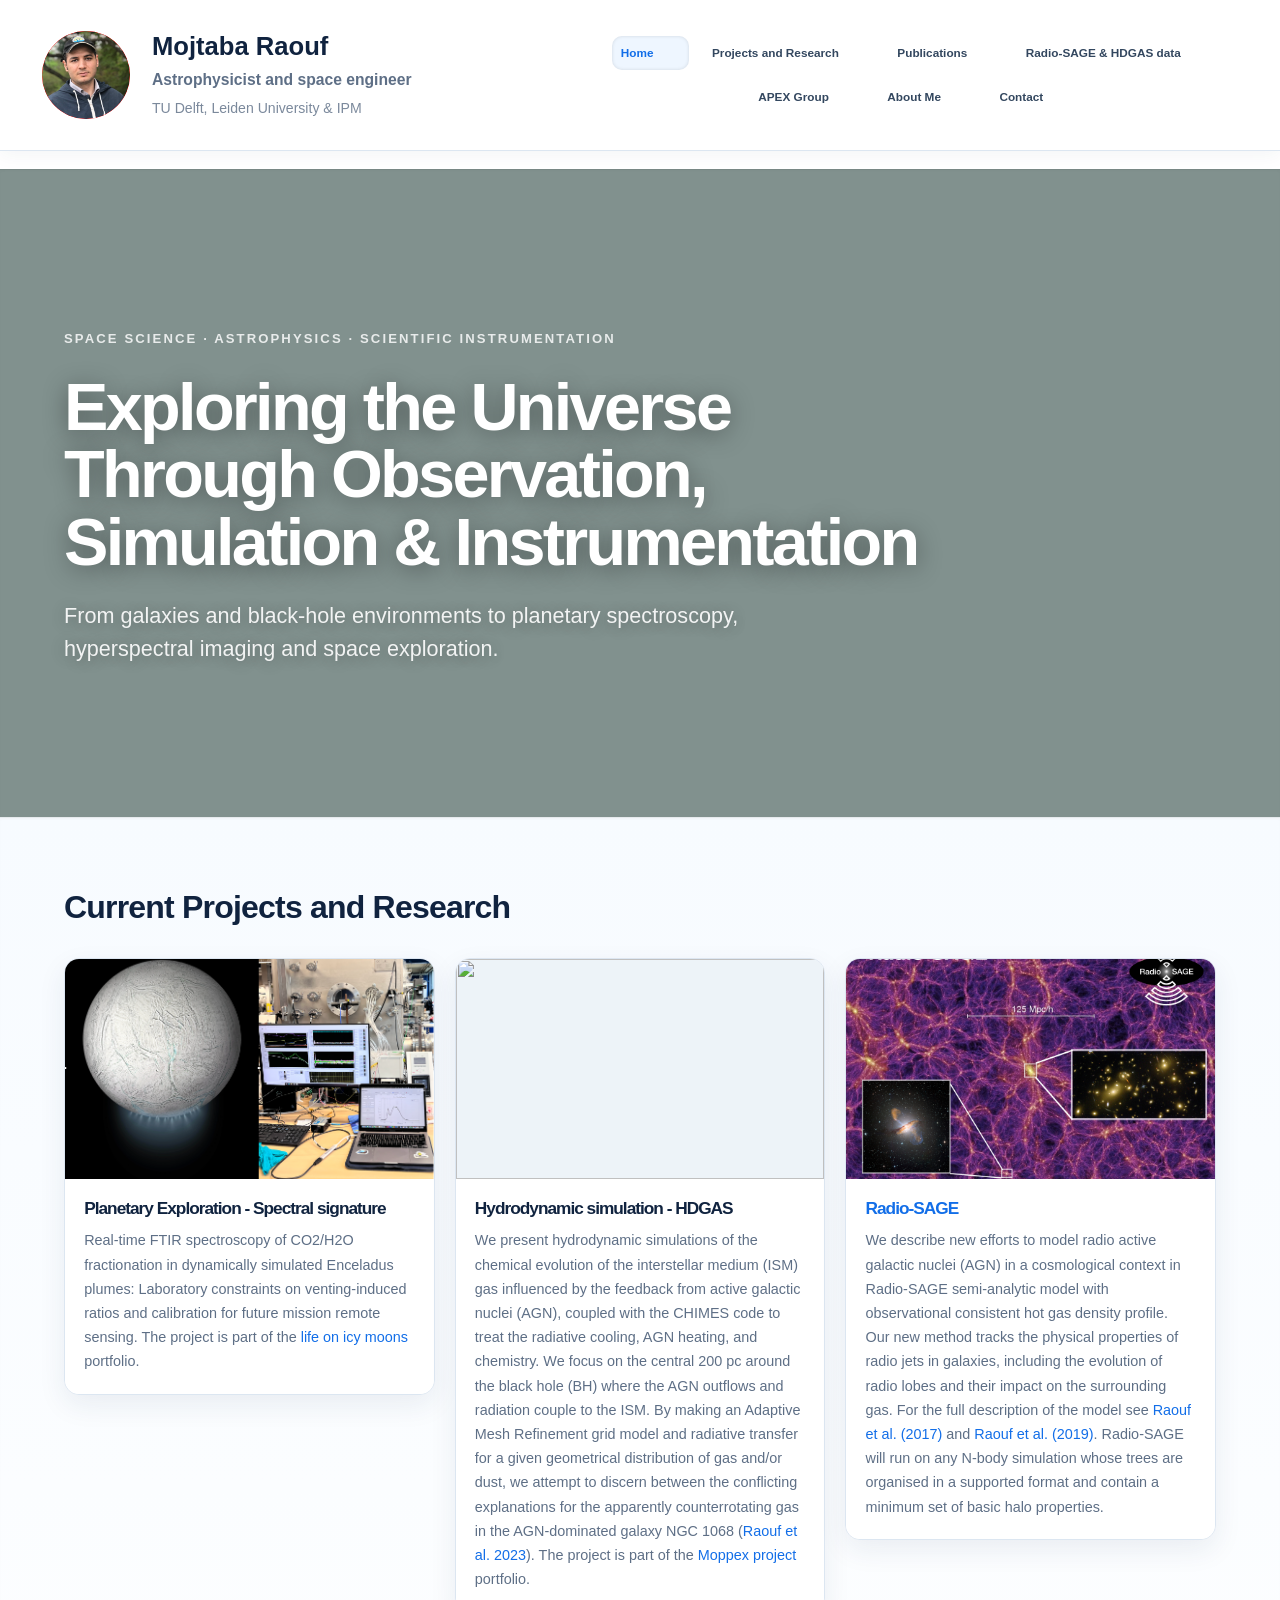
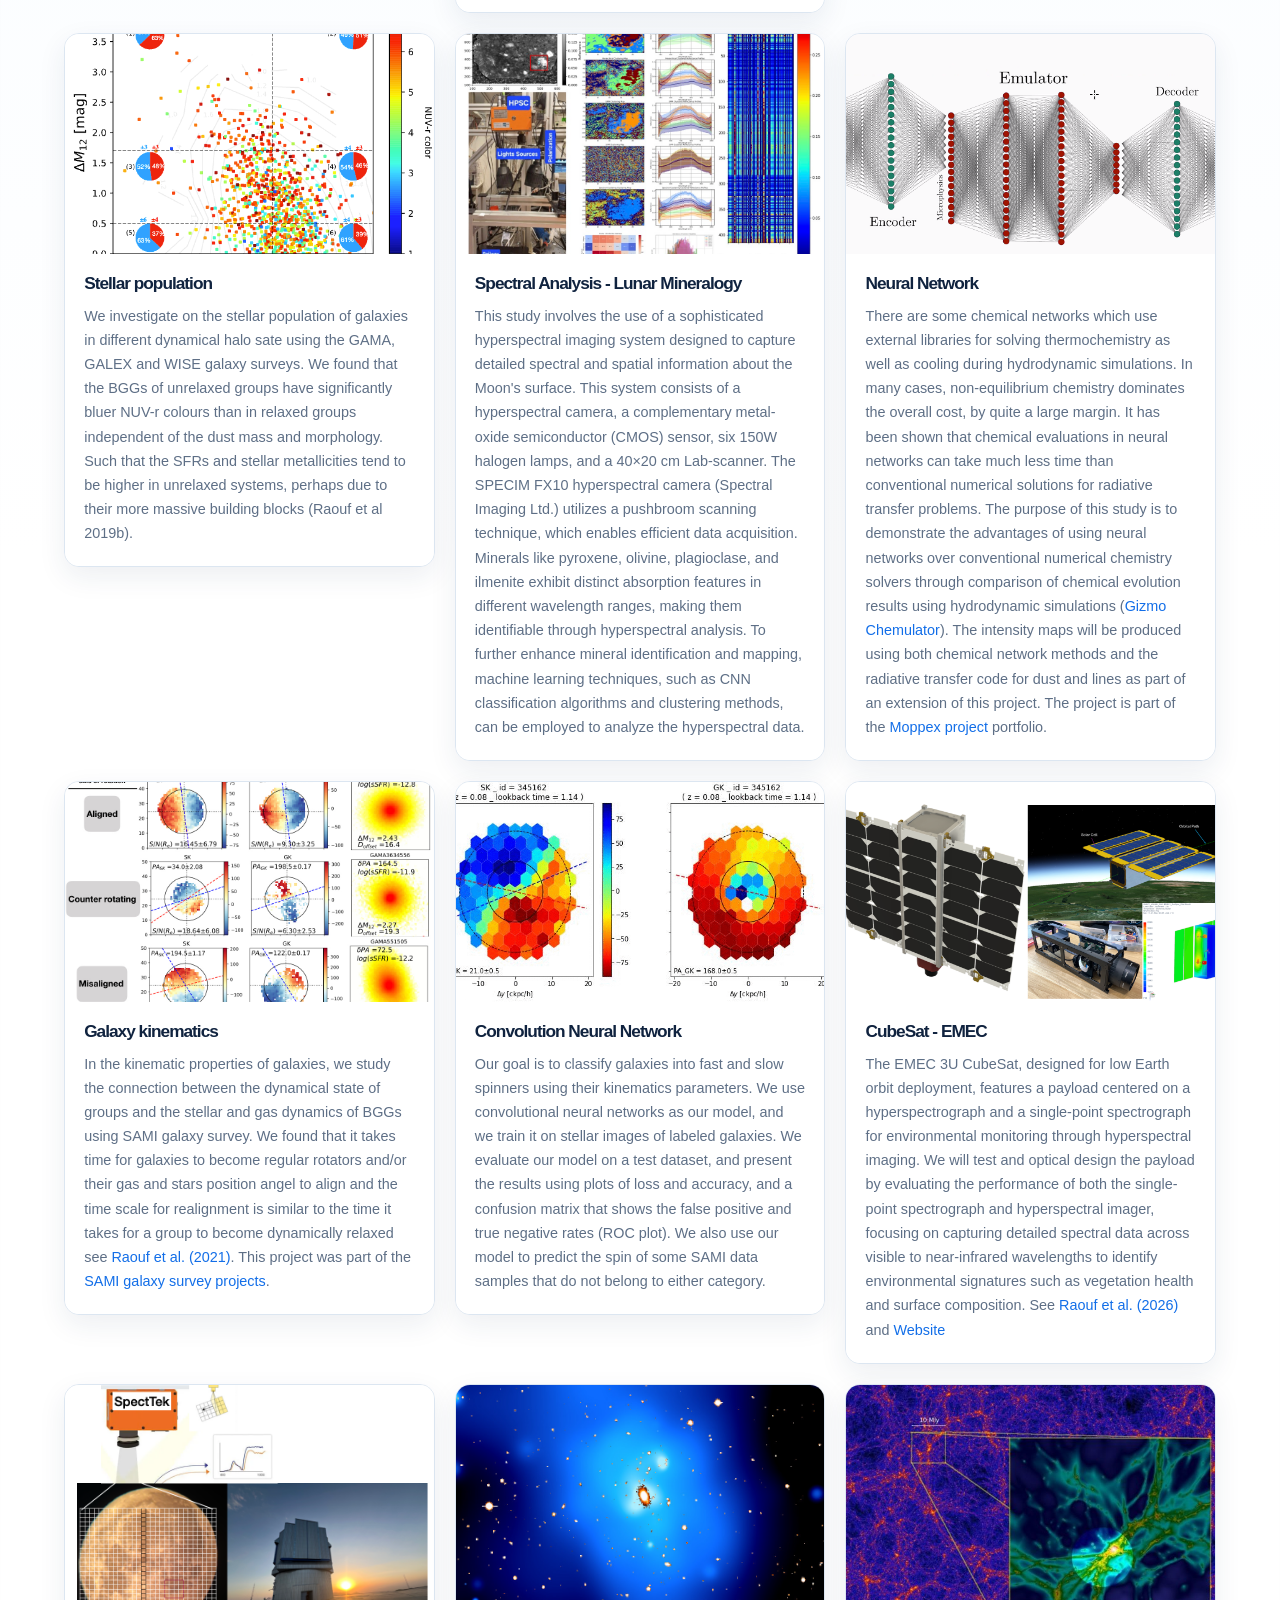
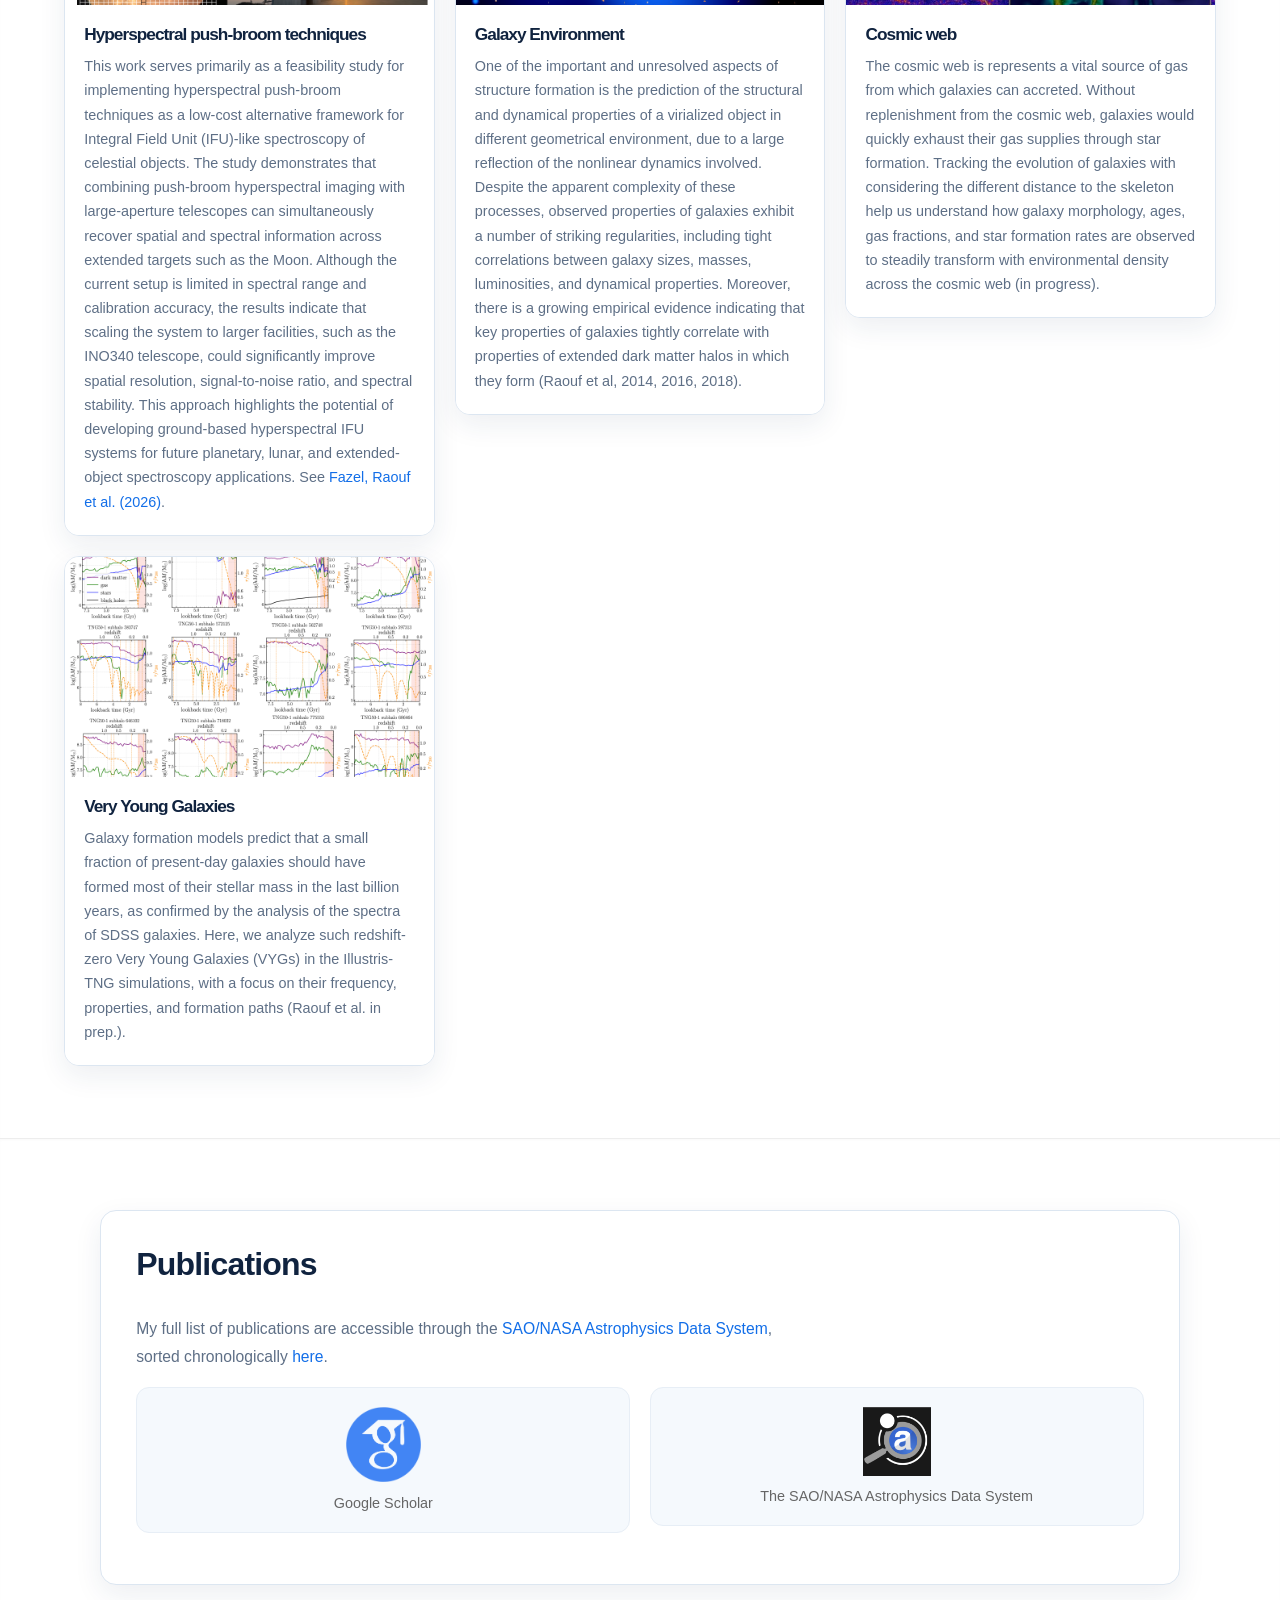
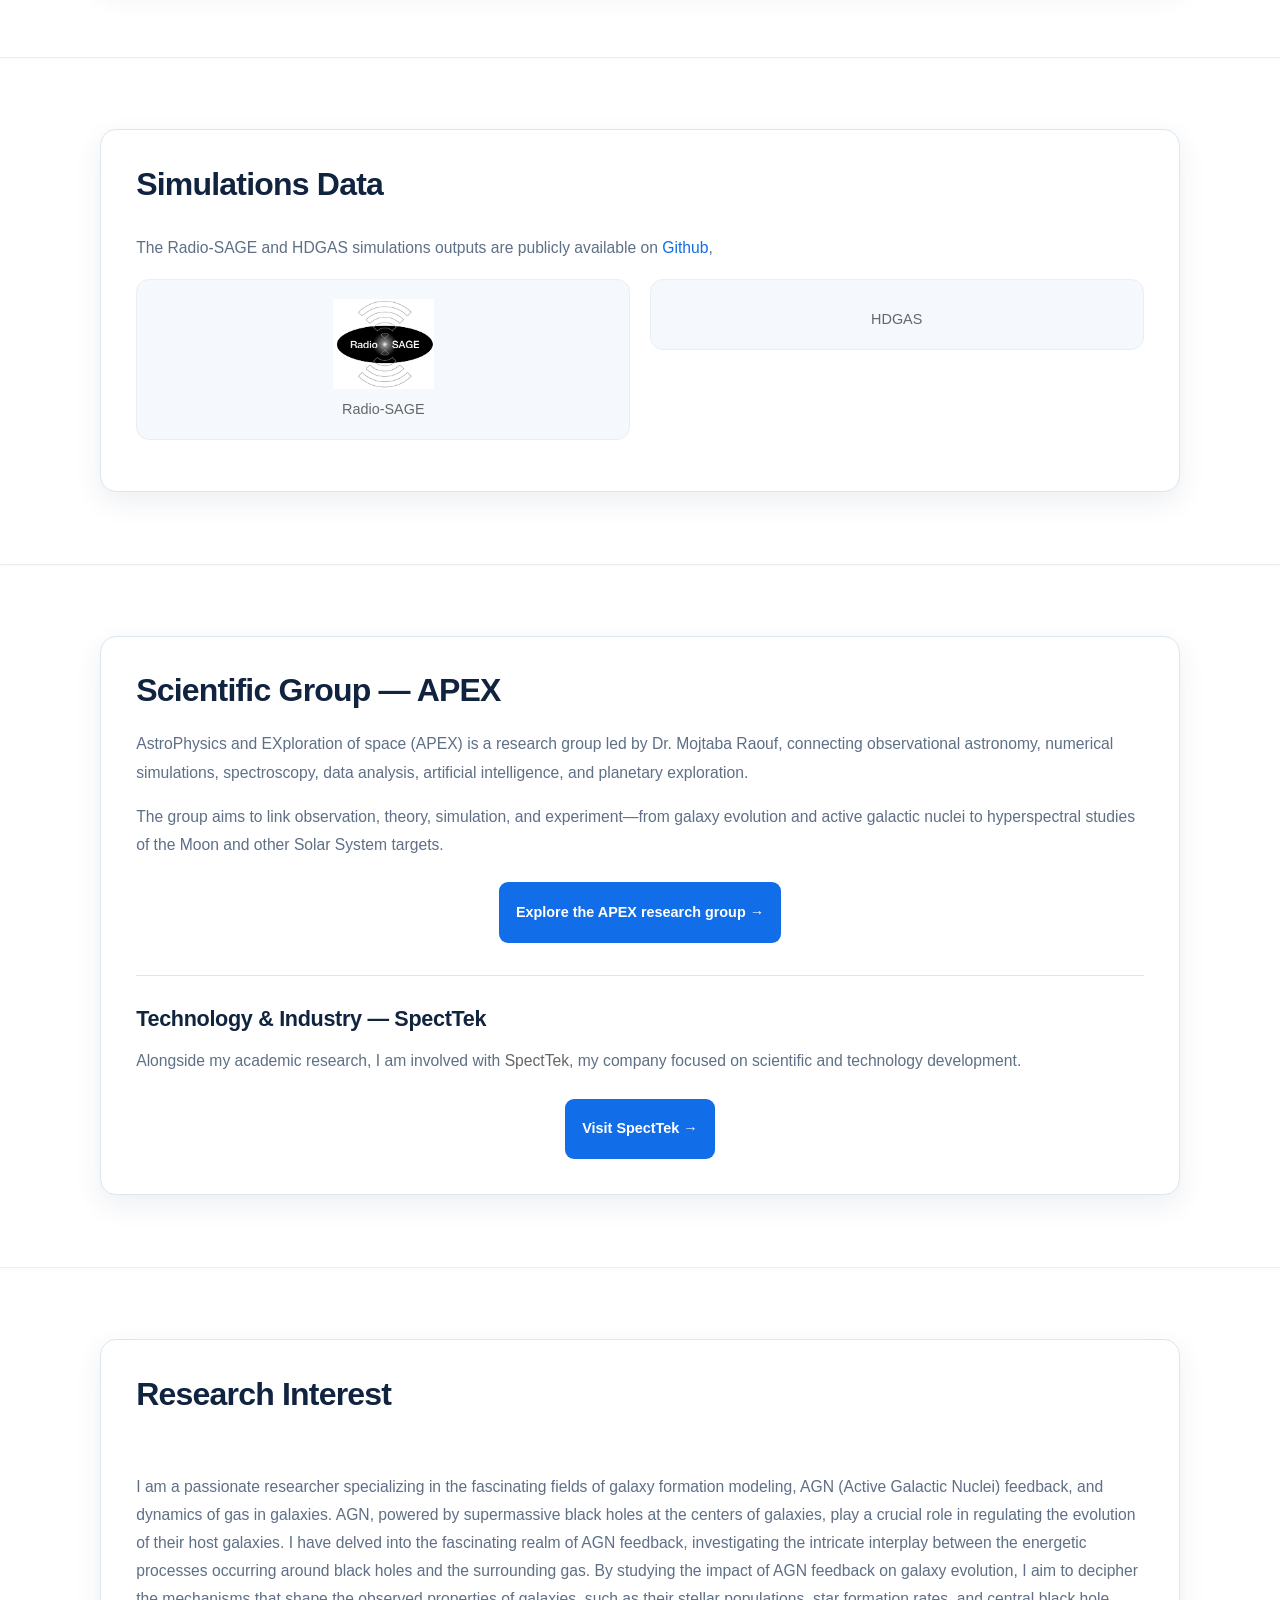
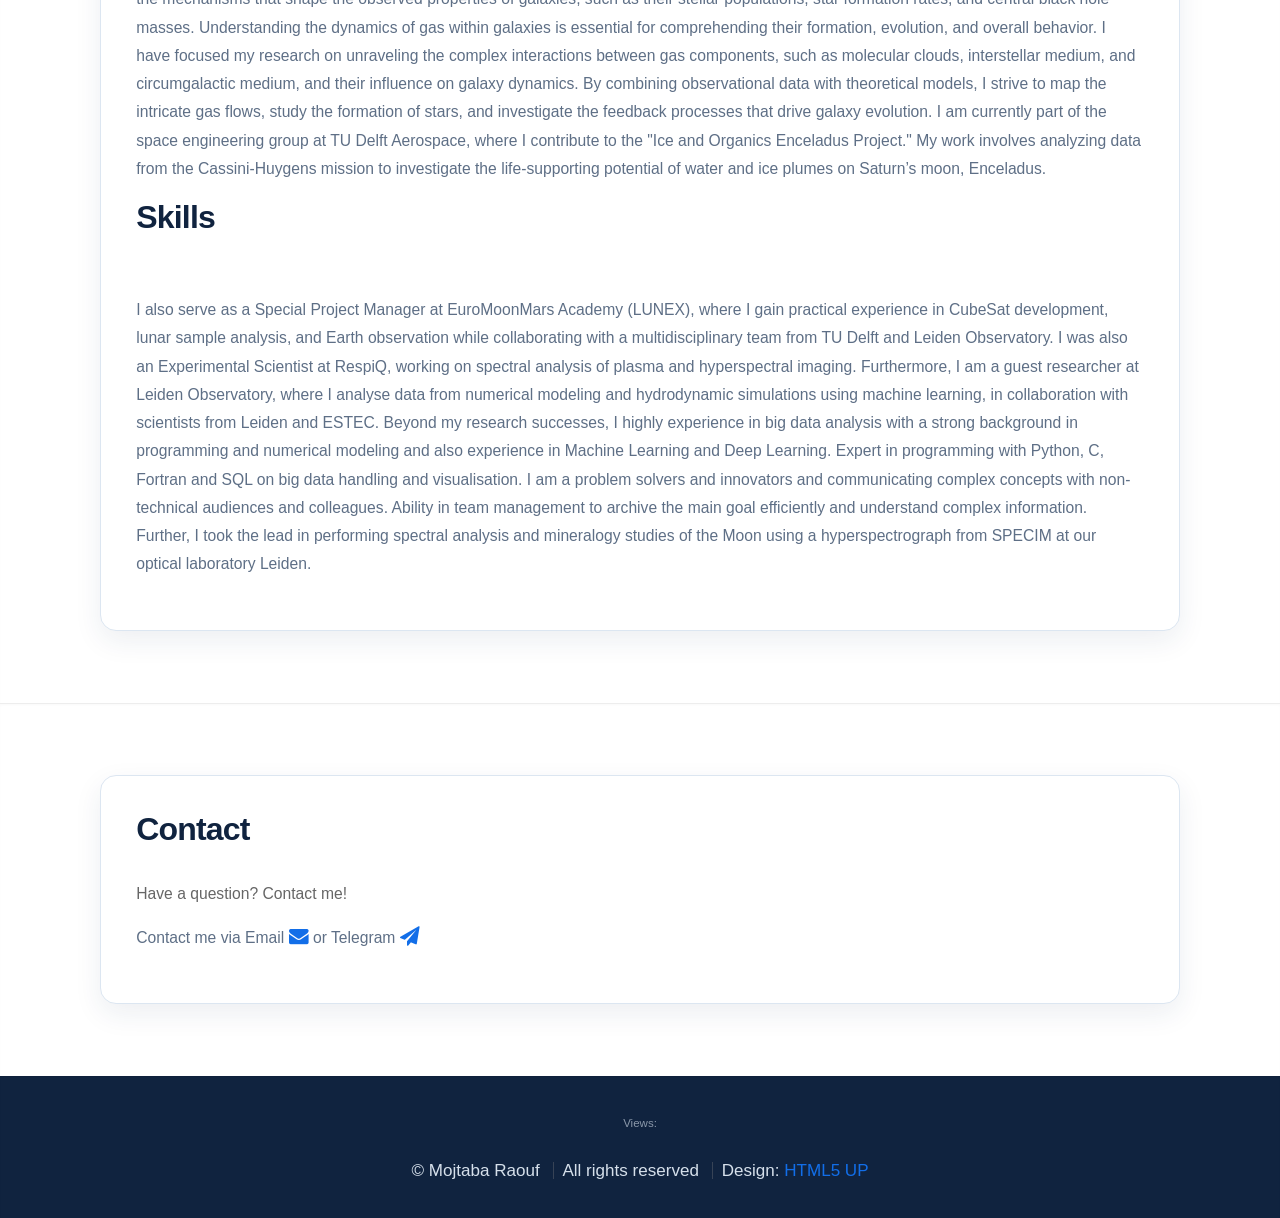
==== commit eec63a33: "update" ====
--- a/index.html
+++ b/index.html
@@ -163,6 +163,22 @@
 #research .row{display:grid!important;grid-template-columns:repeat(3,minmax(0,1fr))!important;gap:1.25rem!important;align-items:stretch!important;}
 #research .row>article.item{display:flex!important;flex-direction:column!important;height:100%!important;min-width:0!important;}
 #research article.item header{flex:1 1 auto!important;}
+
+
+.apex-subsection{
+  margin-top:2rem!important;
+  padding-top:1.7rem!important;
+  border-top:1px solid var(--line)!important;
+}
+.apex-subsection h3{
+  margin:0 0 .75rem!important;
+  color:var(--ink)!important;
+  font-size:1.35rem!important;
+  font-weight:800!important;
+  letter-spacing:-.015em!important;
+  text-align:left!important;
+  width:100%!important;
+}
 
 /* APEX, Research Interest and Contact use the same visual language as Simulation Data. */
 #Radio-SAGE,#apex-group,#about,#contact{background:#fff!important;}
@@ -662,7 +678,22 @@
 </div>
 </section>
 <!-- About Me -->
-<section class="three" id="apex-group"><div class="card apex-card"><header><h2>Scientific Group — APEX</h2></header><p>AstroPhysics and EXploration of space (APEX) is a research group led by Dr. Mojtaba Raouf, connecting observational astronomy, numerical simulations, spectroscopy, data analysis, artificial intelligence, and planetary exploration.</p><p>The group aims to link observation, theory, simulation, and experiment—from galaxy evolution and active galactic nuclei to hyperspectral studies of the Moon and other Solar System targets.</p><a class="apex-button" href="apex-group.html">Explore the APEX research group →</a></div></section><section class="three" id="about">
+<section class="three" id="apex-group">
+  <div class="card apex-card">
+    <header><h2>Scientific Group — APEX</h2></header>
+    <p>AstroPhysics and EXploration of space (APEX) is a research group led by Dr. Mojtaba Raouf, connecting observational astronomy, numerical simulations, spectroscopy, data analysis, artificial intelligence, and planetary exploration.</p>
+    <p>The group aims to link observation, theory, simulation, and experiment—from galaxy evolution and active galactic nuclei to hyperspectral studies of the Moon and other Solar System targets.</p>
+    <a class="apex-button" href="apex-group.html">Explore the APEX research group →</a>
+
+    <div class="apex-subsection">
+      <h3>Technology &amp; Industry — SpectTek</h3>
+      <p>Alongside my academic research, I am involved with <strong>SpectTek</strong>, my company focused on scientific and technology development.</p>
+      <a class="apex-button" href="https://specttek.github.io/" target="_blank" rel="noopener noreferrer">Visit SpectTek →</a>
+    </div>
+  </div>
+</section>
+
+<section class="three" id="about">
 <div class="card" style="color:black;font-size:17px;">
 <!-- <div style="color:black;font-size:11px;font-family:monospace;"> -->
 <header>
